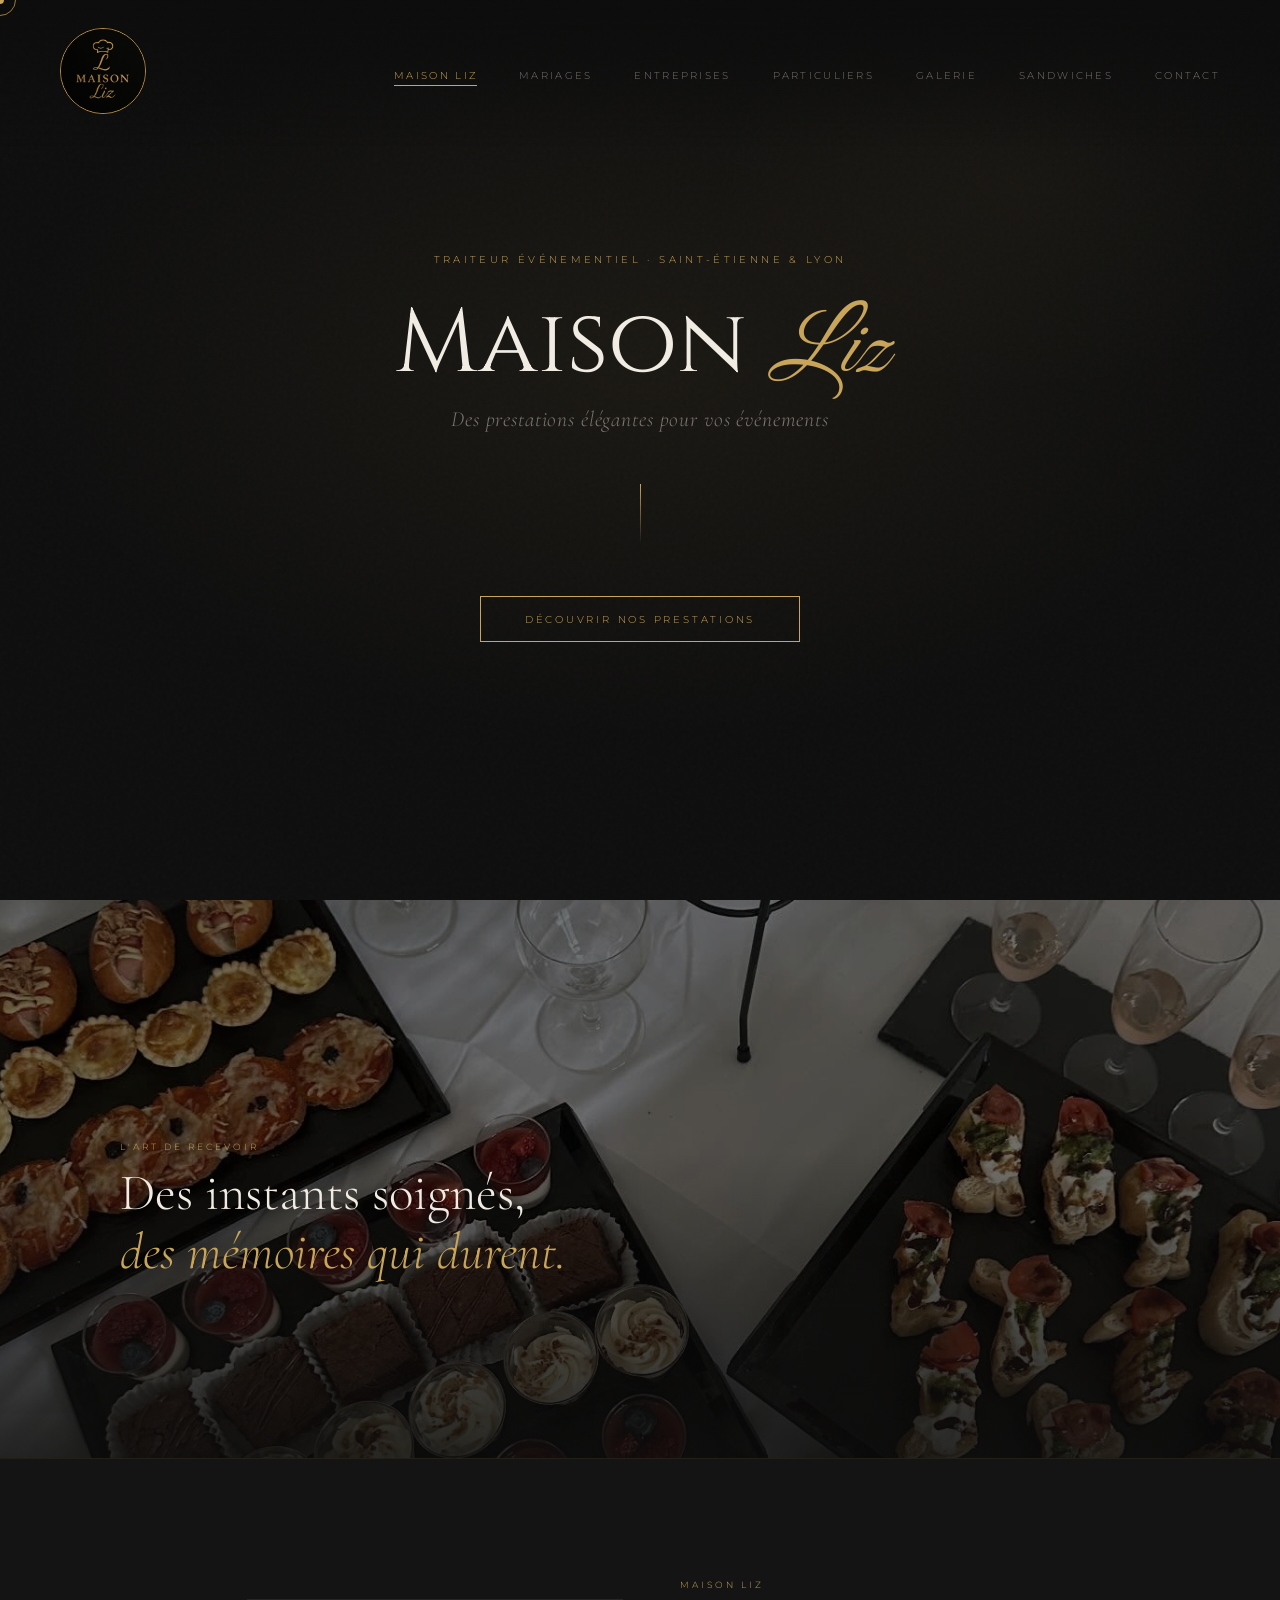
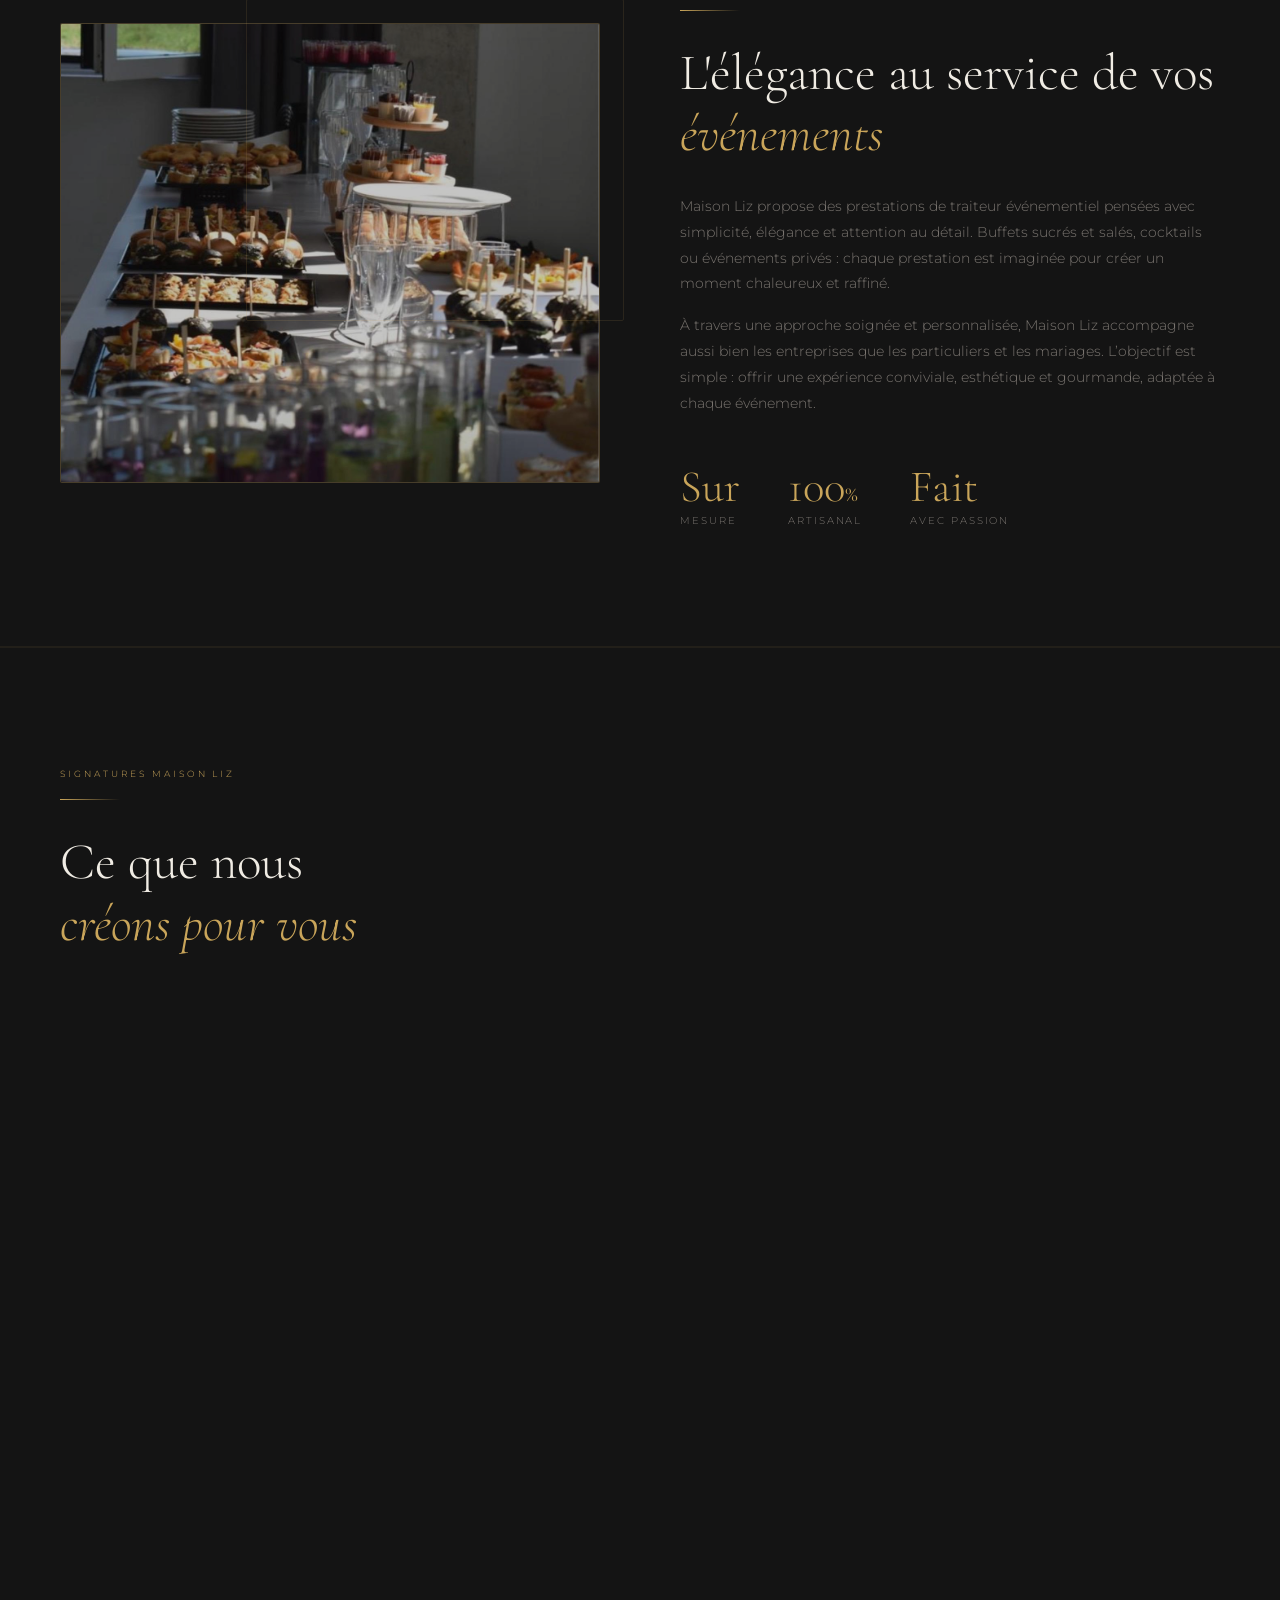
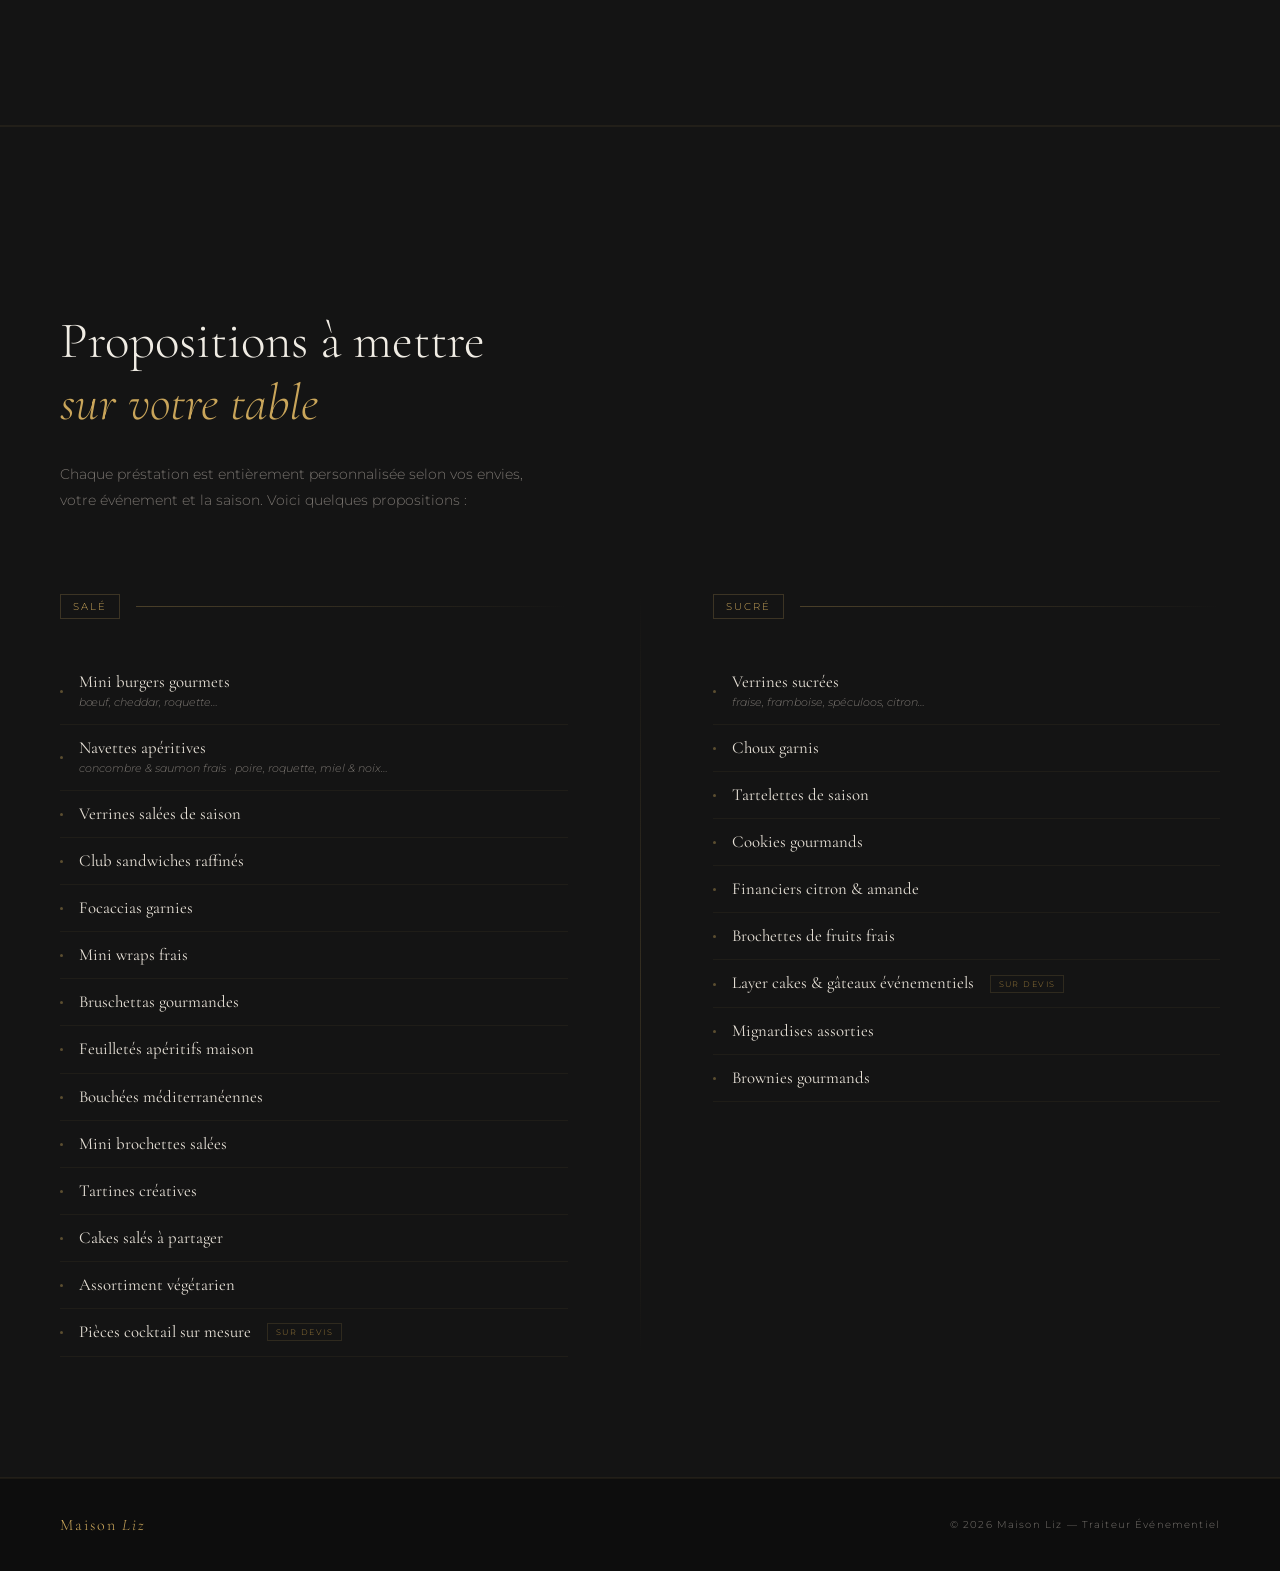
==== index.html @ 4d88ab16 "Add files via upload" ====
<!DOCTYPE html>
<html lang="fr">
<head>
  <meta charset="UTF-8" />
  <meta name="viewport" content="width=device-width, initial-scale=1.0" />
  <title>Maison Liz – Traiteur Événementiel</title>
  <link rel="preconnect" href="https://fonts.googleapis.com" />
  <link rel="preconnect" href="https://fonts.gstatic.com" crossorigin />
  <link href="https://fonts.googleapis.com/css2?family=Cormorant+Garamond:ital,wght@0,300;0,400;0,500;0,600;1,300;1,400&family=Montserrat:wght@200;300;400;500&display=swap" rel="stylesheet" />
  <link href="https://fonts.googleapis.com/css2?family=Cinzel:wght@400..900&family=Great+Vibes&display=swap" rel="stylesheet">
  <link rel="stylesheet" href="./styles.css">
  <link rel="icon" type="image/png" href="./assets/favicon.png">
  <meta name="description" content="Maison Liz, traiteur événementiel élégant spécialisé dans les buffets sucrés et salés pour mariages, entreprises et événements privés.">
  <meta property="og:image" content="./assets/img4.jpg">
</head>
<body>

  <div class="cursor" id="cursor"></div>
  <div class="cursor-ring" id="cursor-ring"></div>

  <!-- NAV -->
  <nav id="navbar">
    <a class="nav-logo" href="./index.html">
      <img src="./assets/logo.jpg" alt="Logo de Maison Liz">
    </a>
    <ul class="nav-links">
      <li><a class="active" href="./index.html">Maison Liz</a></li>
      <li><a href="./mariages.html">Mariages</a></li>
      <li><a href="./entreprises.html">Entreprises</a></li>
      <li><a href="./particuliers.html">Particuliers</a></li>
      <li><a href="./galerie.html">Galerie</a></li>
      <li><a href="./sandwich.html">Sandwiches</a></li>
      <li><a href="./contact.html">Contact</a></li>
    </ul>
    <button class="hamburger" id="hamburger" aria-label="Menu">
      <span></span><span></span><span></span>
    </button>
  </nav>

  <!-- MOBILE MENU -->
  <div class="mobile-menu" id="mobile-menu">
    <a class="active" onclick="closeMobile()" href="./index.html">Maison Liz</a>
    <a onclick="closeMobile()" href="./mariages.html">Mariages</a>
    <a onclick="closeMobile()" href="./entreprises.html">Entreprises</a>
    <a onclick="closeMobile()" href="./particuliers.html">Particuliers</a>
    <a onclick="closeMobile()" href="./galerie.html">Galerie</a>
    <a onclick="closeMobile()" href="./sandwich.html">Sandwiches</a>
    <a onclick="closeMobile()" href="./contact.html">Contact</a>

  </div>

  <!-- HERO -->
  <section id="hero">
    <div class="hero-bg"></div>
    <div class="hero-grain"></div>
    <div class="hero-line"></div>
    <div class="hero-line"></div>
    <div class="hero-content">
      <p class="hero-eyebrow">Traiteur Événementiel · Saint-Étienne & Lyon</p>
      <h1 class="hero-title">Maison <span>Liz</span></h1>
      <p class="hero-sub">Des prestations élégantes pour vos événements</p>
      <div class="hero-divider"></div>
      <a href="#signatures" class="btn-gold">Découvrir nos prestations</a>
    </div>
  </section>

  <!-- IMAGE STRIP -->
  <section id="image-strip">
    <div class="image-strip-photo"></div>
    <div class="image-strip-overlay"></div>
    <div class="image-strip-caption reveal">
      <span class="strip-eyebrow">L'art de recevoir</span>
      <p class="strip-title">Des instants soignés,<br><em>des mémoires qui durent.</em></p>
    </div>
  </section>

  <!-- ABOUT -->
  <section id="about">
    <div class="about-visual reveal">
      <div class="about-frame about-frame-1">
        <div class="about-logo-display"></div>
      </div>
      <div class="about-frame about-frame-2"></div>
    </div>
    <div class="about-text">
      <span class="section-label reveal">Maison Liz</span>
      <div class="gold-rule reveal reveal-delay-1"></div>
      <h2 class="section-title reveal reveal-delay-1">L'élégance au service de vos<br><em>événements</em></h2>
      <p class="section-body reveal reveal-delay-2">
        Maison Liz propose des prestations de traiteur événementiel pensées avec simplicité, élégance et attention au détail. Buffets sucrés et salés, cocktails ou événements privés : chaque prestation est imaginée pour créer un moment chaleureux et raffiné.
      </p>
      <p class="section-body reveal reveal-delay-2" style="margin-top:16px;">
        À travers une approche soignée et personnalisée, Maison Liz accompagne aussi bien les entreprises que les particuliers et les mariages. L’objectif est simple : offrir une expérience conviviale, esthétique et gourmande, adaptée à chaque événement.
      </p>
      <div class="about-stat">
        <div class="reveal reveal-delay-3">
          <span class="stat-num">Sur</span>
          <span class="stat-label">Mesure</span>
        </div>
        <div class="reveal reveal-delay-3">
          <span class="stat-num">100<span style="font-size:1.4rem">%</span></span>
          <span class="stat-label">Artisanal</span>
        </div>
        <div class="reveal reveal-delay-4">
          <span class="stat-num">Fait</span>
          <span class="stat-label">Avec passion</span>
        </div>
      </div>
    </div>
  </section>

  <!-- SIGNATURES MAISON LIZ -->
  <section id="signatures">
    <div class="signatures-header">
      <span class="section-label reveal">Signatures Maison Liz</span>
      <div class="gold-rule reveal reveal-delay-1"></div>
      <h2 class="section-title reveal reveal-delay-1">Ce que nous<br><em>créons pour vous</em></h2>
    </div>
    <div class="signatures-grid">

      <div class="sig-card reveal">
        <div class="sig-card-photo sig-photo-1"></div>
        <div class="sig-card-overlay"></div>
        <div class="sig-card-body">
          <span class="sig-card-num">01</span>
          <span class="sig-card-label">Cérémonie &amp; réception</span>
          <h3 class="sig-card-title">Mariages</h3>
          <p class="sig-card-desc">
            Votre jour le plus précieux mérite des saveurs à la hauteur de l'émotion. 
          Nous orchestrons chaque détail pour que votre table soit aussi belle que votre histoire.
          </p>
          <a href="./mariages.html" class="sig-card-link">Explorer</a>
        </div>
      </div>

      <div class="sig-card reveal reveal-delay-1">
        <div class="sig-card-photo sig-photo-2"></div>
        <div class="sig-card-overlay"></div>
        <div class="sig-card-body">
          <span class="sig-card-num">02</span>
          <span class="sig-card-label">Séminaires &amp; cocktails</span>
          <h3 class="sig-card-title">Entreprises</h3>
          <p class="sig-card-desc">
            Séminaires, lancements de produits, cocktails d'affaires, team buildings — 
          Maison Liz accompagne les entreprises qui veulent marquer les esprits. 
          Une restauration irréprochable au service de votre image de marque.</p>
          <a href="./entreprises.html" class="sig-card-link">Explorer</a>
        </div>
      </div>

      <div class="sig-card reveal reveal-delay-2">
        <div class="sig-card-photo sig-photo-3"></div>
        <div class="sig-card-overlay"></div>
        <div class="sig-card-body">
          <span class="sig-card-num">03</span>
          <span class="sig-card-label">Moments privés</span>
          <h3 class="sig-card-title">Particuliers</h3>
          <p class="sig-card-desc">
            Anniversaires, baptêmes, fêtes de famille, dîners privés — que l'événement 
          soit intime ou festif, nous créons pour vous un buffet personnalisé qui 
          reflète votre style et ravit vos convives.
          </p>
          <a href="./particuliers.html" class="sig-card-link">Explorer</a>
        </div>
      </div>

    </div>
  </section>

  <!-- CRÉATIONS MAISON LIZ -->
  <section id="creations">
    <div class="creations-header">
      <span class="section-label reveal">Créations Maison Liz</span>
      <div class="gold-rule reveal reveal-delay-1"></div>
      <h2 class="section-title reveal reveal-delay-1">
        Propositions à mettre<br><em>sur votre table</em>
      </h2>
      <p class="section-body reveal reveal-delay-2" style="max-width:480px; margin-top:16px;">
        Chaque préstation est entièrement personnalisée selon vos envies, votre événement et la saison. Voici quelques propositions :
      </p>
    </div>

    <div class="creations-cols">

      <!-- ── SALÉ ── -->
      <div class="creations-col reveal">
        <div class="creations-col-label">
          <span class="creations-col-icon">Salé</span>
          <div class="creations-col-label-rule"></div>
        </div>
        <ul class="creations-list">
          <li class="creations-item">
            <div class="creations-item-inner">
              <span class="creations-item-name">Mini burgers gourmets</span>
              <span class="creations-item-detail">bœuf, cheddar, roquette…</span>
            </div>
          </li>
          <li class="creations-item">
            <div class="creations-item-inner">
              <span class="creations-item-name">Navettes apéritives</span>
              <span class="creations-item-detail">concombre & saumon frais · poire, roquette, miel & noix…</span>
            </div>
          </li>
          <li class="creations-item">
            <div class="creations-item-inner">
              <span class="creations-item-name">Verrines salées de saison</span>
            </div>
          </li>
          <li class="creations-item">
            <div class="creations-item-inner">
              <span class="creations-item-name">Club sandwiches raffinés</span>
            </div>
          </li>
          <li class="creations-item">
            <div class="creations-item-inner">
              <span class="creations-item-name">Focaccias garnies</span>
            </div>
          </li>
          <li class="creations-item">
            <div class="creations-item-inner">
              <span class="creations-item-name">Mini wraps frais</span>
            </div>
          </li>
          <li class="creations-item">
            <div class="creations-item-inner">
              <span class="creations-item-name">Bruschettas gourmandes</span>
            </div>
          </li>
          <li class="creations-item">
            <div class="creations-item-inner">
              <span class="creations-item-name">Feuilletés apéritifs maison</span>
            </div>
          </li>
          <li class="creations-item">
            <div class="creations-item-inner">
              <span class="creations-item-name">Bouchées méditerranéennes</span>
            </div>
          </li>
          <li class="creations-item">
            <div class="creations-item-inner">
              <span class="creations-item-name">Mini brochettes salées</span>
            </div>
          </li>
          <li class="creations-item">
            <div class="creations-item-inner">
              <span class="creations-item-name">Tartines créatives</span>
            </div>
          </li>
          <li class="creations-item">
            <div class="creations-item-inner">
              <span class="creations-item-name">Cakes salés à partager</span>
            </div>
          </li>
          <li class="creations-item">
            <div class="creations-item-inner">
              <span class="creations-item-name">Assortiment végétarien</span>
            </div>
          </li>
          <li class="creations-item">
            <div class="creations-item-inner">
              <span class="creations-item-name">Pièces cocktail sur mesure</span>
            </div>
            <span class="creations-item-badge">Sur devis</span>
          </li>
        </ul>
      </div>

      <div class="creations-divider"></div>

      <!-- ── SUCRÉ ── -->
      <div class="creations-col reveal reveal-delay-1">
        <div class="creations-col-label">
          <span class="creations-col-icon">Sucré</span>
          <div class="creations-col-label-rule"></div>
        </div>
        <ul class="creations-list">
          <li class="creations-item">
            <div class="creations-item-inner">
              <span class="creations-item-name">Verrines sucrées</span>
              <span class="creations-item-detail">fraise, framboise, spéculoos, citron…</span>
            </div>
          </li>
          <li class="creations-item">
            <div class="creations-item-inner">
              <span class="creations-item-name">Choux garnis</span>
            </div>
          </li>
          <li class="creations-item">
            <div class="creations-item-inner">
              <span class="creations-item-name">Tartelettes de saison</span>
            </div>
          </li>
          <li class="creations-item">
            <div class="creations-item-inner">
              <span class="creations-item-name">Cookies gourmands</span>
            </div>
          </li>
          <li class="creations-item">
            <div class="creations-item-inner">
              <span class="creations-item-name">Financiers citron & amande</span>
            </div>
          </li>
          <li class="creations-item">
            <div class="creations-item-inner">
              <span class="creations-item-name">Brochettes de fruits frais</span>
            </div>
          </li>
          <li class="creations-item">
            <div class="creations-item-inner">
              <span class="creations-item-name">Layer cakes & gâteaux événementiels</span>
            </div>
            <span class="creations-item-badge">Sur devis</span>
          </li>
          <li class="creations-item">
            <div class="creations-item-inner">
              <span class="creations-item-name">Mignardises assorties</span>
            </div>
          </li>
          <li class="creations-item">
            <div class="creations-item-inner">
              <span class="creations-item-name">Brownies gourmands</span>
            </div>
          </li>
        </ul>
      </div>

    </div>
  </section>

  <!-- FOOTER -->
  <footer>
    <span class="footer-logo">Maison <em style="font-style:italic">Liz</em></span>
    <span class="footer-copy">© 2026 Maison Liz — Traiteur Événementiel</span>
  </footer>
  <script>
    const cursor = document.getElementById('cursor');
    const ring   = document.getElementById('cursor-ring');
    let mx = 0, my = 0, rx = 0, ry = 0;
    document.addEventListener('mousemove', e => { mx = e.clientX; my = e.clientY; });
    function animCursor() {
      cursor.style.left = mx + 'px'; cursor.style.top = my + 'px';
      rx += (mx - rx) * .12; ry += (my - ry) * .12;
      ring.style.left = rx + 'px'; ring.style.top = ry + 'px';
      requestAnimationFrame(animCursor);
    }
    animCursor();

    // Navbar scroll
    const navbar = document.getElementById('navbar');
    window.addEventListener('scroll', () => {
      navbar.classList.toggle('scrolled', window.scrollY > 60);
    });

    // Reveal on scroll
    const reveals = document.querySelectorAll('.reveal');
    const io = new IntersectionObserver((entries) => {
      entries.forEach(e => { if (e.isIntersecting) { e.target.classList.add('visible'); io.unobserve(e.target); } });
    }, { threshold: .12 });
    reveals.forEach(el => io.observe(el));

    // Mobile menu
    const hamburger = document.getElementById('hamburger');
    const mobileMenu = document.getElementById('mobile-menu');
    hamburger.addEventListener('click', () => mobileMenu.classList.toggle('open'));
    function closeMobile() { mobileMenu.classList.remove('open'); }
  </script>
</body>
</html>

<!-- Site Created By Roly Morvern (rmorvern@gmail.com) -->
---- styles.css ----
*, *::before, *::after { box-sizing: border-box; margin: 0; padding: 0; }

:root {
  --gold:       #c9a55a;
  --gold-light: #e8c97a;
  --gold-dim:   #9a7a3a;
  --dark:       #0d0d0d;
  --dark-2:     #141414;
  --dark-3:     #1a1a1a;
  --dark-4:     #222;
  --text:       #d4cfc8;
  --text-muted: #7a7570;
  --serif:      'Cormorant Garamond', Georgia, serif;
  --sans:       'Montserrat', sans-serif;
}

html { scroll-behavior: smooth; scroll-padding-top: calc(5.4rem + 28px) }

body {
  background: var(--dark);
  color: var(--text);
  font-family: var(--sans);
  font-weight: 300;
  overflow-x: hidden;
  cursor: none;
}

/* ─── CUSTOM CURSOR ─── */
.cursor {
  width: 8px; height: 8px;
  background: var(--gold);
  border-radius: 50%;
  position: fixed; top: 0; left: 0;
  pointer-events: none; z-index: 9999;
  transform: translate(-50%, -50%);
  transition: transform .15s ease, background .2s;
}
.cursor-ring {
  width: 32px; height: 32px;
  border: 1px solid var(--gold-dim);
  border-radius: 50%;
  position: fixed; top: 0; left: 0;
  pointer-events: none; z-index: 9998;
  transform: translate(-50%, -50%);
  transition: transform .4s ease, width .3s, height .3s, border-color .3s;
}
body:has(a:hover) .cursor-ring,
body:has(button:hover) .cursor-ring { width: 48px; height: 48px; border-color: var(--gold); }

/* ─── SCROLLBAR ─── */
::-webkit-scrollbar { width: 4px; }
::-webkit-scrollbar-track { background: var(--dark); }
::-webkit-scrollbar-thumb { background: var(--gold-dim); border-radius: 2px; }

/* ─── NAV ─── */
nav {
  position: fixed; top: 0; left: 0; right: 0;
  z-index: 100;
  padding: 28px 60px;
  display: flex; align-items: center; justify-content: space-between;
  background: linear-gradient(to bottom, rgba(13,13,13,.95) 0%, transparent 100%);
  transition: padding .4s, background .4s;
}
nav.scrolled {
  padding: 18px 60px;
  background: rgba(13,13,13,.97);
  border-bottom: 1px solid rgba(201,165,90,.12);
}
.nav-logo img {
  height: 5.4rem;
  border-radius: 50%;
  border: 1px solid #b88d46;
}
.nav-links { display: flex; gap: 42px; list-style: none; }
.nav-links a {
  font-size: .65rem;
  letter-spacing: .22em;
  text-transform: uppercase;
  color: var(--text-muted);
  text-decoration: none;
  transition: color .3s;
  position: relative;
}
.nav-links a::after {
  content: '';
  position: absolute; bottom: -4px; left: 0;
  width: 0; height: 1px;
  background: var(--gold);
  transition: width .3s ease;
}
.nav-links a:hover,
.mobile-menu a:hover,
.active { color: var(--gold) !important; }
.nav-links a:hover::after,
.active::after { width: 100% !important; }


/* ─── HERO ─── */
#hero {
  height: 100vh; min-height: 700px;
  display: flex; align-items: center; justify-content: center;
  position: relative; overflow: hidden;
  background: var(--dark);
}
.hero-bg {
  position: absolute; inset: 0;
  background:
    radial-gradient(ellipse 70% 60% at 50% 40%, rgba(201,165,90,.07) 0%, transparent 70%),
    radial-gradient(ellipse 40% 40% at 80% 20%, rgba(201,165,90,.04) 0%, transparent 60%);
}
.hero-grain {
  position: absolute; inset: 0;
  background-image: url("data:image/svg+xml,%3Csvg viewBox='0 0 256 256' xmlns='http://www.w3.org/2000/svg'%3E%3Cfilter id='n'%3E%3CfeTurbulence type='fractalNoise' baseFrequency='0.9' numOctaves='4' stitchTiles='stitch'/%3E%3C/filter%3E%3Crect width='100%25' height='100%25' filter='url(%23n)' opacity='0.04'/%3E%3C/svg%3E");
  opacity: .6;
  pointer-events: none;
}
.hero-line {
  position: absolute;
  background: linear-gradient(to right, transparent, var(--gold-dim), transparent);
  height: 1px; opacity: .25;
}
.hero-line:nth-child(1) { top: 22%; left: 5%; width: 25%; }
.hero-line:nth-child(2) { bottom: 28%; right: 5%; width: 20%; }
.hero-content {
  text-align: center; position: relative; z-index: 2;
  max-width: 800px; padding: 0 24px;
}
.hero-eyebrow {
  font-size: .6rem;
  letter-spacing: .35em;
  text-transform: uppercase;
  color: var(--gold);
  margin-bottom: 32px;
  opacity: 0;
  animation: fadeUp .9s .2s forwards;
}
.hero-title {
  font-family: "Cinzel", serif;
  font-size: clamp(3rem, 7vw, 6.5rem);
  font-weight: 300;
  line-height: 1.05;
  color: #f0ece4;
  margin-bottom: 8px;
  opacity: 0;
  animation: fadeUp 1s .4s forwards;
}
.hero-title span {
  color: var(--gold);
  font-style: italic;
  font-family: "Great Vibes", cursive;
}
.hero-sub {
  font-family: var(--serif);
  font-size: clamp(1rem, 2vw, 1.35rem);
  font-weight: 300;
  font-style: italic;
  color: var(--text-muted);
  margin-bottom: 52px;
  letter-spacing: .04em;
  opacity: 0;
  animation: fadeUp 1s .6s forwards;
}
.hero-divider {
  width: 1px; height: 60px;
  background: linear-gradient(to bottom, var(--gold), transparent);
  margin: 0 auto 52px;
  opacity: 0;
  animation: fadeIn 1s .8s forwards;
}

/* ─── BUTTONS ─── */
.btn-gold {
  display: inline-block;
  padding: 16px 44px;
  border: 1px solid var(--gold);
  color: var(--gold);
  font-family: var(--sans);
  font-size: .62rem;
  letter-spacing: .28em;
  text-transform: uppercase;
  text-decoration: none;
  background: transparent;
  cursor: none;
  position: relative;
  overflow: hidden;
  transition: color .4s;
  opacity: 0;
  animation: fadeUp 1s 1s forwards;
}
.btn-gold::before {
  content: '';
  position: absolute; inset: 0;
  background: var(--gold);
  transform: scaleX(0);
  transform-origin: left;
  transition: transform .4s ease;
  z-index: -1;
}
.btn-gold:hover { color: var(--dark); }
.btn-gold:hover::before { transform: scaleX(1); }

/* ─── SECTION BASE ─── */
section { padding: 120px 60px; }
.section-label {
  font-size: .58rem;
  letter-spacing: .32em;
  text-transform: uppercase;
  color: var(--gold);
  margin-bottom: 20px;
  display: block;
}
.section-title {
  font-family: var(--serif);
  font-size: clamp(2rem, 4vw, 3.2rem);
  font-weight: 300;
  color: #f0ece4;
  line-height: 1.2;
  margin-bottom: 28px;
}
.section-title em { color: var(--gold); font-style: italic; }
.section-body {
  font-size: .85rem;
  line-height: 1.9;
  color: var(--text-muted);
  max-width: 540px;
}
.gold-rule {
  width: 60px; height: 1px;
  background: linear-gradient(to right, var(--gold), transparent);
  margin-bottom: 32px;
}

/* ─── ABOUT ─── */
#about {
  display: grid; grid-template-columns: 1fr 1fr;
  gap: 80px; align-items: center;
  background: var(--dark-2);
  border-top: 1px solid rgba(201,165,90,.08);
  border-bottom: 1px solid rgba(201,165,90,.08);
}
.about-visual {
  position: relative;
  height: 460px;
}
.about-frame {
  position: absolute;
  border: 1px solid rgba(201,165,90,.25);
  border-radius: 2px;
}
.about-frame-1 {
  inset: 0;
  background: var(--dark-3);
  display: flex; align-items: center; justify-content: center;
  overflow: hidden;
}
.about-frame-2 {
  width: 70%; height: 70%;
  top: -24px; right: -24px;
  border-color: rgba(201,165,90,.12);
  pointer-events: none;
}
.about-logo-display {
  opacity: .75;
  filter: drop-shadow(0 0 40px rgba(201,165,90,.2));
  width: 100%; height: 100%;
  object-fit: cover;
  background: url("./assets/buffet.jpg") bottom 10% left / cover no-repeat;
}
.about-stat {
  margin-top: 48px;
  display: flex; gap: 48px;
}
.stat-num {
  font-family: var(--serif);
  font-size: 2.8rem;
  font-weight: 300;
  color: var(--gold);
  line-height: 1;
  display: block;
}
.stat-label {
  font-size: .6rem;
  letter-spacing: .2em;
  text-transform: uppercase;
  color: var(--text-muted);
  margin-top: 6px;
  display: block;
}

/* ─── IMAGE STRIP (homepage) ─── */
#image-strip {
  position: relative;
  height: 62vh; min-height: 420px;
  overflow: hidden;
  display: flex; align-items: flex-end;
}
.image-strip-photo {
  position: absolute; inset: 0;
  background: url('./assets/img4.jpg') center / cover no-repeat;
  transform: scale(1.05);
  filter: brightness(.55) saturate(.8);
  transition: transform 10s ease, filter .6s;
}
#image-strip:hover .image-strip-photo {
  transform: scale(1); filter: brightness(.65) saturate(.9);
}
.image-strip-overlay {
  position: absolute; inset: 0;
  background: linear-gradient(to top, rgba(13,13,13,.75) 0%, transparent 55%);
}
.image-strip-caption {
  position: relative; z-index: 2;
  padding: 56px 60px;
}
.image-strip-caption .strip-eyebrow {
  display: block;
  font-size: .58rem; letter-spacing: .32em; text-transform: uppercase;
  color: var(--gold); margin-bottom: 12px;
}
.image-strip-caption .strip-title {
  font-family: var(--serif);
  font-size: clamp(1.8rem, 4vw, 3.2rem);
  font-weight: 300; color: #f0ece4; line-height: 1.15;
}
.image-strip-caption .strip-title em { font-style: italic; color: var(--gold); }

/* ─── SIGNATURES ─── */
#signatures {
  background: var(--dark-2);
  border-top: 1px solid rgba(201,165,90,.08);
  border-bottom: 1px solid rgba(201,165,90,.08);
}
.signatures-header { margin-bottom: 72px; }
.signatures-grid {
  display: grid;
  grid-template-columns: repeat(3, 1fr);
  gap: 2px;
}
.sig-card {
  position: relative;
  aspect-ratio: 2 / 3;
  overflow: hidden;
  cursor: none;
}
.sig-card-photo {
  position: absolute; inset: 0;
  background-size: cover !important;
  background-position: center !important;
  filter: brightness(.5) saturate(.75);
  transform: scale(1.04);
  transition: transform .85s cubic-bezier(.25,.46,.45,.94), filter .6s;
}
.sig-card:hover .sig-card-photo {
  transform: scale(1); filter: brightness(.65) saturate(.9);
}
.sig-card-overlay {
  position: absolute; inset: 0;
  background: linear-gradient(to top, rgba(13,13,13,.82) 0%, rgba(13,13,13,.1) 55%, transparent 100%);
  transition: background .5s;
}
.sig-card:hover .sig-card-overlay {
  background: linear-gradient(to top, rgba(13,13,13,.88) 0%, rgba(13,13,13,.2) 55%, transparent 100%);
}
.sig-card-body {
  position: absolute; bottom: 0; left: 0; right: 0;
  padding: 36px 32px;
}
.sig-card-num {
  font-family: var(--serif);
  font-size: 4rem; font-weight: 300; line-height: 1;
  color: rgba(201,165,90,.12);
  display: block; margin-bottom: 2px;
  transition: color .4s;
}
.sig-card:hover .sig-card-num { color: rgba(201,165,90,.2); }
.sig-card-label {
  display: block; font-size: .55rem;
  letter-spacing: .3em; text-transform: uppercase;
  color: var(--gold); margin-bottom: 10px;
}
.sig-card-title {
  font-family: var(--serif);
  font-size: 1.65rem; font-weight: 400;
  color: #f0ece4; line-height: 1.15; margin-bottom: 14px;
}
.sig-card-desc {
  font-size: .75rem; font-weight: 300; line-height: 1.75;
  color: rgba(212,207,200,.5);
  max-height: 0; overflow: hidden;
  transition: max-height .55s ease, opacity .45s ease;
  opacity: 0;
}
.sig-card:hover .sig-card-desc { max-height: 90px; opacity: 1; }
.sig-card-link {
  display: inline-flex; align-items: center; gap: 8px;
  font-size: .58rem; letter-spacing: .2em; text-transform: uppercase;
  color: var(--gold); text-decoration: none;
  margin-top: 18px;
  opacity: 0; transform: translateY(6px);
  transition: opacity .4s .05s, transform .4s .05s, gap .3s;
}
.sig-card-link::after { content: '→'; }
.sig-card:hover .sig-card-link { opacity: 1; transform: translateY(0); }
.sig-card-link:hover { gap: 14px; }
.sig-photo-1 { background: url('./assets/mariages.jpg'); }
.sig-photo-2 { background: url('./assets/entreprises.jpg'); background-position: bottom !important; }
.sig-photo-3 { background: url('./assets/particuliers.jpg'); }

#creations {
  background: var(--dark-2);
  border-top: 1px solid rgba(201,165,90,.08);
  border-bottom: 1px solid rgba(201,165,90,.08);
}
.creations-header { margin-bottom: 80px; }

.creations-cols {
  display: grid;
  grid-template-columns: 1fr 1px 1fr;
  gap: 0 72px;
  align-items: start;
}
.creations-divider {
  background: linear-gradient(to bottom, transparent, rgba(201,165,90,.18), transparent);
  align-self: stretch;
}

.creations-col-label {
  display: flex; align-items: center; gap: 16px;
  margin-bottom: 40px;
}
.creations-col-label-text {
  font-family: 'Cormorant Garamond', serif;
  font-size: 1.5rem; font-weight: 300; color: #f0ece4;
  letter-spacing: .04em;
}
.creations-col-label-rule {
  flex: 1; height: 1px;
  background: linear-gradient(to right, rgba(201,165,90,.3), transparent);
}
.creations-col-icon {
  font-size: .65rem; letter-spacing: .2em; text-transform: uppercase;
  color: var(--gold); border: 1px solid rgba(201,165,90,.22);
  padding: 5px 12px; flex-shrink: 0;
}

.creations-list {
  list-style: none;
  display: flex; flex-direction: column;
}
.creations-item {
  display: flex; align-items: baseline; gap: 0;
  padding: 13px 0;
  border-bottom: 1px solid rgba(201,165,90,.06);
  transition: border-color .3s;
  position: relative;
}
.creations-item:hover { border-bottom-color: rgba(201,165,90,.15); }
.creations-item::before {
  content: '';
  flex-shrink: 0;
  width: 3px; height: 3px; border-radius: 50%;
  background: var(--gold); opacity: .4;
  margin-right: 16px; margin-top: 1px;
  transition: opacity .3s;
  align-self: center;
}
.creations-item:hover::before { opacity: 1; }
.creations-item-inner { display: flex; flex-direction: column; gap: 2px; }
.creations-item-name {
  font-family: 'Cormorant Garamond', serif;
  font-size: 1.05rem; font-weight: 400; color: #e8e2d8;
  transition: color .3s; line-height: 1.2;
}
.creations-item:hover .creations-item-name { color: var(--gold); }
.creations-item-detail {
  font-size: .7rem; font-weight: 300; line-height: 1.5;
  color: var(--text-muted); font-style: italic;
}
.creations-item-badge {
  margin-left: auto; flex-shrink: 0;
  font-size: .5rem; letter-spacing: .18em; text-transform: uppercase;
  color: var(--gold-dim); border: 1px solid rgba(201,165,90,.15);
  padding: 3px 8px; align-self: center; margin-left: 16px;
}

/* ─── PAGE HEADERS (sub-pages) ─── */
#page-header-mariages { padding: 160px 60px 80px; }
#page-header-entreprises {
  padding: 160px 60px 80px;
  border-bottom: 1px solid rgba(201,165,90,.07);
}
#page-header-part {
  padding: 160px 60px 80px;
  border-bottom: 1px solid rgba(201,165,90,.07);
}
.ph-body {
  margin-top: 20px;
  font-size: .85rem; font-weight: 300; line-height: 1.95;
  color: var(--text-muted); max-width: 520px;
}

/* ─── IMAGE STRIPS (entreprises & particuliers) ─── */
#image-strip-ent,
#image-strip-part {
  position: relative;
  height: 58vh; min-height: 380px;
  overflow: hidden; display: flex; align-items: flex-end;
}
.ent-strip-photo {
  position: absolute; inset: 0;
  background: url('./assets/img36.jpg') center / cover no-repeat;
  filter: brightness(.45) saturate(.75);
  transform: scale(1.05);
  transition: transform 10s ease, filter .6s;
}
#image-strip-ent:hover .ent-strip-photo {
  transform: scale(1); filter: brightness(.58) saturate(.85);
}
.ent-strip-overlay,
.part-strip-overlay {
  position: absolute; inset: 0;
  background: linear-gradient(to top, rgba(13,13,13,.8) 0%, transparent 55%);
}
.ent-strip-caption,
.part-strip-caption {
  position: relative; z-index: 2; padding: 52px 60px;
}
.ent-strip-eyebrow,
.part-strip-eyebrow {
  display: block; font-size: .58rem; letter-spacing: .32em;
  text-transform: uppercase; color: var(--gold); margin-bottom: 10px;
}
.ent-strip-title,
.part-strip-title {
  font-family: var(--serif);
  font-size: clamp(1.6rem, 3.5vw, 2.8rem); font-weight: 300;
  color: #f0ece4; line-height: 1.15;
}
.ent-strip-title em,
.part-strip-title em { font-style: italic; color: var(--gold); }

.part-strip-photo {
  position: absolute; inset: 0;
  background: url('./assets/img37.jpg') center / cover no-repeat;
  filter: brightness(.45) saturate(.8);
  transform: scale(1.05);
  transition: transform 10s ease, filter .6s;
}
#image-strip-part:hover .part-strip-photo {
  transform: scale(1); filter: brightness(.6) saturate(.9);
}

/* ─── PRESTATIONS CORPORATE (entreprises) ─── */
#prestations-ent {
  background: var(--dark-2);
  border-top: 1px solid rgba(201,165,90,.08);
  border-bottom: 1px solid rgba(201,165,90,.08);
}
.pe-header { margin-bottom: 80px; }
.pe-grid {
  display: grid;
  grid-template-columns: repeat(2, 1fr);
  gap: 2px;
}
.pe-card {
  background: var(--dark-3);
  padding: 52px 48px;
  position: relative; overflow: hidden;
  transition: background .4s;
}
.pe-card::after {
  content: '';
  position: absolute; bottom: 0; left: 0; right: 0; height: 1px;
  background: linear-gradient(to right, transparent, var(--gold), transparent);
  transform: scaleX(0); transform-origin: center;
  transition: transform .6s ease;
}
.pe-card:hover { background: var(--dark-4); }
.pe-card:hover::after { transform: scaleX(1); }
.pe-card-icon {
  font-size: .6rem; letter-spacing: .28em; text-transform: uppercase;
  color: var(--gold-dim); display: block; margin-bottom: 20px;
}
.pe-card-title {
  font-family: var(--serif);
  font-size: 1.55rem; font-weight: 400;
  color: #f0ece4; margin-bottom: 14px;
}
.pe-card-desc {
  font-size: .8rem; font-weight: 300; line-height: 1.9;
  color: var(--text-muted);
}
.pe-card-tag {
  display: inline-block; margin-top: 24px;
  font-size: .55rem; letter-spacing: .22em; text-transform: uppercase;
  color: var(--gold-dim); border: 1px solid rgba(201,165,90,.18);
  padding: 6px 16px;
}

/* ─── ENGAGEMENTS (entreprises) ─── */
#engagements-ent {
  display: grid; grid-template-columns: 1fr 1fr;
  min-height: 62vh; align-items: stretch;
}
.eng-image {
  position: relative; overflow: hidden;
}
.eng-image-photo {
  position: absolute; inset: 0;
  background: url('./assets/mains.jpg') left bottom / cover no-repeat;
  filter: brightness(.4) saturate(.7);
  transform: scale(1.05);
  transition: transform 9s ease;
}
#engagements-ent:hover .eng-image-photo { transform: scale(1); }
.eng-image-fade {
  position: absolute; inset: 0;
  background: linear-gradient(to right, transparent 55%, var(--dark) 100%);
}
.eng-text {
  padding: 100px 80px 100px 60px;
  display: flex; flex-direction: column; justify-content: center;
}
.eng-list {
  list-style: none; margin-top: 36px;
  display: flex; flex-direction: column;
}
.eng-item {
  display: flex; align-items: baseline; gap: 16px;
  padding: 24px 0;
  border-bottom: 1px solid rgba(201,165,90,.07);
}
.eng-item:last-child { border-bottom: none; }
.eng-bullet {
  flex-shrink: 0; width: 4px; height: 4px;
  border-radius: 50%; background: var(--gold); margin-top: 9px;
}
.eng-item strong {
  display: block; font-weight: 400;
  font-family: var(--serif);
  font-size: 1.1rem; color: #f0ece4; margin-bottom: 5px;
}
.eng-item span {
  font-size: .8rem; font-weight: 300; line-height: 1.8;
  color: var(--text-muted);
}

/* ─── CHIFFRES (entreprises) ─── */
#chiffres-ent {
  display: grid; grid-template-columns: repeat(4, 1fr);
  gap: 1px; background: rgba(201,165,90,.08);
  padding: 0;
}
.chiffre-block {
  background: var(--dark);
  padding: 64px 48px;
  display: flex; flex-direction: column;
  align-items: flex-start; gap: 8px;
  border-top: 1px solid rgba(201,165,90,.08);
  border-bottom: 1px solid rgba(201,165,90,.08);
  transition: background .4s;
}
.chiffre-block:hover { background: var(--dark-2); }
.chiffre-num {
  font-family: var(--serif);
  font-size: clamp(2.2rem, 4vw, 3.5rem); font-weight: 300;
  color: var(--gold); line-height: 1;
}
.chiffre-label {
  font-size: .62rem; letter-spacing: .2em; text-transform: uppercase;
  color: var(--text-muted); margin-top: 2px;
}

/* ─── IMAGE PLEINE LARGEUR (mariages) ─── */
#mariage-fullimg {
  position: relative; height: 55vh; min-height: 380px; overflow: hidden;
  display: flex; align-items: flex-end;
}
.mariage-fullimg-photo {
  position: absolute; inset: 0;
  background: url('./assets/mariages_2.jpg') center / cover no-repeat;
  filter: brightness(.5) saturate(.8);
  transform: scale(1.05);
  transition: transform 10s ease;
}
#mariage-fullimg:hover .mariage-fullimg-photo { transform: scale(1); }
.mariage-fullimg-overlay {
  position: absolute; inset: 0;
  background: linear-gradient(to top, rgba(13,13,13,.8) 0%, transparent 55%);
}
.mariage-fullimg-caption {
  position: relative; z-index: 2; padding: 52px 60px;
}
.mariage-fullimg-caption .cap-eyebrow {
  display: block; font-size: .58rem; letter-spacing: .32em;
  text-transform: uppercase; color: var(--gold); margin-bottom: 10px;
}
.mariage-fullimg-caption .cap-title {
  font-family: var(--serif);
  font-size: clamp(1.6rem, 3.5vw, 2.8rem); font-weight: 300;
  color: #f0ece4; line-height: 1.15;
}
.mariage-fullimg-caption .cap-title em { font-style: italic; color: var(--gold); }

/* ─── ACCOMPAGNEMENT (mariages) ─── */
#accompagnement {
  background: var(--dark-2);
  border-top: 1px solid rgba(201,165,90,.08);
  display: grid; grid-template-columns: 1fr 1fr;
  min-height: 70vh; align-items: stretch;
}
.acc-image {
  position: relative; overflow: hidden;
}
.acc-image-photo {
  position: absolute; inset: 0;
  background: url('./assets/accompagnement.jpg') center / cover no-repeat;
  filter: brightness(.45) saturate(.75);
  transform: scale(1.05);
  transition: transform 8s ease;
}
#accompagnement:hover .acc-image-photo { transform: scale(1); }
.acc-image-fade {
  position: absolute; inset: 0;
  background: linear-gradient(to right, transparent 60%, var(--dark-2) 100%);
}
.acc-text {
  padding: 100px 80px 100px 60px;
  display: flex; flex-direction: column; justify-content: center;
}
.acc-list {
  list-style: none; margin-top: 36px;
  display: flex; flex-direction: column; gap: 22px;
}
.acc-list li {
  display: flex; align-items: baseline; gap: 16px;
  font-size: .82rem; font-weight: 300; line-height: 1.75;
  color: var(--text-muted);
  padding-bottom: 22px;
  border-bottom: 1px solid rgba(201,165,90,.07);
}
.acc-list li:last-child { border-bottom: none; padding-bottom: 0; }
.acc-list-bullet {
  flex-shrink: 0;
  width: 4px; height: 4px; border-radius: 50%;
  background: var(--gold); margin-top: 8px;
}
.acc-list strong {
  display: block; font-weight: 400;
  font-family: var(--serif);
  font-size: 1.1rem; color: #f0ece4; margin-bottom: 4px;
}

/* ─── CITATIONS ─── */
#citation-mariage {
  padding: 110px 60px;
  text-align: center;
  position: relative; overflow: hidden;
}
#citation-mariage::before {
  content: '❧';
  position: absolute; top: -10%; left: 50%;
  transform: translateX(-50%);
  font-size: 28vw; color: rgba(201,165,90,.025);
  pointer-events: none; user-select: none; line-height: 1;
}
.citation-inner { max-width: 720px; margin: 0 auto; position: relative; }
.citation-mark {
  font-family: var(--serif);
  font-size: 6rem; line-height: .4;
  color: rgba(201,165,90,.18); display: block; margin-bottom: 20px;
}
.citation-text {
  font-family: var(--serif);
  font-size: clamp(1.4rem, 3vw, 2.1rem);
  font-weight: 300; font-style: italic;
  color: #f0ece4; line-height: 1.55;
}
.citation-text em { color: var(--gold); font-style: normal; }
.citation-author {
  display: block; margin-top: 28px;
  font-size: .6rem; letter-spacing: .28em; text-transform: uppercase;
  color: var(--text-muted);
}
.citation-rule {
  width: 32px; height: 1px;
  background: linear-gradient(to right, transparent, var(--gold), transparent);
  margin: 20px auto 0;
}

#citation-part {
  text-align: center; position: relative; overflow: hidden;
}
#citation-part::before {
  content: '❧';
  position: absolute; top: -8%; left: 50%;
  transform: translateX(-50%);
  font-size: 26vw; color: rgba(201,165,90,.025);
  pointer-events: none; user-select: none; line-height: 1;
}
.cit-inner { max-width: 680px; margin: 0 auto; position: relative; }
.cit-mark {
  font-family: var(--serif);
  font-size: 5.5rem; line-height: .35;
  color: rgba(201,165,90,.15); display: block; margin-bottom: 18px;
}
.cit-text {
  font-family: var(--serif);
  font-size: clamp(1.35rem, 2.8vw, 2rem);
  font-weight: 300; font-style: italic;
  color: #f0ece4; line-height: 1.6;
}
.cit-text em { color: var(--gold); font-style: normal; }
.cit-rule {
  width: 32px; height: 1px;
  background: linear-gradient(to right, transparent, var(--gold), transparent);
  margin: 24px auto 0;
}

/* ─── CLIENTS CIBLES (particuliers) ─── */
#clients-cibles {
  background: var(--dark-2);
  border-top: 1px solid rgba(201,165,90,.08);
  border-bottom: 1px solid rgba(201,165,90,.08);
}
.cc-header { margin-bottom: 72px; }
.cc-intro {
  font-size: .85rem; font-weight: 300; line-height: 1.9;
  color: var(--text-muted); max-width: 540px;
  margin-top: 8px;
}
.cc-grid {
  display: grid;
  grid-template-columns: repeat(3, 1fr);
  gap: 2px;
}
.cc-card {
  background: var(--dark-3);
  padding: 48px 44px;
  position: relative; overflow: hidden;
  transition: background .4s;
}
.cc-card::after {
  content: '';
  position: absolute; bottom: 0; left: 0; right: 0; height: 1px;
  background: linear-gradient(to right, transparent, var(--gold), transparent);
  transform: scaleX(0); transform-origin: center;
  transition: transform .6s ease;
}
.cc-card:hover { background: var(--dark-4); }
.cc-card:hover::after { transform: scaleX(1); }
.cc-card-icon {
  font-size: .55rem; letter-spacing: .32em;
  color: var(--gold-dim); display: block; margin-bottom: 18px;
}
.cc-card-title {
  font-family: var(--serif);
  font-size: 1.45rem; font-weight: 400;
  color: #f0ece4; display: block; margin-bottom: 12px;
  transition: color .3s;
}
.cc-card:hover .cc-card-title { color: var(--gold); }
.cc-card-desc {
  font-size: .8rem; font-weight: 300; line-height: 1.9;
  color: var(--text-muted);
}

/* ─── IMAGE PLEINE LARGEUR (particuliers) ─── */
#part-fullimg {
  position: relative; height: 52vh; min-height: 360px;
  overflow: hidden; display: flex; align-items: flex-end;
}
.part-fullimg-photo {
  position: absolute; inset: 0;
  background: url('./assets/img7.jpg') center / cover no-repeat;
  filter: brightness(.45) saturate(.75);
  transform: scale(1.05);
  transition: transform 10s ease;
}
#part-fullimg:hover .part-fullimg-photo { transform: scale(1); }
.part-fullimg-overlay {
  position: absolute; inset: 0;
  background: linear-gradient(to top, rgba(13,13,13,.78) 0%, transparent 52%);
}
.part-fullimg-caption {
  position: relative; z-index: 2; padding: 52px 60px;
}
.part-fullimg-eyebrow {
  display: block; font-size: .58rem; letter-spacing: .32em;
  text-transform: uppercase; color: var(--gold); margin-bottom: 10px;
}
.part-fullimg-title {
  font-family: var(--serif);
  font-size: clamp(1.6rem, 3.5vw, 2.8rem); font-weight: 300;
  color: #f0ece4; line-height: 1.15;
}
.part-fullimg-title em { font-style: italic; color: var(--gold); }

/* ─── COMMENT ÇA MARCHE (particuliers) ─── */
#comment-ca-marche {
  background: var(--dark-2);
  border-top: 1px solid rgba(201,165,90,.08);
  border-bottom: 1px solid rgba(201,165,90,.08);
  display: grid; grid-template-columns: 1fr 1fr;
  min-height: 60vh; align-items: stretch;
}
.ccm-text {
  padding: 100px 80px 100px 60px;
  display: flex; flex-direction: column; justify-content: center;
}
.ccm-steps {
  margin-top: 40px;
  display: flex; flex-direction: column;
}
.ccm-step {
  display: flex; gap: 24px; align-items: baseline;
  padding: 24px 0;
  border-bottom: 1px solid rgba(201,165,90,.07);
}
.ccm-step:last-child { border-bottom: none; }
.ccm-step-num {
  font-family: var(--serif);
  font-size: 1.8rem; font-weight: 300; line-height: 1;
  color: rgba(201,165,90,.3); flex-shrink: 0; width: 28px;
}
.ccm-step-title {
  font-family: var(--serif);
  font-size: 1.1rem; font-weight: 400;
  color: #f0ece4; margin-bottom: 5px;
  display: block;
}
.ccm-step-text {
  font-size: .8rem; font-weight: 300; line-height: 1.8;
  color: var(--text-muted);
}
.ccm-image {
  position: relative; overflow: hidden;
  background: var(--dark-3);
}
.ccm-image-photo {
  position: absolute; inset: 0;
  background: url('./assets/img3.jpg') center / cover no-repeat;
  filter: brightness(.4) saturate(.7);
  transform: scale(1.05);
  transition: transform 9s ease;
}
#comment-ca-marche:hover .ccm-image-photo { transform: scale(1); }
.ccm-image-fade {
  position: absolute; inset: 0;
  background: linear-gradient(to left, transparent 55%, var(--dark-2) 100%);
}

/* ─── CTA CONTACT (mariages, entreprises, particuliers) ─── */
#cta-mariage,
#cta-ent,
#cta-part {
  text-align: center;
  background: var(--dark-2);
  border-top: 1px solid rgba(201,165,90,.08);
}

.cta-m-inner { max-width: 560px; margin: 0 auto; }
.cta-m-label {
  display: block; font-size: .58rem; letter-spacing: .32em;
  text-transform: uppercase; color: var(--gold); margin-bottom: 20px;
}
.cta-m-title {
  font-family: var(--serif);
  font-size: clamp(2rem, 4vw, 3rem); font-weight: 300;
  color: #f0ece4; line-height: 1.2; margin-bottom: 20px;
}
.cta-m-title em { font-style: italic; color: var(--gold); }
.cta-m-body {
  font-size: .82rem; font-weight: 300; line-height: 1.9;
  color: var(--text-muted); margin-bottom: 52px;
}
.cta-m-actions {
  display: flex; justify-content: center; align-items: center;
  gap: 32px; flex-wrap: wrap;
}
.cta-m-divider {
  width: 1px; height: 24px; background: rgba(201,165,90,.2);
}
.cta-m-contact-item { text-align: center; }
.cta-m-contact-label {
  display: block; font-size: .52rem; letter-spacing: .28em;
  text-transform: uppercase; color: var(--gold-dim); margin-bottom: 8px;
}
.cta-m-contact-value {
  font-family: var(--serif);
  font-size: 1rem; color: var(--text);
  text-decoration: none; transition: color .3s;
}
.cta-m-contact-value:hover { color: var(--gold); }

.cta-e-inner { max-width: 580px; margin: 0 auto; }
.cta-e-title {
  font-family: var(--serif);
  font-size: clamp(2rem, 4vw, 3rem); font-weight: 300;
  color: #f0ece4; line-height: 1.2; margin-bottom: 20px;
}
.cta-e-title em { font-style: italic; color: var(--gold); }
.cta-e-body {
  font-size: .82rem; font-weight: 300; line-height: 1.9;
  color: var(--text-muted); margin-bottom: 52px;
}
.cta-e-actions {
  display: flex; justify-content: center; align-items: center;
  gap: 32px; flex-wrap: wrap;
}
.cta-e-sep { width: 1px; height: 24px; background: rgba(201,165,90,.2); }
.cta-e-contact { text-align: center; }
.cta-e-contact-label {
  display: block; font-size: .52rem; letter-spacing: .28em;
  text-transform: uppercase; color: var(--gold-dim); margin-bottom: 8px;
}
.cta-e-contact-value {
  font-family: var(--serif);
  font-size: 1rem; color: var(--text);
  text-decoration: none; transition: color .3s;
}
.cta-e-contact-value:hover { color: var(--gold); }

.cta-p-inner { max-width: 560px; margin: 0 auto; }
.cta-p-title {
  font-family: var(--serif);
  font-size: clamp(2rem, 4vw, 3rem); font-weight: 300;
  color: #f0ece4; line-height: 1.2; margin-bottom: 20px;
}
.cta-p-title em { font-style: italic; color: var(--gold); }
.cta-p-body {
  font-size: .82rem; font-weight: 300; line-height: 1.9;
  color: var(--text-muted); margin-bottom: 52px;
}
.cta-p-actions {
  display: flex; justify-content: center; align-items: center;
  gap: 32px; flex-wrap: wrap;
}
.cta-p-sep { width: 1px; height: 24px; background: rgba(201,165,90,.2); }
.cta-p-contact { text-align: center; }
.cta-p-contact-label {
  display: block; font-size: .52rem; letter-spacing: .28em;
  text-transform: uppercase; color: var(--gold-dim); margin-bottom: 8px;
}
.cta-p-contact-value {
  font-family: var(--serif);
  font-size: 1rem; color: var(--text);
  text-decoration: none; transition: color .3s;
}
.cta-p-contact-value:hover { color: var(--gold); }

/* ─── GALERIE ─── */
#galerie { background: var(--dark-2); }
.galerie-header { margin-bottom: 60px; }
.galerie-grid {
  display: grid;
  grid-template-columns: repeat(4, 1fr);
  grid-template-rows: 240px 240px;
  gap: 3px;
}
#galerie-item-1 { background: url("./assets/img4.jpg"); }
#galerie-item-2 { background: url("./assets/img2.jpg"); background-position: bottom !important; }
#galerie-item-3 { background: url("./assets/img3.jpg"); }
#galerie-item-4 { background: url("./assets/img5.jpg"); }
#galerie-item-5 { background: url("./assets/img6.jpg"); background-position: top 35% center !important; }
#galerie-item-6 { background: url("./assets/img7.jpg"); }
.galerie-item {
  position: relative; overflow: hidden;
  background: var(--dark-3);
  background-position: center !important;
  background-size: cover !important;
  cursor: none;
}
.galerie-item:nth-child(1) { grid-column: span 2; grid-row: span 2; }
.galerie-item:nth-child(4) { grid-column: span 2; }
.galerie-overlay {
  position: absolute; inset: 0;
  background: linear-gradient(to top, rgba(13,13,13,.6) 0%, transparent 50%);
  opacity: 0; transition: opacity .4s;
  display: flex; align-items: flex-end; padding: 24px;
}
.galerie-item:hover .galerie-overlay { opacity: 1; }
.galerie-overlay span {
  font-size: .6rem;
  letter-spacing: .22em;
  text-transform: uppercase;
  color: var(--gold);
}
.social-link-gallery {
  color: var(--gold);
  text-decoration: none;
  transition: color 375ms;
}
.social-link-gallery:hover { color: var(--text-muted); }

/* ─── CONTACT ─── */

+
/* ─── LAYOUT PRINCIPAL ─── */
#contact-page {
  display: grid;
  grid-template-columns: 1fr 1fr;
  min-height: 100vh;
  padding: 0;
}

/* ─── COLONNE IMAGE ─── */
.contact-image-col {
  position: sticky; top: 0;
  height: 100vh; overflow: hidden;
}
.contact-image-photo {
  position: absolute; inset: 0;
  background: url('./assets/contact.jpg') center left / cover no-repeat;
  filter: brightness(.45) saturate(.75);
  transform: scale(1.04);
  transition: transform 12s ease;
}
.contact-image-col:hover .contact-image-photo { transform: scale(1); }
.contact-image-overlay {
  position: absolute; inset: 0;
  background:
    linear-gradient(to right, transparent 60%, var(--dark) 100%),
    linear-gradient(to top, rgba(13,13,13,.6) 0%, transparent 50%);
}
/* Quote flottante dans l'image */
.contact-image-quote {
  position: absolute; bottom: 60px; left: 52px; right: 80px; z-index: 2;
}
.contact-image-quote-text {
  font-family: 'Cormorant Garamond', serif;
  font-size: clamp(1.1rem, 2vw, 1.5rem); font-weight: 300;
  font-style: italic; line-height: 1.5;
  color: rgba(240,236,228,.6);
}
.contact-image-quote-text em { color: var(--gold); font-style: normal; }
.contact-image-quote-rule {
  width: 28px; height: 1px;
  background: linear-gradient(to right, var(--gold), transparent);
  margin-top: 16px;
}

/* ─── COLONNE CONTENU ─── */
.contact-content-col {
  padding: 140px 72px 80px 64px;
  display: flex; flex-direction: column;
  justify-content: flex-start;
  background: var(--dark);
}

/* ─── HEADER ─── */
.contact-header { margin-bottom: 72px; }
.contact-title {
  font-family: 'Cormorant Garamond', serif;
  font-size: clamp(2.2rem, 4vw, 3.4rem); font-weight: 300;
  line-height: 1.15; color: #f0ece4;
  margin-bottom: 20px;
}
.contact-title em { font-style: italic; color: var(--gold); }
.contact-intro {
  font-size: .83rem; font-weight: 300; line-height: 1.9;
  color: var(--text-muted); max-width: 400px;
}

/* ─── COORDONNÉES ─── */
.contact-coords {
  display: flex; flex-direction: column; gap: 0;
  margin-bottom: 60px;
}
.coord-item {
  display: flex; align-items: flex-start; gap: 28px;
  padding: 28px 0;
  border-bottom: 1px solid rgba(201,165,90,.08);
  transition: border-color .3s;
  text-decoration: none;
}
.coord-item:first-child { border-top: 1px solid rgba(201,165,90,.08); }
.coord-item:hover { border-bottom-color: rgba(201,165,90,.2); }
.coord-icon {
  flex-shrink: 0; width: 36px; height: 36px;
  border: 1px solid rgba(201,165,90,.2); border-radius: 50%;
  display: flex; align-items: center; justify-content: center;
  font-size: .6rem; color: var(--gold);
  transition: background .3s, border-color .3s;
  margin-top: 2px;
}
.coord-item:hover .coord-icon {
  background: rgba(201,165,90,.08); border-color: var(--gold);
}
.coord-body { display: flex; flex-direction: column; gap: 4px; }
.coord-label {
  font-size: .55rem; letter-spacing: .28em; text-transform: uppercase;
  color: var(--gold-dim);
}
.coord-value {
  font-family: 'Cormorant Garamond', serif;
  font-size: 1.15rem; font-weight: 300; color: #f0ece4;
  transition: color .3s;
}
.coord-item:hover .coord-value { color: var(--gold); }

/* ─── RÉSEAUX SOCIAUX ─── */
.contact-socials-label {
  font-size: .58rem; letter-spacing: .28em; text-transform: uppercase;
  color: var(--gold-dim); display: block; margin-bottom: 20px;
}
.contact-socials {
  display: flex; gap: 12px; flex-wrap: wrap;
  margin-bottom: 60px;
}
.social-btn {
  display: inline-flex; align-items: center; gap: 10px;
  padding: 12px 22px;
  border: 1px solid rgba(201,165,90,.18);
  font-size: .65rem; font-weight: 300; letter-spacing: .18em;
  text-transform: uppercase; color: var(--text-muted);
  text-decoration: none;
  transition: border-color .3s, color .3s, background .3s;
}
.social-btn:hover {
  border-color: var(--gold); color: var(--gold);
  background: rgba(201,165,90,.04);
}
.social-btn-icon {
  width: 16px; height: 16px;
  display: flex; align-items: center; justify-content: center;
  flex-shrink: 0;
}
/* Instagram icon */
.icon-instagram { stroke: currentColor; fill: none; stroke-width: 1.5; }
/* TikTok icon */
.icon-tiktok { fill: currentColor; }
/* Snapchat icon */
.icon-snapchat { fill: currentColor; }

/* ─── ZONE & INFOS ─── */
.contact-zone {
  padding-top: 40px;
  border-top: 1px solid rgba(201,165,90,.08);
}
.contact-zone-label {
  font-size: .55rem; letter-spacing: .28em; text-transform: uppercase;
  color: var(--gold-dim); display: block; margin-bottom: 14px;
}
.contact-zone-text {
  font-family: 'Cormorant Garamond', serif;
  font-size: 1.05rem; font-weight: 300; color: rgba(240,236,228,.6);
  line-height: 1.6;
}
/* ─── FOOTER ─── */
footer {
  padding: 36px 60px;
  border-top: 1px solid rgba(201,165,90,.08);
  display: flex; align-items: center; justify-content: space-between;
  background: var(--dark);
}
.footer-logo {
  font-family: var(--serif);
  font-size: 1rem;
  color: var(--gold);
  letter-spacing: .12em;
}
.footer-copy {
  font-size: .6rem;
  letter-spacing: .12em;
  color: var(--text-muted);
}

/* ─── REVEAL ANIMATIONS ─── */
.reveal {
  opacity: 0;
  transform: translateY(32px);
  transition: opacity .9s ease, transform .9s ease;
}
.reveal.visible { opacity: 1; transform: translateY(0); }
.reveal-delay-1 { transition-delay: .1s; }
.reveal-delay-2 { transition-delay: .22s; }
.reveal-delay-3 { transition-delay: .36s; }
.reveal-delay-4 { transition-delay: .5s; }

@keyframes fadeUp {
  from { opacity: 0; transform: translateY(24px); }
  to   { opacity: 1; transform: translateY(0); }
}
@keyframes fadeIn {
  from { opacity: 0; }
  to   { opacity: 1; }
}

/* ─── MOBILE MENU ─── */
.hamburger {
  display: none; flex-direction: column; gap: 5px;
  background: none; border: none; cursor: none; padding: 4px;
}
.hamburger span {
  display: block; width: 24px; height: 1px;
  background: var(--gold); transition: all .3s;
}
.mobile-menu {
  display: flex;
  position: fixed; inset: 0;
  background: rgba(13,13,13,.98);
  z-index: 99;
  flex-direction: column;
  align-items: center; justify-content: center; gap: 40px;
  opacity: 0;
  visibility: hidden;
  pointer-events: none;
  transition: opacity 0.4s ease, visibility 0.4s ease;
}
.mobile-menu.open {
  opacity: 1;
  visibility: visible;
  pointer-events: auto;
}
.mobile-menu a {
  font-family: var(--serif); font-size: 2rem;
  color: var(--text); text-decoration: none;
  transition: color .3s, opacity 0.4s ease, transform 0.4s ease;
  opacity: 0;
  transform: translateY(16px);
}
.mobile-menu a:hover { color: var(--gold); }
.mobile-menu.open a { opacity: 1; transform: translateY(0); }
.mobile-menu.open a:nth-child(1) { transition-delay: 0.10s; }
.mobile-menu.open a:nth-child(2) { transition-delay: 0.18s; }
.mobile-menu.open a:nth-child(3) { transition-delay: 0.26s; }
.mobile-menu.open a:nth-child(4) { transition-delay: 0.34s; }
.mobile-menu.open a:nth-child(5) { transition-delay: 0.42s; }
.mobile-menu.open a:nth-child(6) { transition-delay: 0.50s; }

/* ─── RESPONSIVE ─── */
@media (max-width: 1024px) {
  section { padding: 90px 40px; }
  nav, nav.scrolled { padding: 22px 40px; }
  footer { padding: 28px 40px; }

  /* Index */
  #about { grid-template-columns: 1fr; gap: 60px; }
  .about-frame-2 { display: none; }
  .about-visual { height: 320px; }
  .signatures-grid { grid-template-columns: 1fr; }
  .sig-card { aspect-ratio: 3 / 2; }
  .sig-card-photo { background-position: center !important; }
  .image-strip-caption { padding: 40px; }

  /* Galerie */
  .galerie-grid { grid-template-columns: 1fr 1fr; grid-template-rows: auto; }
  .galerie-item:nth-child(1) { grid-column: span 2; grid-row: span 1; height: 280px; }
  .galerie-item:nth-child(4) { grid-column: span 2; }

  /* Entreprises */
  #page-header-entreprises { padding: 130px 40px 70px; }
  .pe-grid { grid-template-columns: 1fr; }
  #engagements-ent { grid-template-columns: 1fr; }
  .eng-image { height: 320px; }
  .eng-image-fade { background: linear-gradient(to bottom, transparent 60%, var(--dark) 100%); }
  .eng-text { padding: 60px 40px; }
  #chiffres-ent { grid-template-columns: repeat(2, 1fr); }
  .ent-strip-caption { padding: 36px 40px; }

  /* Mariages */
  #accompagnement { grid-template-columns: 1fr; }
  .acc-image { height: 320px; }
  .acc-image-fade { background: linear-gradient(to bottom, transparent 60%, var(--dark-2) 100%); }
  .acc-text { padding: 60px 40px; }

  .cc-grid { grid-template-columns: repeat(2, 1fr); }

  /* Particuliers */
  #comment-ca-marche { grid-template-columns: 1fr; }
  .ccm-image { height: 300px; order: -1; }
  .ccm-image-fade { background: linear-gradient(to bottom, transparent 60%, var(--dark-2) 100%); }
  .ccm-text { padding: 60px 40px; }
  .part-strip-caption { padding: 36px 40px; }
  .part-fullimg-caption { padding: 36px 40px; }

  /* Contact */
    #contact-page { grid-template-columns: 1fr; }
    .contact-image-col {
      position: relative; height: 52vh; min-height: 340px;
    }
    .contact-image-overlay {
      background: linear-gradient(to bottom, transparent 40%, var(--dark) 100%);
    }
    .contact-image-quote { bottom: 32px; left: 32px; right: 32px; }
    .contact-content-col { padding: 60px 40px 72px; }

}

@media (max-width: 900px) {
  .creations-cols { grid-template-columns: 1fr; gap: 60px 0; }
  .creations-divider { display: none; }
}

@media (max-width: 768px) {
  section { padding: 72px 24px; }
  nav, nav.scrolled { padding: 20px 24px; }
  footer { padding: 24px; flex-direction: column; gap: 12px; text-align: center; }
  .nav-links { display: none; }
  .hamburger { display: flex; }
  .hero-title { font-size: clamp(2.4rem, 10vw, 3.6rem); }
  .contact-details { gap: 36px; }
  .sig-card-desc { max-height: 90px; opacity: 1; }
  .sig-card-link { opacity: 1; transform: none; }
  .image-strip-caption { padding: 28px 24px; }
  #creations { padding: 80px 24px; }
  /* Galerie */
  .galerie-grid { grid-template-columns: 1fr 1fr; grid-template-rows: auto; }
  .galerie-item { height: 180px !important; }
  .galerie-item:nth-child(1) { grid-column: span 2; }
  .galerie-item:nth-child(4) { grid-column: span 2; }
  .about-stat { gap: 28px; }

  /* Entreprises */
  #page-header-entreprises { padding: 120px 24px 60px; }
  .eng-text { padding: 60px 24px; }
  #chiffres-ent { grid-template-columns: 1fr 1fr; }
  .chiffre-block { padding: 44px 28px; }
  .ent-strip-caption { padding: 28px 24px; }
  .cta-e-actions { flex-direction: column; gap: 20px; }
  .cta-e-sep { display: none; }

  /* Mariages */
  #page-header-mariages { padding: 120px 24px 60px; }
  #cta-mariage, #citation-mariage { padding: 80px 24px; }
  .mariage-fullimg-caption { padding: 32px 24px; }
  .cta-m-actions { flex-direction: column; gap: 20px; }
  .cta-m-divider { display: none; }
  .acc-text { padding: 60px 24px; }

  /* Particuliers */
  #page-header-part { padding: 120px 24px 60px; }
  .cc-grid { grid-template-columns: 1fr; }
  .ccm-text { padding: 60px 24px; }
  .part-strip-caption { padding: 28px 24px; }
  .part-fullimg-caption { padding: 28px 24px; }
  .cta-p-actions { flex-direction: column; gap: 20px; }
  .cta-p-sep { display: none; }
  #citation-part { padding: 72px 24px; }

  /* Contact */
    .contact-content-col { padding: 48px 24px 64px; }
    .contact-image-quote { display: none; }
    .contact-socials { gap: 8px; }
    .social-btn { padding: 10px 16px; }
}

@media (hover: none) and (pointer: coarse) {
  .cursor, .cursor-ring { display: none !important; }
}
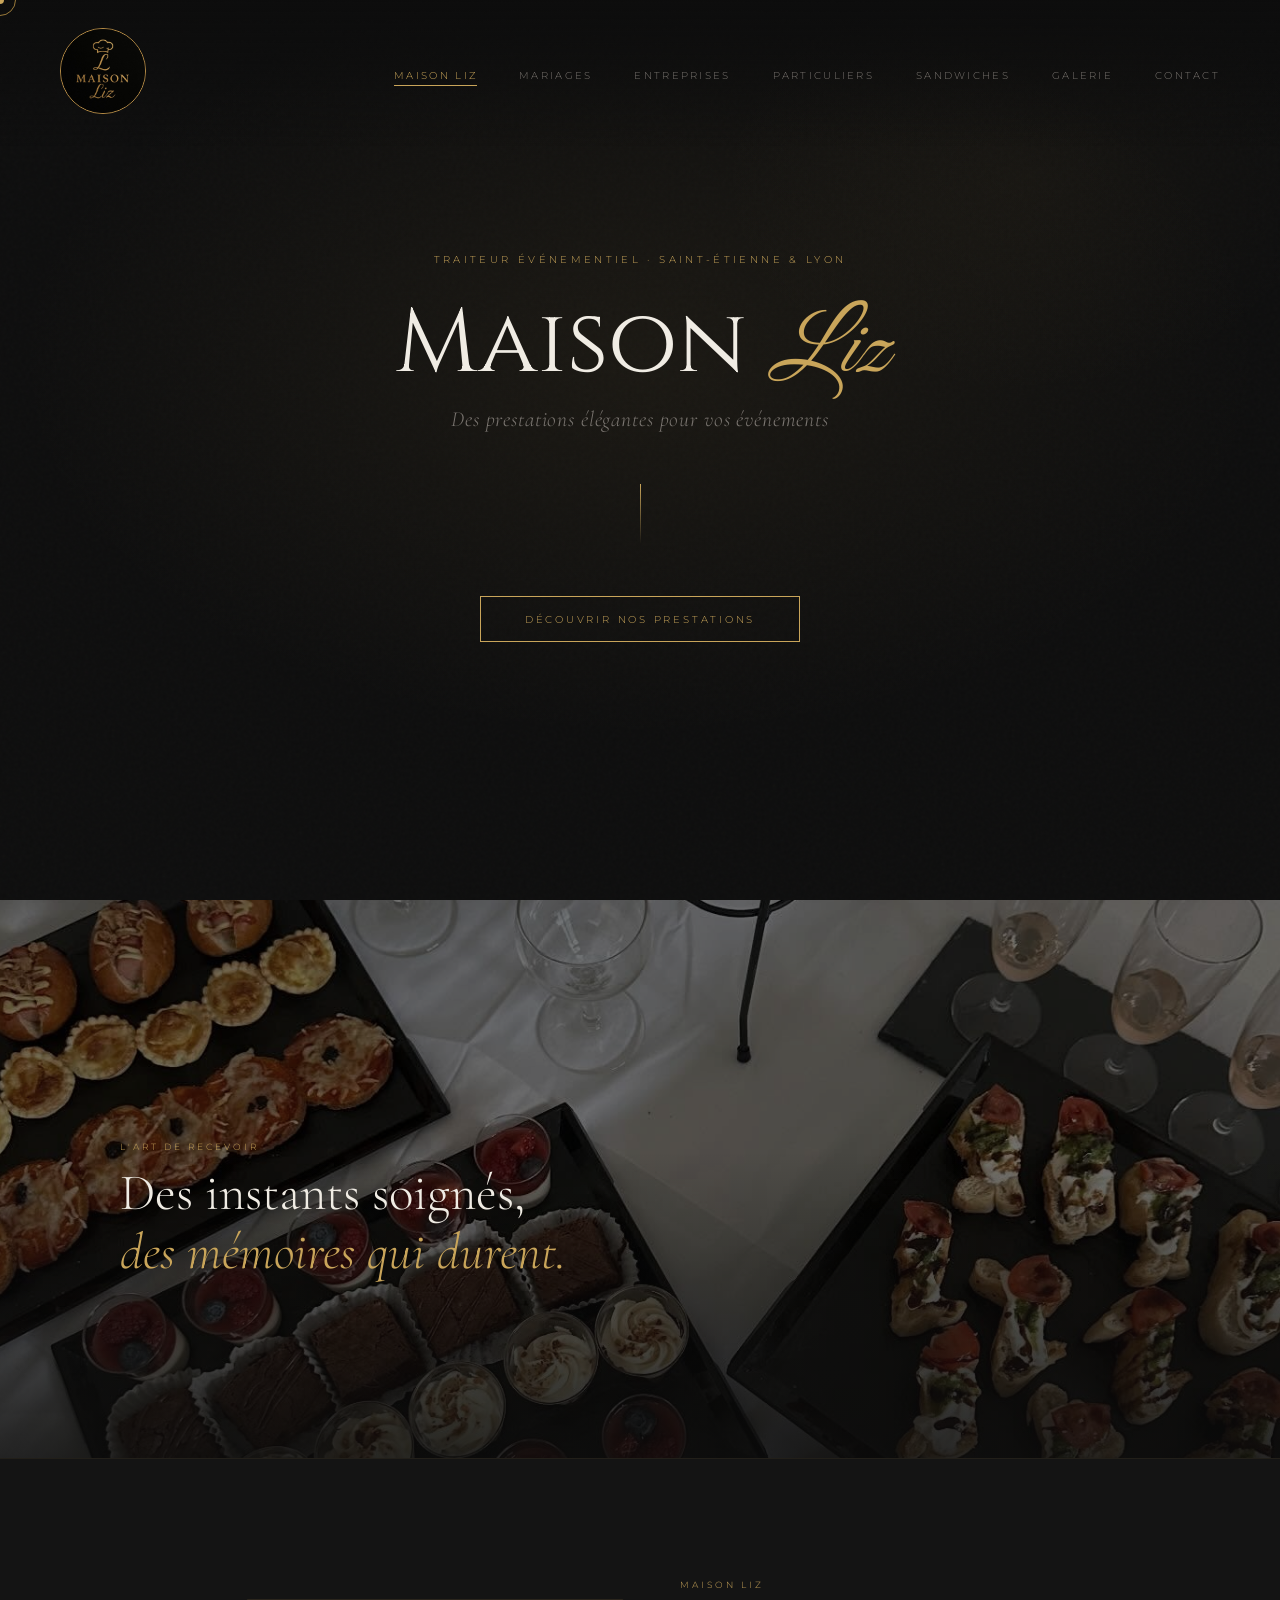
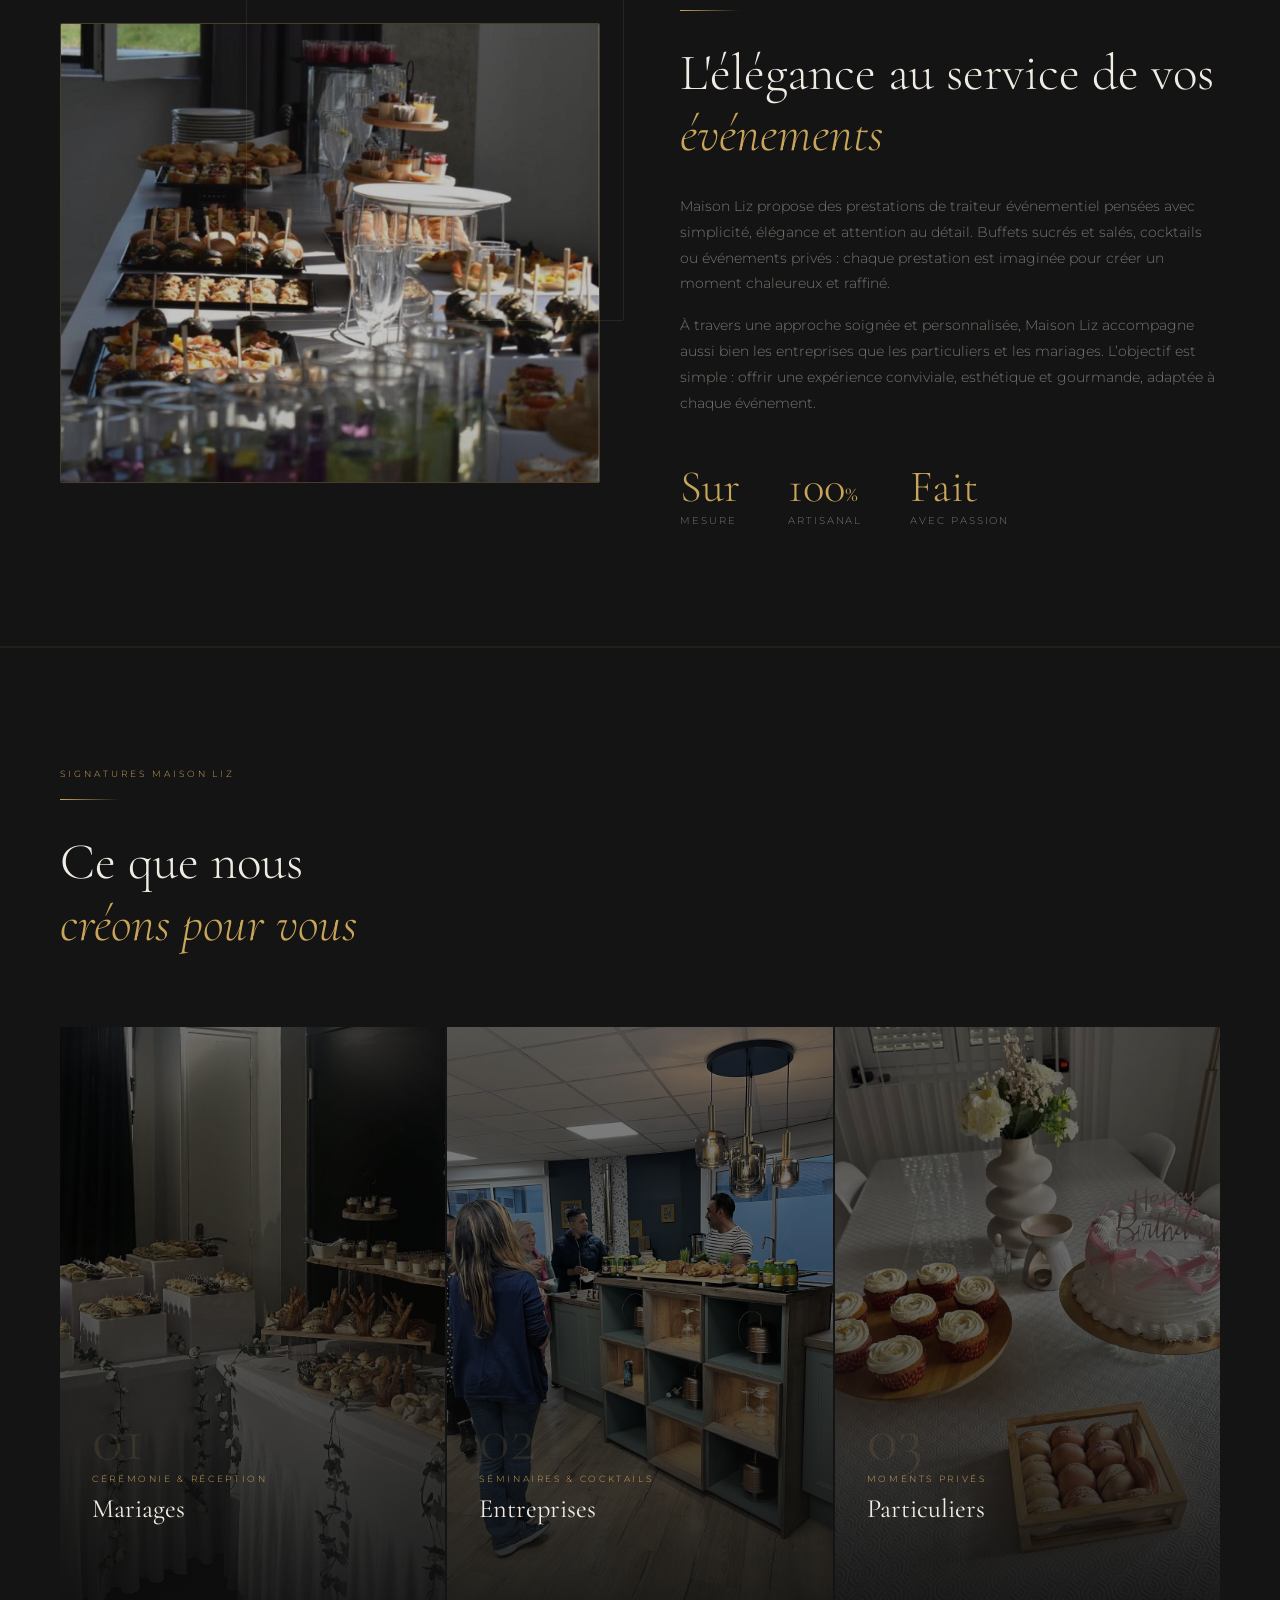
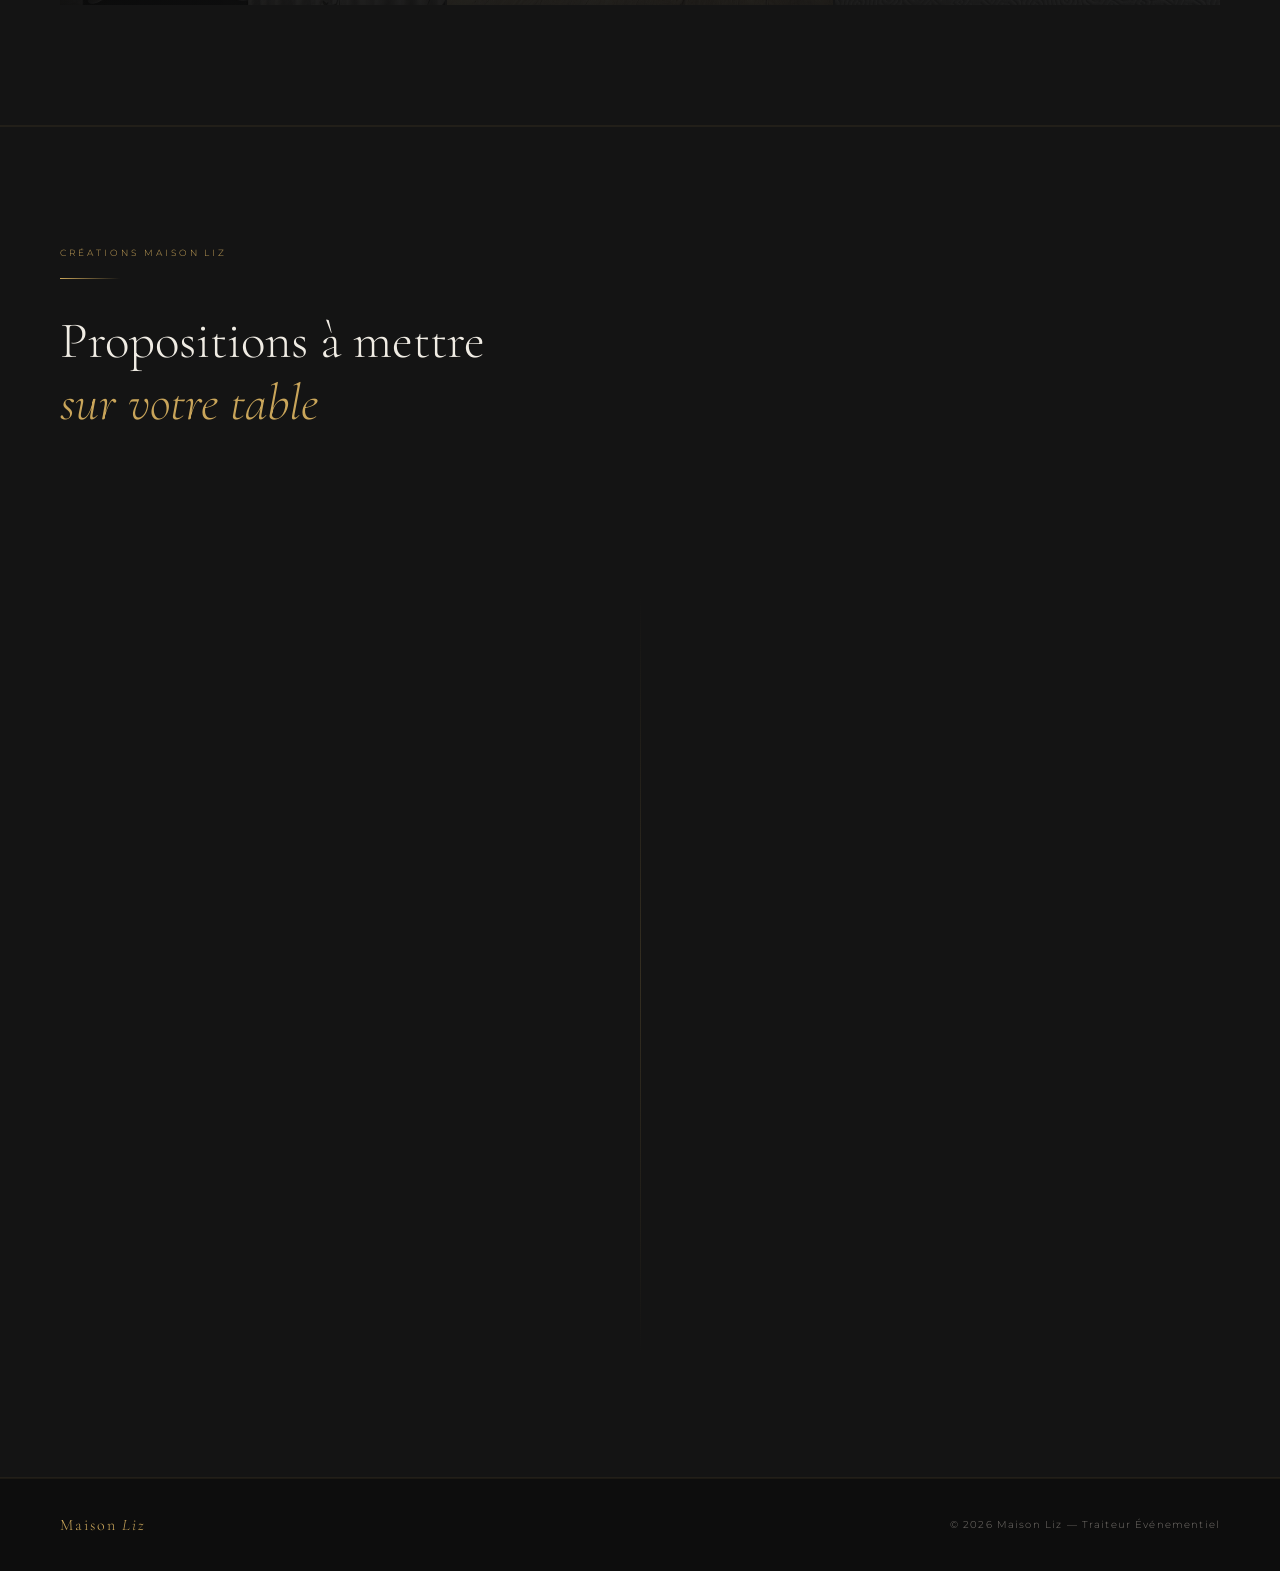
==== commit 16e095a9: "Add files via upload" ====
--- a/index.html
+++ b/index.html
@@ -28,8 +28,8 @@
       <li><a href="./mariages.html">Mariages</a></li>
       <li><a href="./entreprises.html">Entreprises</a></li>
       <li><a href="./particuliers.html">Particuliers</a></li>
+      <li><a href="./sandwich.html">Sandwiches</a></li>
       <li><a href="./galerie.html">Galerie</a></li>
-      <li><a href="./sandwich.html">Sandwiches</a></li>
       <li><a href="./contact.html">Contact</a></li>
     </ul>
     <button class="hamburger" id="hamburger" aria-label="Menu">
@@ -43,8 +43,8 @@
     <a onclick="closeMobile()" href="./mariages.html">Mariages</a>
     <a onclick="closeMobile()" href="./entreprises.html">Entreprises</a>
     <a onclick="closeMobile()" href="./particuliers.html">Particuliers</a>
+    <a onclick="closeMobile()" href="./sandwich.html">Sandwiches</a>
     <a onclick="closeMobile()" href="./galerie.html">Galerie</a>
-    <a onclick="closeMobile()" href="./sandwich.html">Sandwiches</a>
     <a onclick="closeMobile()" href="./contact.html">Contact</a>
 
   </div>
--- a/styles.css
+++ b/styles.css
@@ -1328,6 +1328,7 @@
 .mobile-menu.open a:nth-child(4) { transition-delay: 0.34s; }
 .mobile-menu.open a:nth-child(5) { transition-delay: 0.42s; }
 .mobile-menu.open a:nth-child(6) { transition-delay: 0.50s; }
+.mobile-menu.open a:nth-child(7) { transition-delay: 0.59s; }
 
 /* ─── RESPONSIVE ─── */
 @media (max-width: 1024px) {
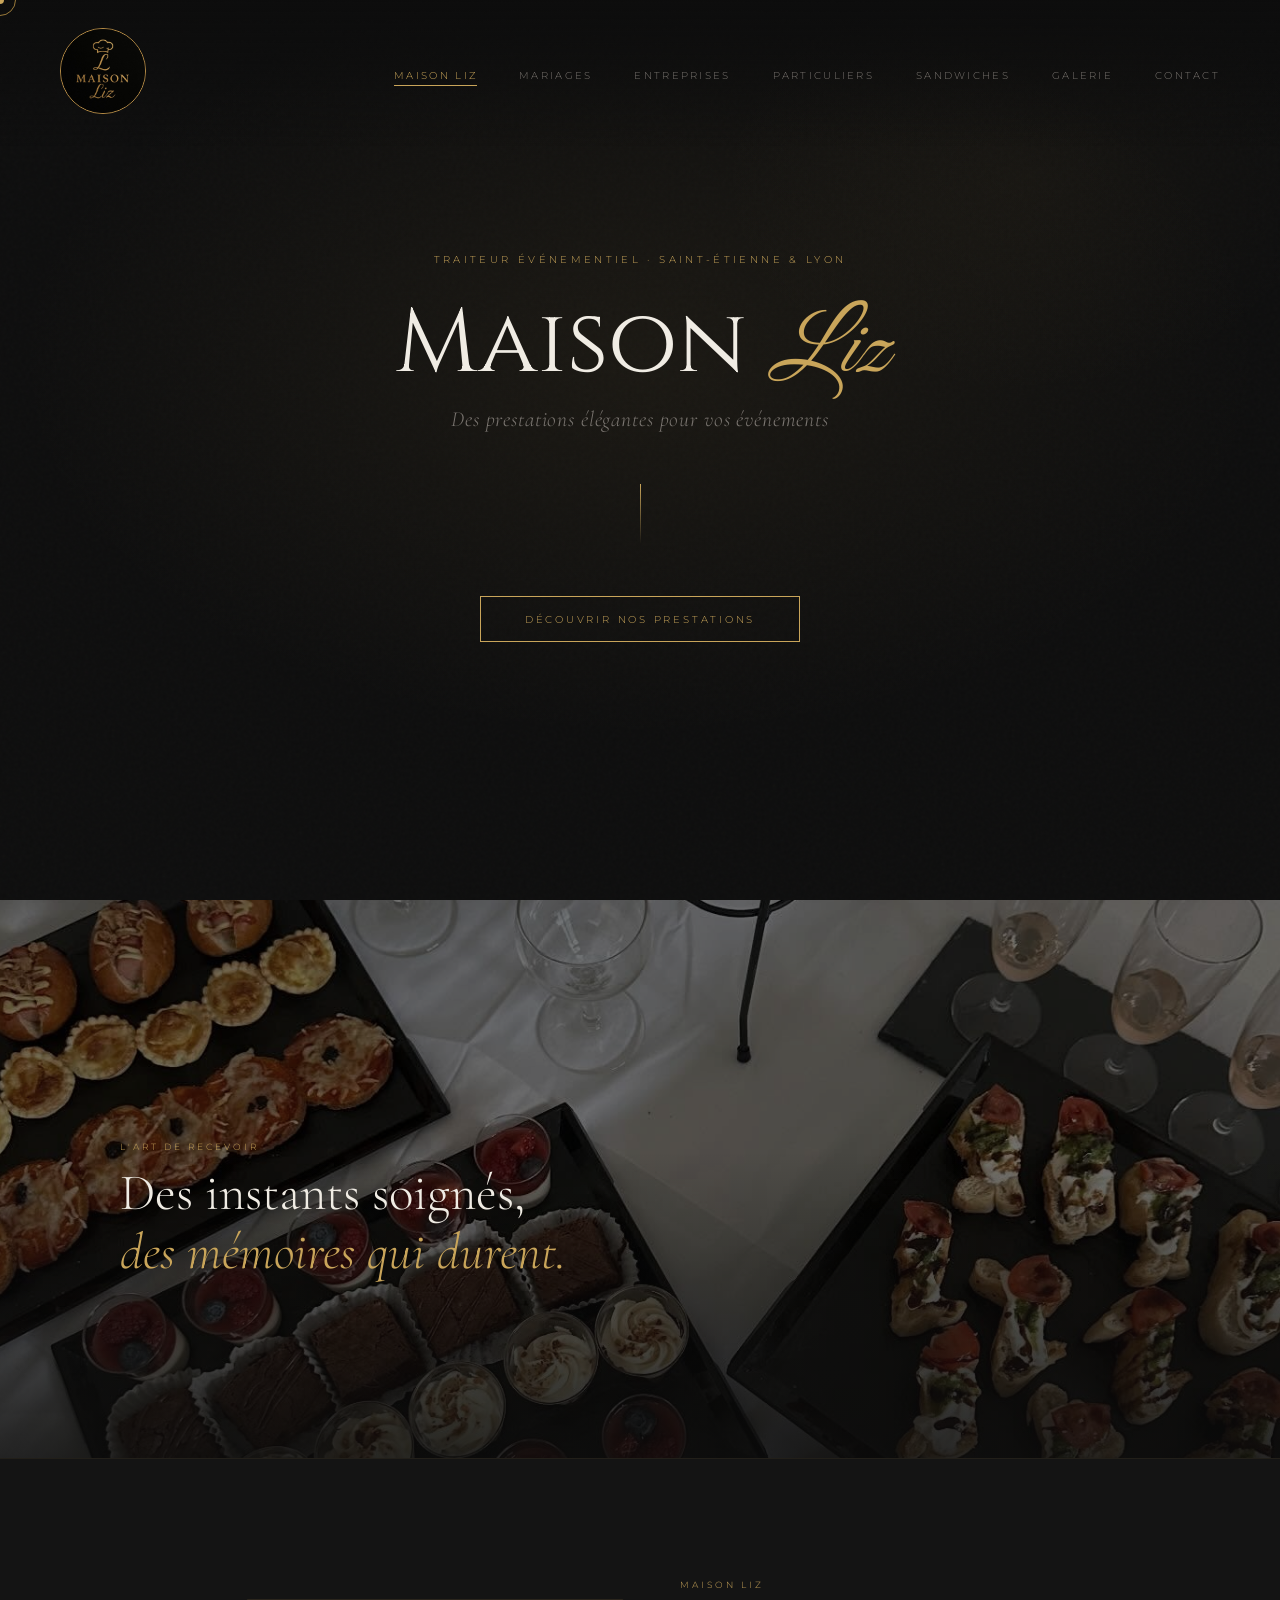
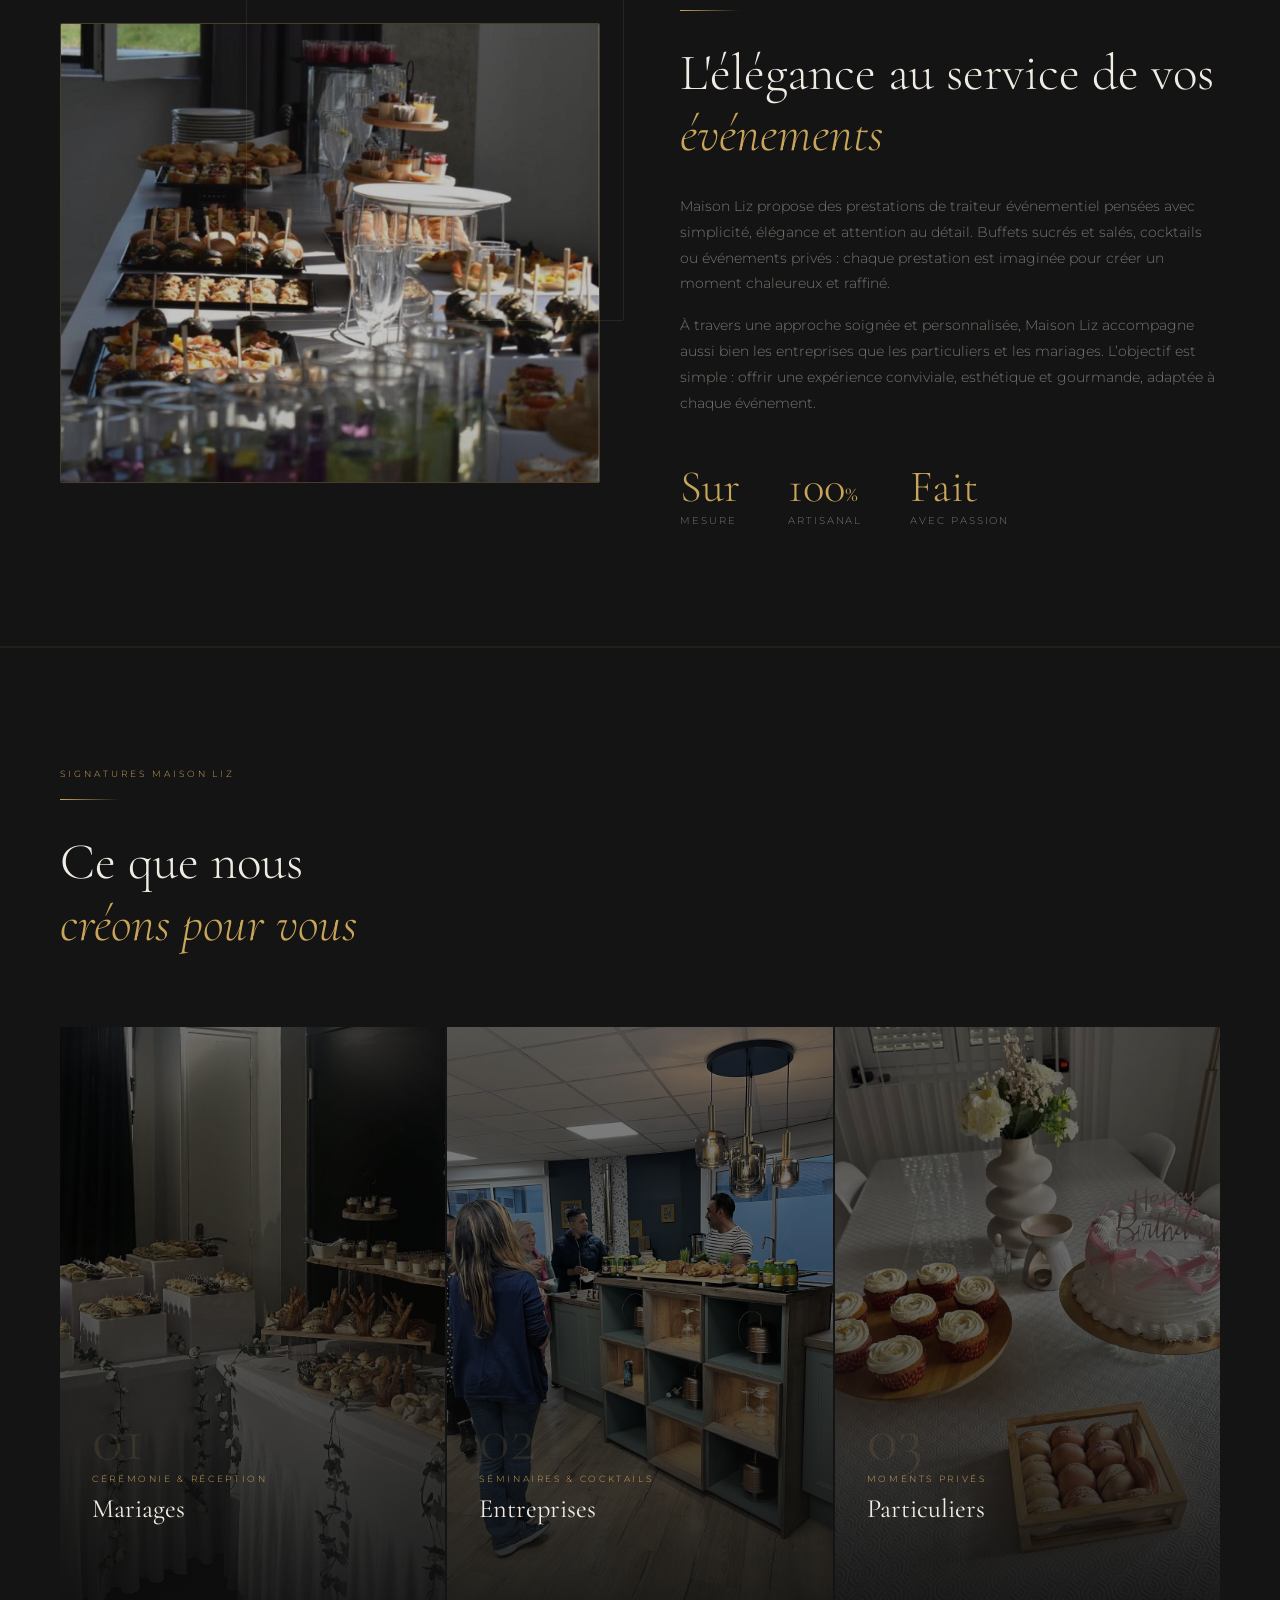
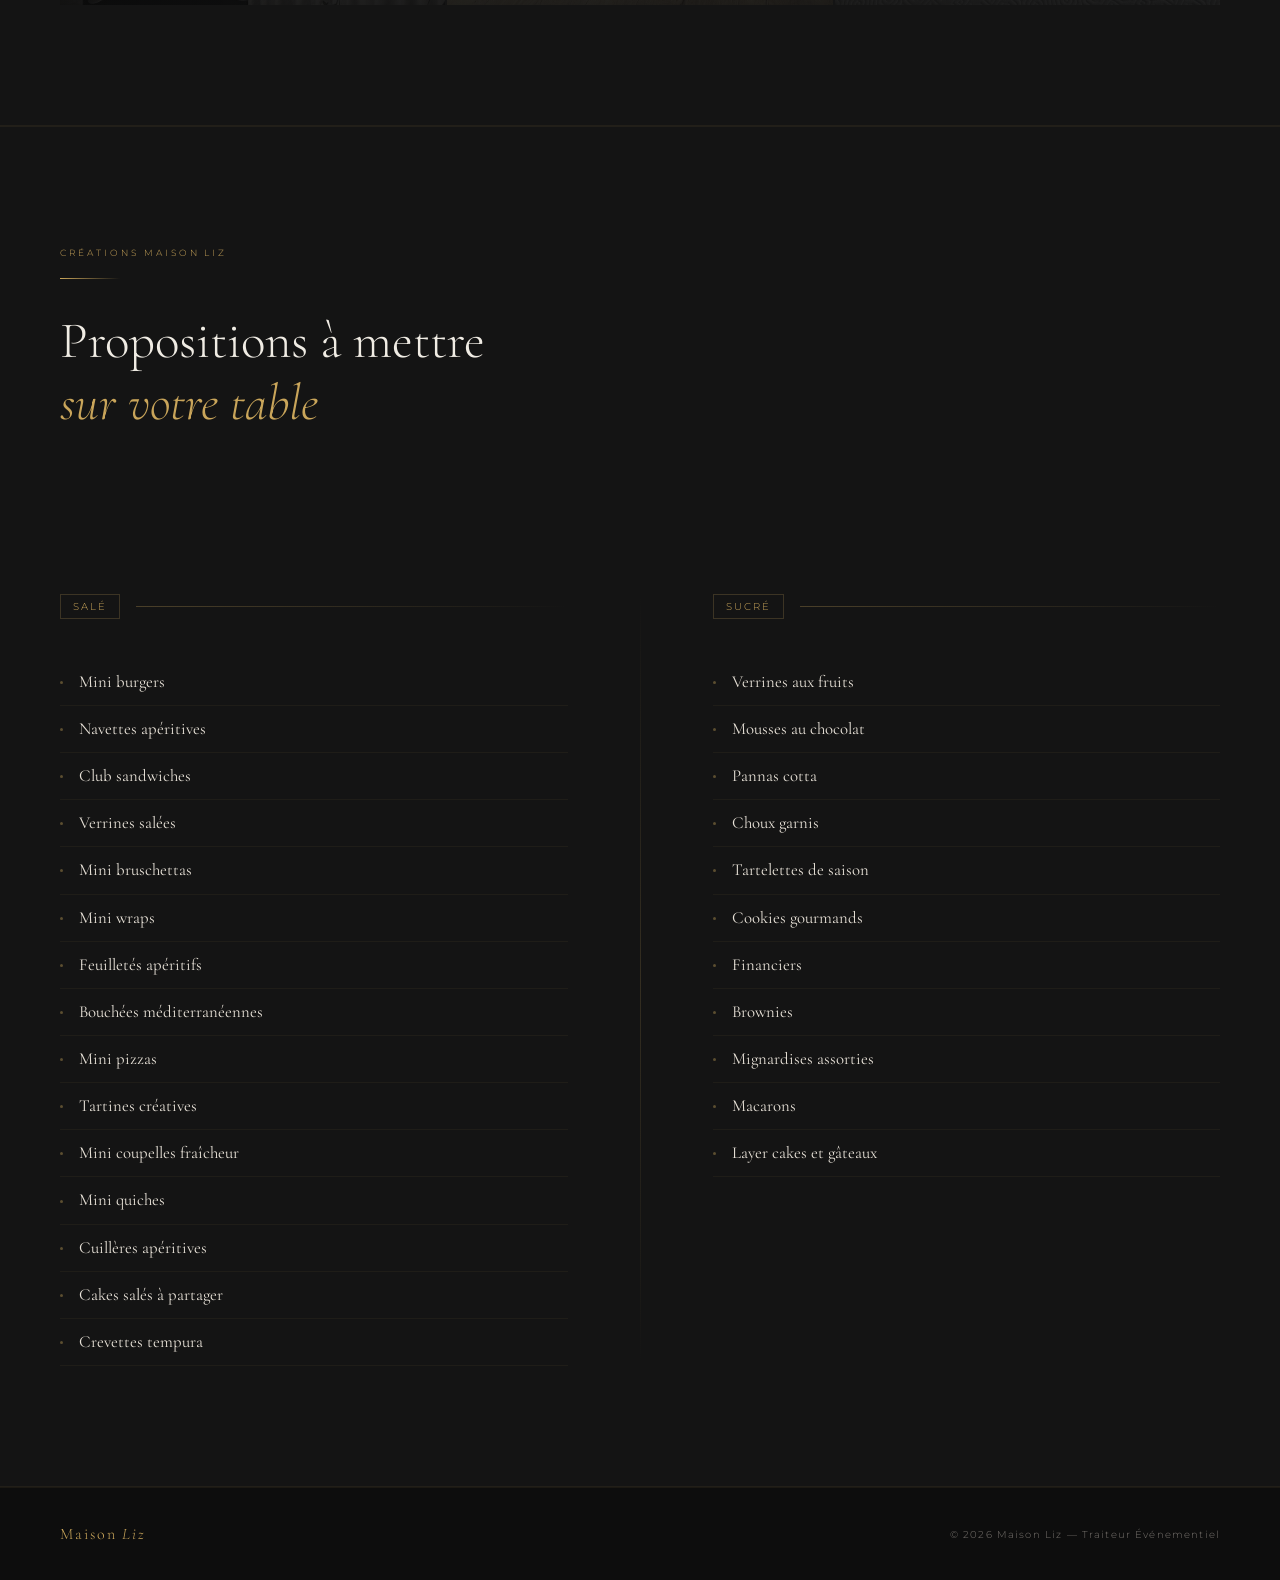
==== commit fcb44527: "Add files via upload" ====
--- a/index.html
+++ b/index.html
@@ -182,8 +182,7 @@
 
     <div class="creations-cols">
 
-      <!-- ── SALÉ ── -->
-      <div class="creations-col reveal">
+            <div class="creations-col reveal">
         <div class="creations-col-label">
           <span class="creations-col-icon">Salé</span>
           <div class="creations-col-label-rule"></div>
@@ -191,44 +190,37 @@
         <ul class="creations-list">
           <li class="creations-item">
             <div class="creations-item-inner">
-              <span class="creations-item-name">Mini burgers gourmets</span>
-              <span class="creations-item-detail">bœuf, cheddar, roquette…</span>
+              <span class="creations-item-name">Mini burgers</span>
             </div>
           </li>
           <li class="creations-item">
             <div class="creations-item-inner">
               <span class="creations-item-name">Navettes apéritives</span>
-              <span class="creations-item-detail">concombre & saumon frais · poire, roquette, miel & noix…</span>
-            </div>
-          </li>
-          <li class="creations-item">
-            <div class="creations-item-inner">
-              <span class="creations-item-name">Verrines salées de saison</span>
-            </div>
-          </li>
-          <li class="creations-item">
-            <div class="creations-item-inner">
-              <span class="creations-item-name">Club sandwiches raffinés</span>
-            </div>
-          </li>
-          <li class="creations-item">
-            <div class="creations-item-inner">
-              <span class="creations-item-name">Focaccias garnies</span>
-            </div>
-          </li>
-          <li class="creations-item">
-            <div class="creations-item-inner">
-              <span class="creations-item-name">Mini wraps frais</span>
-            </div>
-          </li>
-          <li class="creations-item">
-            <div class="creations-item-inner">
-              <span class="creations-item-name">Bruschettas gourmandes</span>
-            </div>
-          </li>
-          <li class="creations-item">
-            <div class="creations-item-inner">
-              <span class="creations-item-name">Feuilletés apéritifs maison</span>
+            </div>
+          </li>
+          <li class="creations-item">
+            <div class="creations-item-inner">
+              <span class="creations-item-name">Club sandwiches</span>
+            </div>
+          </li>
+          <li class="creations-item">
+            <div class="creations-item-inner">
+              <span class="creations-item-name">Verrines salées</span>
+            </div>
+          </li>
+          <li class="creations-item">
+            <div class="creations-item-inner">
+              <span class="creations-item-name">Mini bruschettas</span>
+            </div>
+          </li>
+          <li class="creations-item">
+            <div class="creations-item-inner">
+              <span class="creations-item-name">Mini wraps</span>
+            </div>
+          </li>
+          <li class="creations-item">
+            <div class="creations-item-inner">
+              <span class="creations-item-name">Feuilletés apéritifs</span>
             </div>
           </li>
           <li class="creations-item">
@@ -238,7 +230,7 @@
           </li>
           <li class="creations-item">
             <div class="creations-item-inner">
-              <span class="creations-item-name">Mini brochettes salées</span>
+              <span class="creations-item-name">Mini pizzas</span>
             </div>
           </li>
           <li class="creations-item">
@@ -248,19 +240,28 @@
           </li>
           <li class="creations-item">
             <div class="creations-item-inner">
+              <span class="creations-item-name">Mini coupelles fraîcheur</span>
+            </div>
+          </li>
+          <li class="creations-item">
+            <div class="creations-item-inner">
+              <span class="creations-item-name">Mini quiches</span>
+            </div>
+          </li>
+          <li class="creations-item">
+            <div class="creations-item-inner">
+              <span class="creations-item-name">Cuillères apéritives</span>
+            </div>
+          </li>
+          <li class="creations-item">
+            <div class="creations-item-inner">
               <span class="creations-item-name">Cakes salés à partager</span>
             </div>
           </li>
           <li class="creations-item">
             <div class="creations-item-inner">
-              <span class="creations-item-name">Assortiment végétarien</span>
-            </div>
-          </li>
-          <li class="creations-item">
-            <div class="creations-item-inner">
-              <span class="creations-item-name">Pièces cocktail sur mesure</span>
-            </div>
-            <span class="creations-item-badge">Sur devis</span>
+              <span class="creations-item-name">Crevettes tempura</span>
+            </div>
           </li>
         </ul>
       </div>
@@ -276,8 +277,17 @@
         <ul class="creations-list">
           <li class="creations-item">
             <div class="creations-item-inner">
-              <span class="creations-item-name">Verrines sucrées</span>
-              <span class="creations-item-detail">fraise, framboise, spéculoos, citron…</span>
+              <span class="creations-item-name">Verrines aux fruits</span>
+            </div>
+          </li>
+          <li class="creations-item">
+            <div class="creations-item-inner">
+              <span class="creations-item-name">Mousses au chocolat</span>
+            </div>
+          </li>
+          <li class="creations-item">
+            <div class="creations-item-inner">
+              <span class="creations-item-name">Pannas cotta</span>
             </div>
           </li>
           <li class="creations-item">
@@ -297,19 +307,13 @@
           </li>
           <li class="creations-item">
             <div class="creations-item-inner">
-              <span class="creations-item-name">Financiers citron & amande</span>
-            </div>
-          </li>
-          <li class="creations-item">
-            <div class="creations-item-inner">
-              <span class="creations-item-name">Brochettes de fruits frais</span>
-            </div>
-          </li>
-          <li class="creations-item">
-            <div class="creations-item-inner">
-              <span class="creations-item-name">Layer cakes & gâteaux événementiels</span>
-            </div>
-            <span class="creations-item-badge">Sur devis</span>
+              <span class="creations-item-name">Financiers</span>
+            </div>
+          </li>
+          <li class="creations-item">
+            <div class="creations-item-inner">
+              <span class="creations-item-name">Brownies</span>
+            </div>
           </li>
           <li class="creations-item">
             <div class="creations-item-inner">
@@ -318,7 +322,12 @@
           </li>
           <li class="creations-item">
             <div class="creations-item-inner">
-              <span class="creations-item-name">Brownies gourmands</span>
+              <span class="creations-item-name">Macarons</span>
+            </div>
+          </li>
+          <li class="creations-item">
+            <div class="creations-item-inner">
+              <span class="creations-item-name">Layer cakes et gâteaux</span>
             </div>
           </li>
         </ul>
--- a/styles.css
+++ b/styles.css
@@ -541,7 +541,7 @@
 
 .part-strip-photo {
   position: absolute; inset: 0;
-  background: url('./assets/img37.jpg') center / cover no-repeat;
+  background: url('./assets/img37.png') center top 65% / cover no-repeat;
   filter: brightness(.45) saturate(.8);
   transform: scale(1.05);
   transition: transform 10s ease, filter .6s;
@@ -678,7 +678,7 @@
 }
 .mariage-fullimg-photo {
   position: absolute; inset: 0;
-  background: url('./assets/mariages_2.jpg') center / cover no-repeat;
+  background: url('./assets/img38!.jpg') center / cover no-repeat;
   filter: brightness(.5) saturate(.8);
   transform: scale(1.05);
   transition: transform 10s ease;
@@ -1302,7 +1302,11 @@
   background: rgba(13,13,13,.98);
   z-index: 99;
   flex-direction: column;
-  align-items: center; justify-content: center; gap: 40px;
+  align-items: center;
+  justify-content: center;      /* keeps it centered when there's room */
+  gap: 40px;
+  padding: 80px 24px 40px;      /* top padding clears the navbar */
+  overflow-y: auto;             /* scrollable if links don't fit */
   opacity: 0;
   visibility: hidden;
   pointer-events: none;
@@ -1447,6 +1451,17 @@
     .social-btn { padding: 10px 16px; }
 }
 
+@media (max-height: 600px) {
+  .mobile-menu {
+    justify-content: flex-start;  /* anchor to top so scrolling works naturally */
+    gap: 24px;
+    padding-top: 90px;
+  }
+  .mobile-menu a {
+    font-size: 1.4rem;            /* slightly smaller to fit more links */
+  }
+}
+
 @media (hover: none) and (pointer: coarse) {
   .cursor, .cursor-ring { display: none !important; }
 }
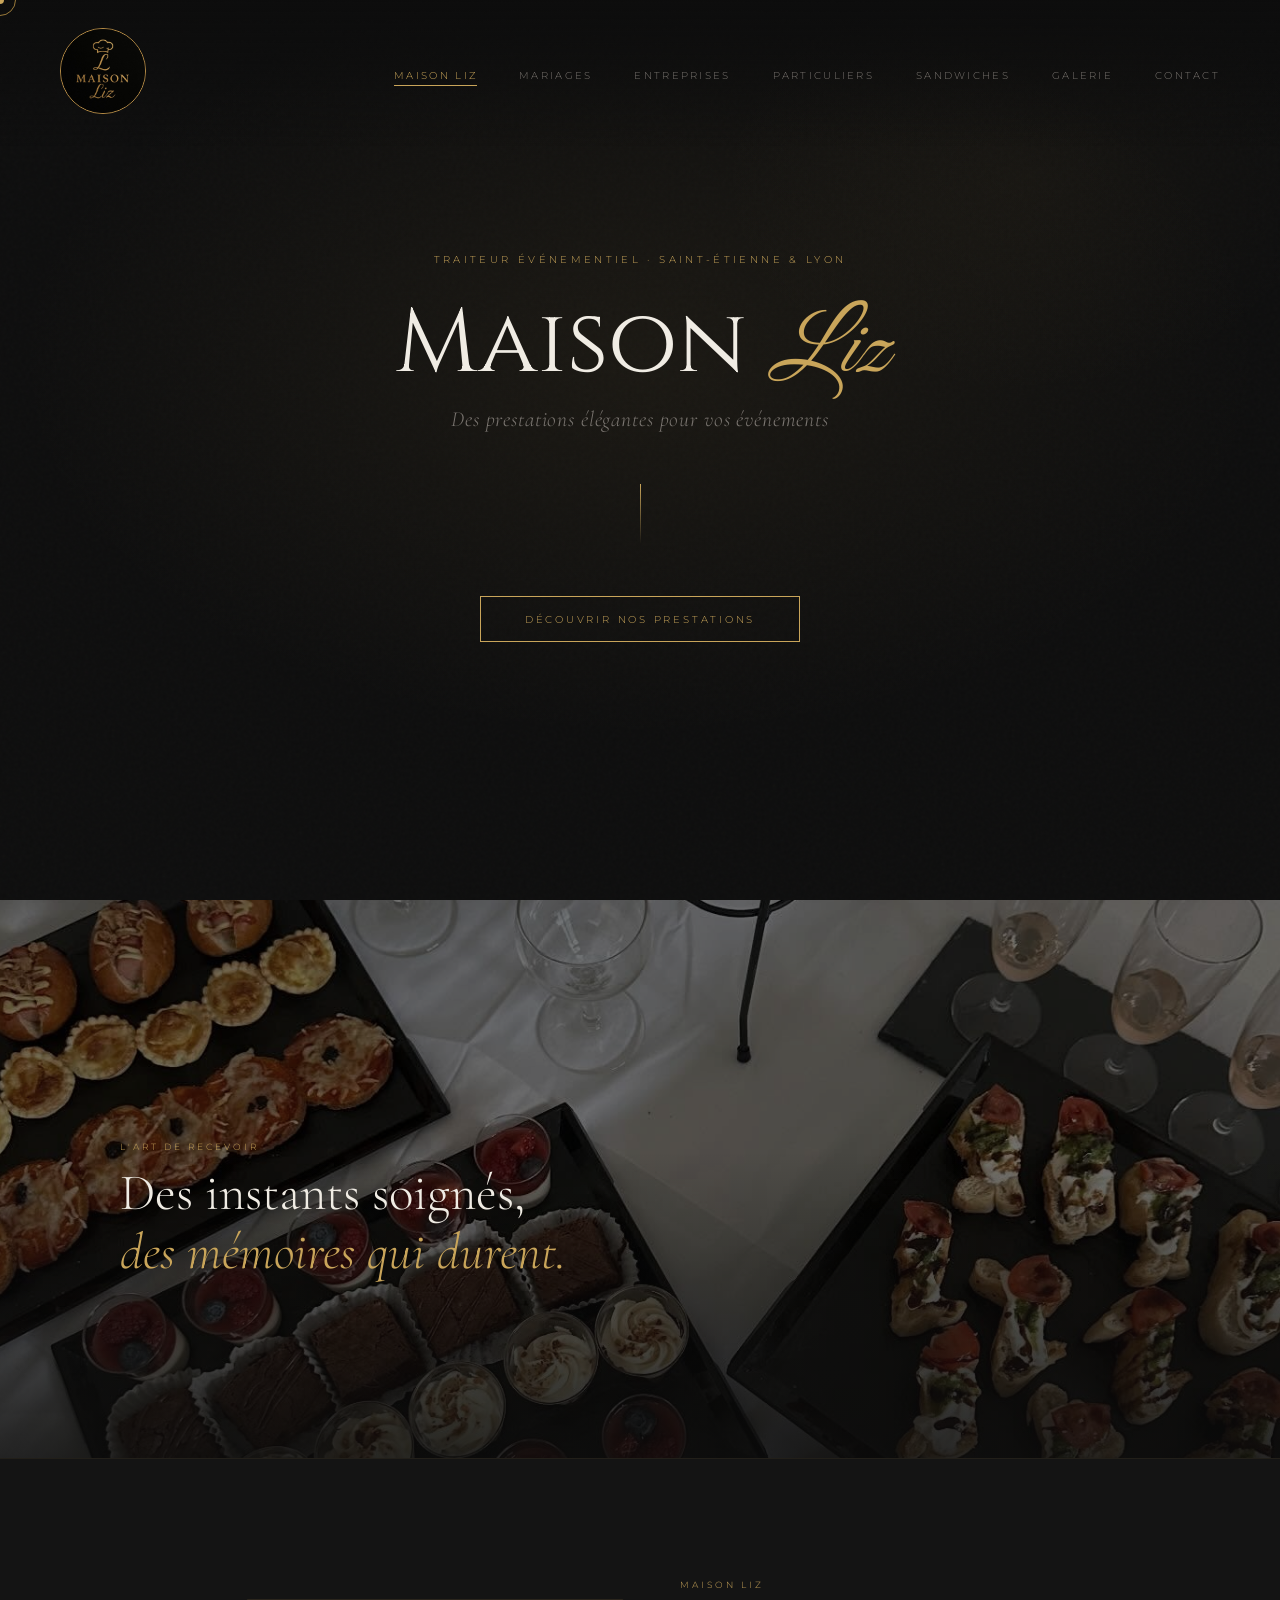
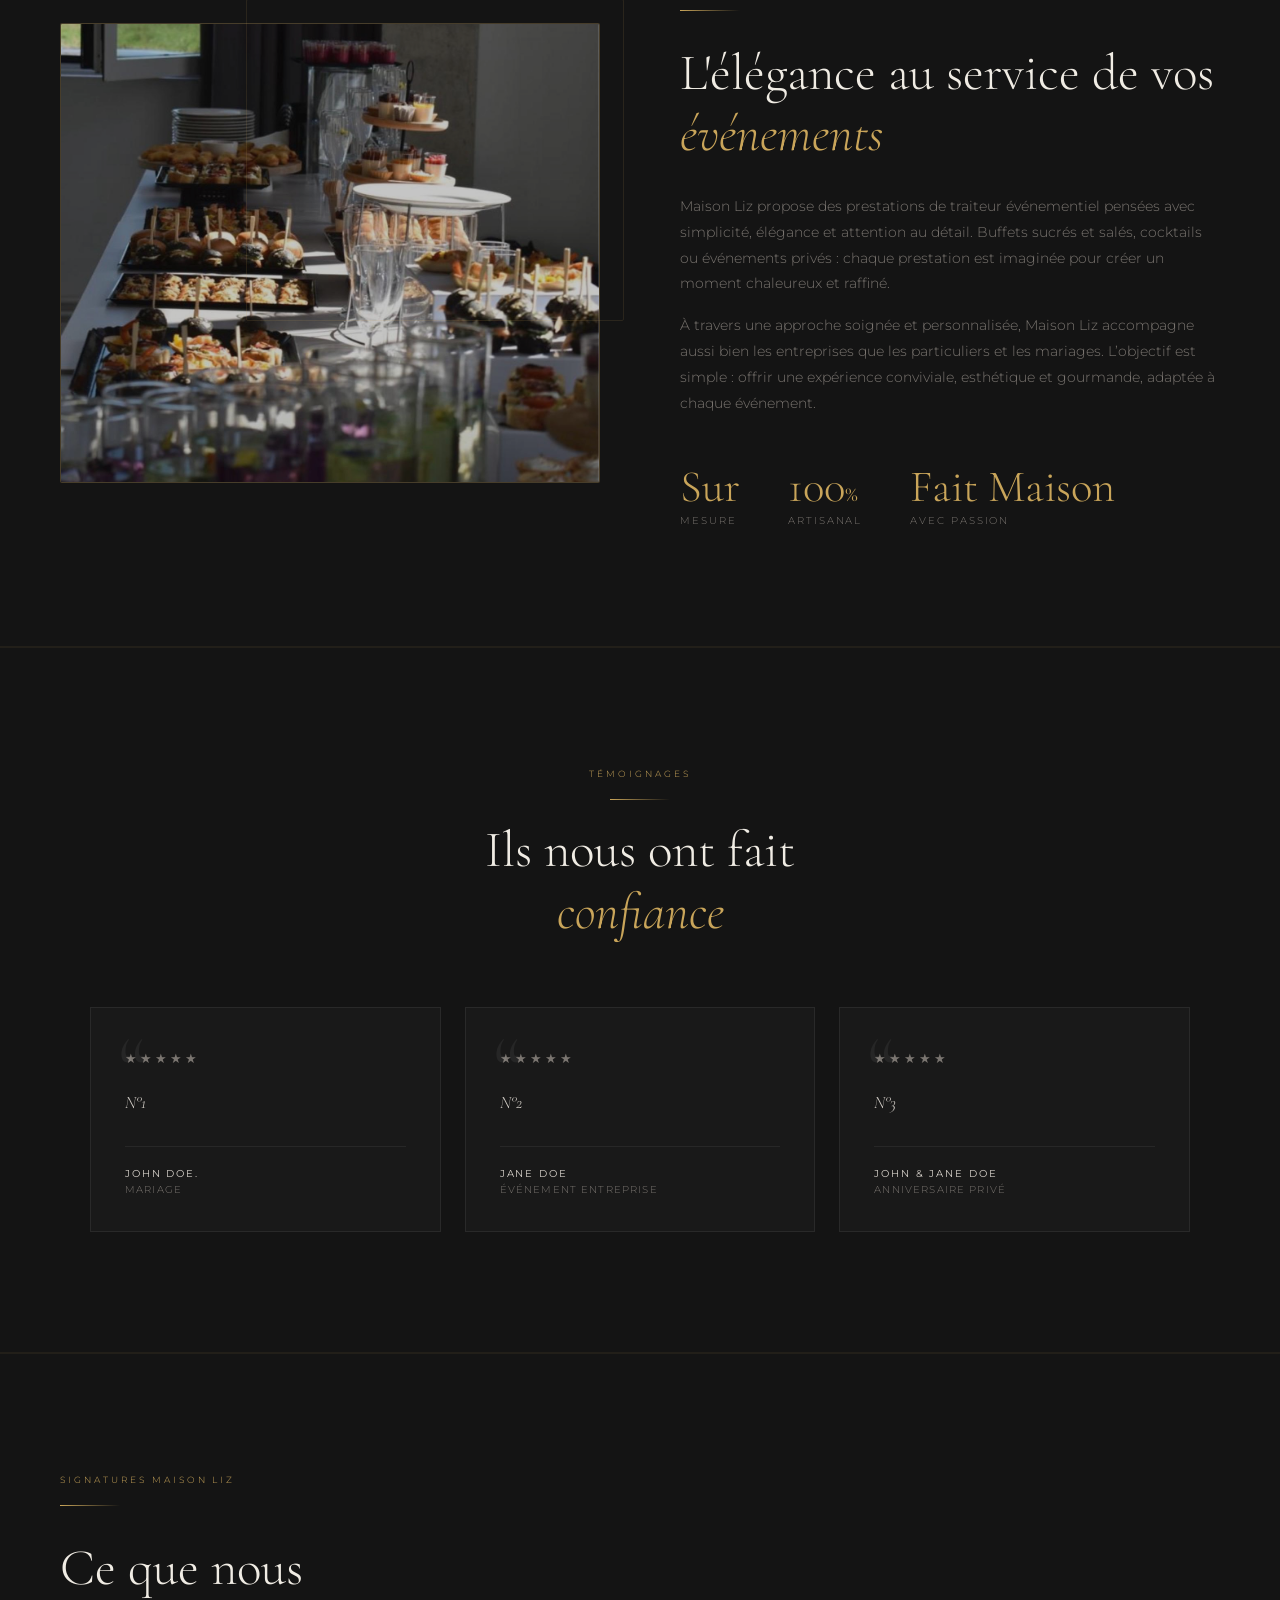
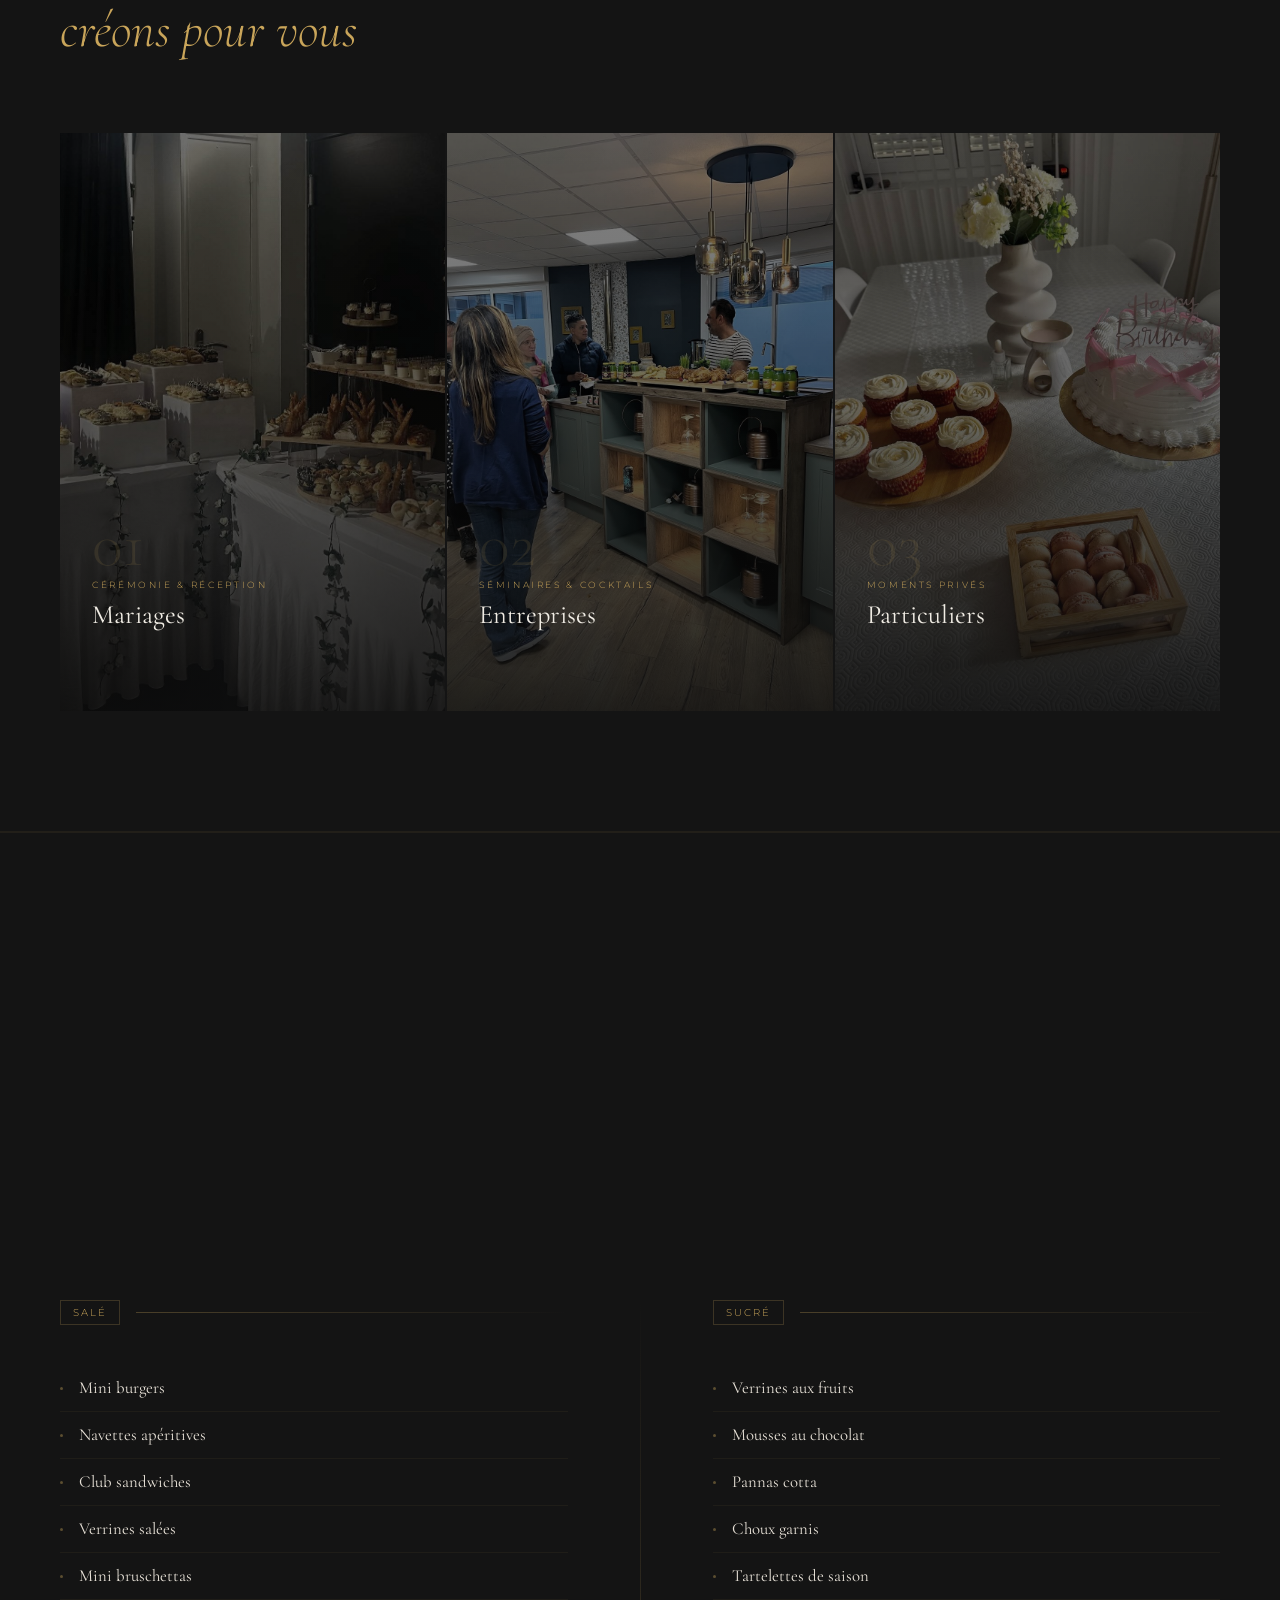
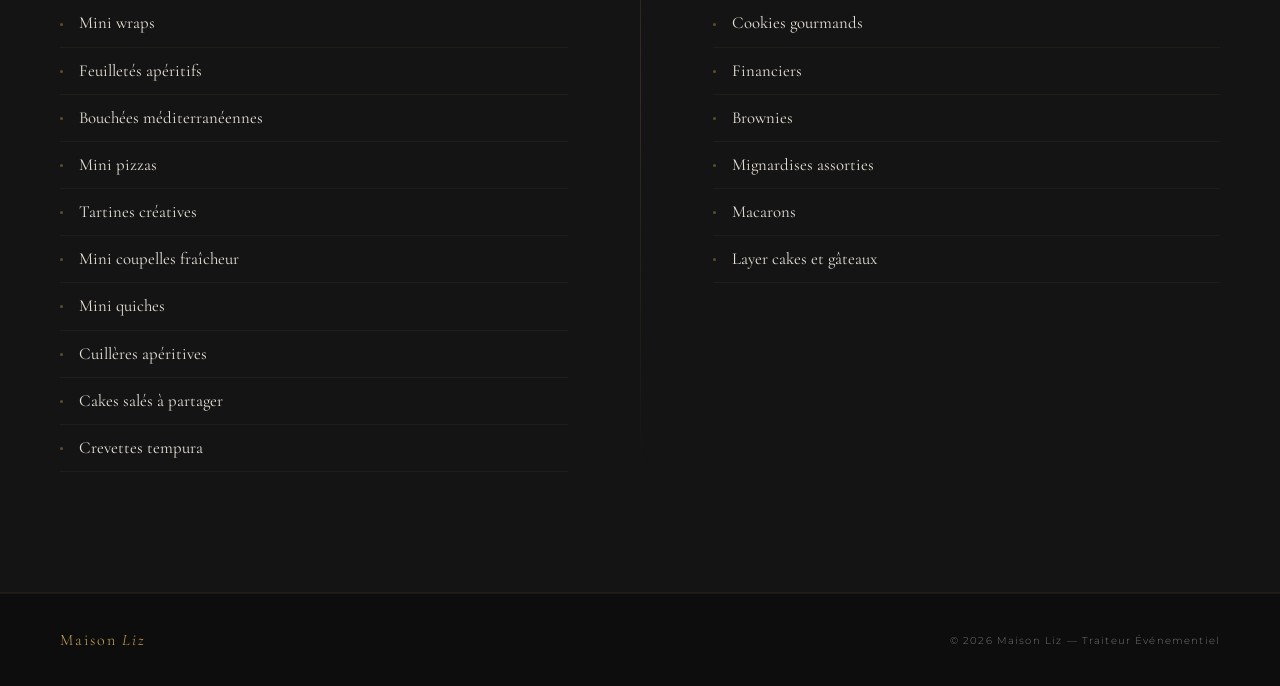
==== commit 31949194: "Add files via upload" ====
--- a/index.html
+++ b/index.html
@@ -10,6 +10,105 @@
   <link href="https://fonts.googleapis.com/css2?family=Cinzel:wght@400..900&family=Great+Vibes&display=swap" rel="stylesheet">
   <link rel="stylesheet" href="./styles.css">
   <link rel="icon" type="image/png" href="./assets/favicon.png">
+  <style>
+    /* ── REVIEWS SECTION ── */
+    #reviews {
+      background: var(--dark-2);
+      border-top: 1px solid rgba(201,165,90,.08);
+      border-bottom: 1px solid rgba(201,165,90,.08);
+      position: relative;
+      overflow: hidden;
+    }
+    #reviews::before {
+      content: '';
+      position: absolute;
+      inset: 0;
+      background: none;
+      pointer-events: none;
+    }
+    .reviews-header {
+      text-align: center;
+      margin-bottom: 64px;
+    }
+    .reviews-header .gold-rule {
+      margin: 12px auto 20px;
+    }
+    .reviews-grid {
+      display: grid;
+      grid-template-columns: repeat(3, 1fr);
+      gap: 24px;
+      max-width: 1100px;
+      margin: 0 auto;
+    }
+    .review-card {
+      background: rgba(255,255,255,.02);
+      border: 1px solid rgba(255,255,255,.07);
+      padding: 40px 34px 36px;
+      position: relative;
+      transition: border-color .35s ease, transform .35s ease;
+    }
+    .review-card:hover {
+      border-color: rgba(255,255,255,.16);
+      transform: translateY(-4px);
+    }
+    .review-card::before {
+      content: '\201C';
+      font-family: 'Cormorant Garamond', serif;
+      font-size: 6rem;
+      line-height: 1;
+      color: rgba(255,255,255,.06);
+      position: absolute;
+      top: 14px;
+      left: 26px;
+      pointer-events: none;
+    }
+    .review-stars {
+      margin-bottom: 20px;
+    }
+    .review-stars span {
+      color: var(--text-muted);
+      font-size: .8rem;
+      letter-spacing: 3px;
+    }
+    .review-text {
+      font-family: var(--serif);
+      font-size: 1.08rem;
+      font-weight: 300;
+      font-style: italic;
+      line-height: 1.8;
+      color: var(--text);
+      margin-bottom: 28px;
+    }
+    .review-author {
+      display: flex;
+      flex-direction: column;
+      gap: 4px;
+      padding-top: 20px;
+      border-top: 1px solid rgba(255,255,255,.06);
+    }
+    .review-author-name {
+      font-family: var(--sans);
+      font-size: .65rem;
+      font-weight: 400;
+      letter-spacing: .18em;
+      text-transform: uppercase;
+      color: var(--text);
+    }
+    .review-author-event {
+      font-family: var(--sans);
+      font-size: .6rem;
+      font-weight: 300;
+      letter-spacing: .12em;
+      color: var(--text-muted);
+      text-transform: uppercase;
+    }
+    @media (max-width: 1024px) {
+      .reviews-grid { grid-template-columns: 1fr; gap: 20px; max-width: 560px; }
+    }
+    @media (max-width: 768px) {
+      .reviews-grid { max-width: 100%; }
+    }
+  </style>
   <meta name="description" content="Maison Liz, traiteur événementiel élégant spécialisé dans les buffets sucrés et salés pour mariages, entreprises et événements privés.">
   <meta property="og:image" content="./assets/img4.jpg">
 </head>
@@ -102,10 +201,55 @@
           <span class="stat-label">Artisanal</span>
         </div>
         <div class="reveal reveal-delay-4">
-          <span class="stat-num">Fait</span>
+          <span class="stat-num">Fait Maison</span>
           <span class="stat-label">Avec passion</span>
         </div>
       </div>
+    </div>
+  </section>
+
+  <!-- REVIEWS -->
+  <section id="reviews">
+    <div class="reviews-header">
+      <span class="section-label reveal">Témoignages</span>
+      <div class="gold-rule reveal reveal-delay-1"></div>
+      <h2 class="section-title reveal reveal-delay-1">Ils nous ont fait<br><em>confiance</em></h2>
+    </div>
+    <div class="reviews-grid">
+
+      <div class="review-card reveal">
+        <div class="review-stars"><span>★★★★★</span></div>
+        <p class="review-text">
+          N°1
+        </p>
+        <div class="review-author">
+          <span class="review-author-name">John Doe.</span>
+          <span class="review-author-event">Mariage</span>
+        </div>
+      </div>
+
+      <div class="review-card reveal reveal-delay-1">
+        <div class="review-stars"><span>★★★★★</span></div>
+        <p class="review-text">
+          N°2
+        </p>
+        <div class="review-author">
+          <span class="review-author-name">Jane Doe</span>
+          <span class="review-author-event">Événement Entreprise</span>
+        </div>
+      </div>
+
+      <div class="review-card reveal reveal-delay-2">
+        <div class="review-stars"><span>★★★★★</span></div>
+        <p class="review-text">
+          N°3
+        </p>
+        <div class="review-author">
+          <span class="review-author-name">John & Jane Doe</span>
+          <span class="review-author-event">Anniversaire Privé</span>
+        </div>
+      </div>
+
     </div>
   </section>
 
@@ -182,7 +326,7 @@
 
     <div class="creations-cols">
 
-            <div class="creations-col reveal">
+      <div class="creations-col reveal">
         <div class="creations-col-label">
           <span class="creations-col-icon">Salé</span>
           <div class="creations-col-label-rule"></div>
--- a/styles.css
+++ b/styles.css
@@ -454,7 +454,6 @@
   transition: border-color .3s;
   position: relative;
 }
-.creations-item:hover { border-bottom-color: rgba(201,165,90,.15); }
 .creations-item::before {
   content: '';
   flex-shrink: 0;
@@ -464,14 +463,12 @@
   transition: opacity .3s;
   align-self: center;
 }
-.creations-item:hover::before { opacity: 1; }
 .creations-item-inner { display: flex; flex-direction: column; gap: 2px; }
 .creations-item-name {
   font-family: 'Cormorant Garamond', serif;
   font-size: 1.05rem; font-weight: 400; color: #e8e2d8;
   transition: color .3s; line-height: 1.2;
 }
-.creations-item:hover .creations-item-name { color: var(--gold); }
 .creations-item-detail {
   font-size: .7rem; font-weight: 300; line-height: 1.5;
   color: var(--text-muted); font-style: italic;
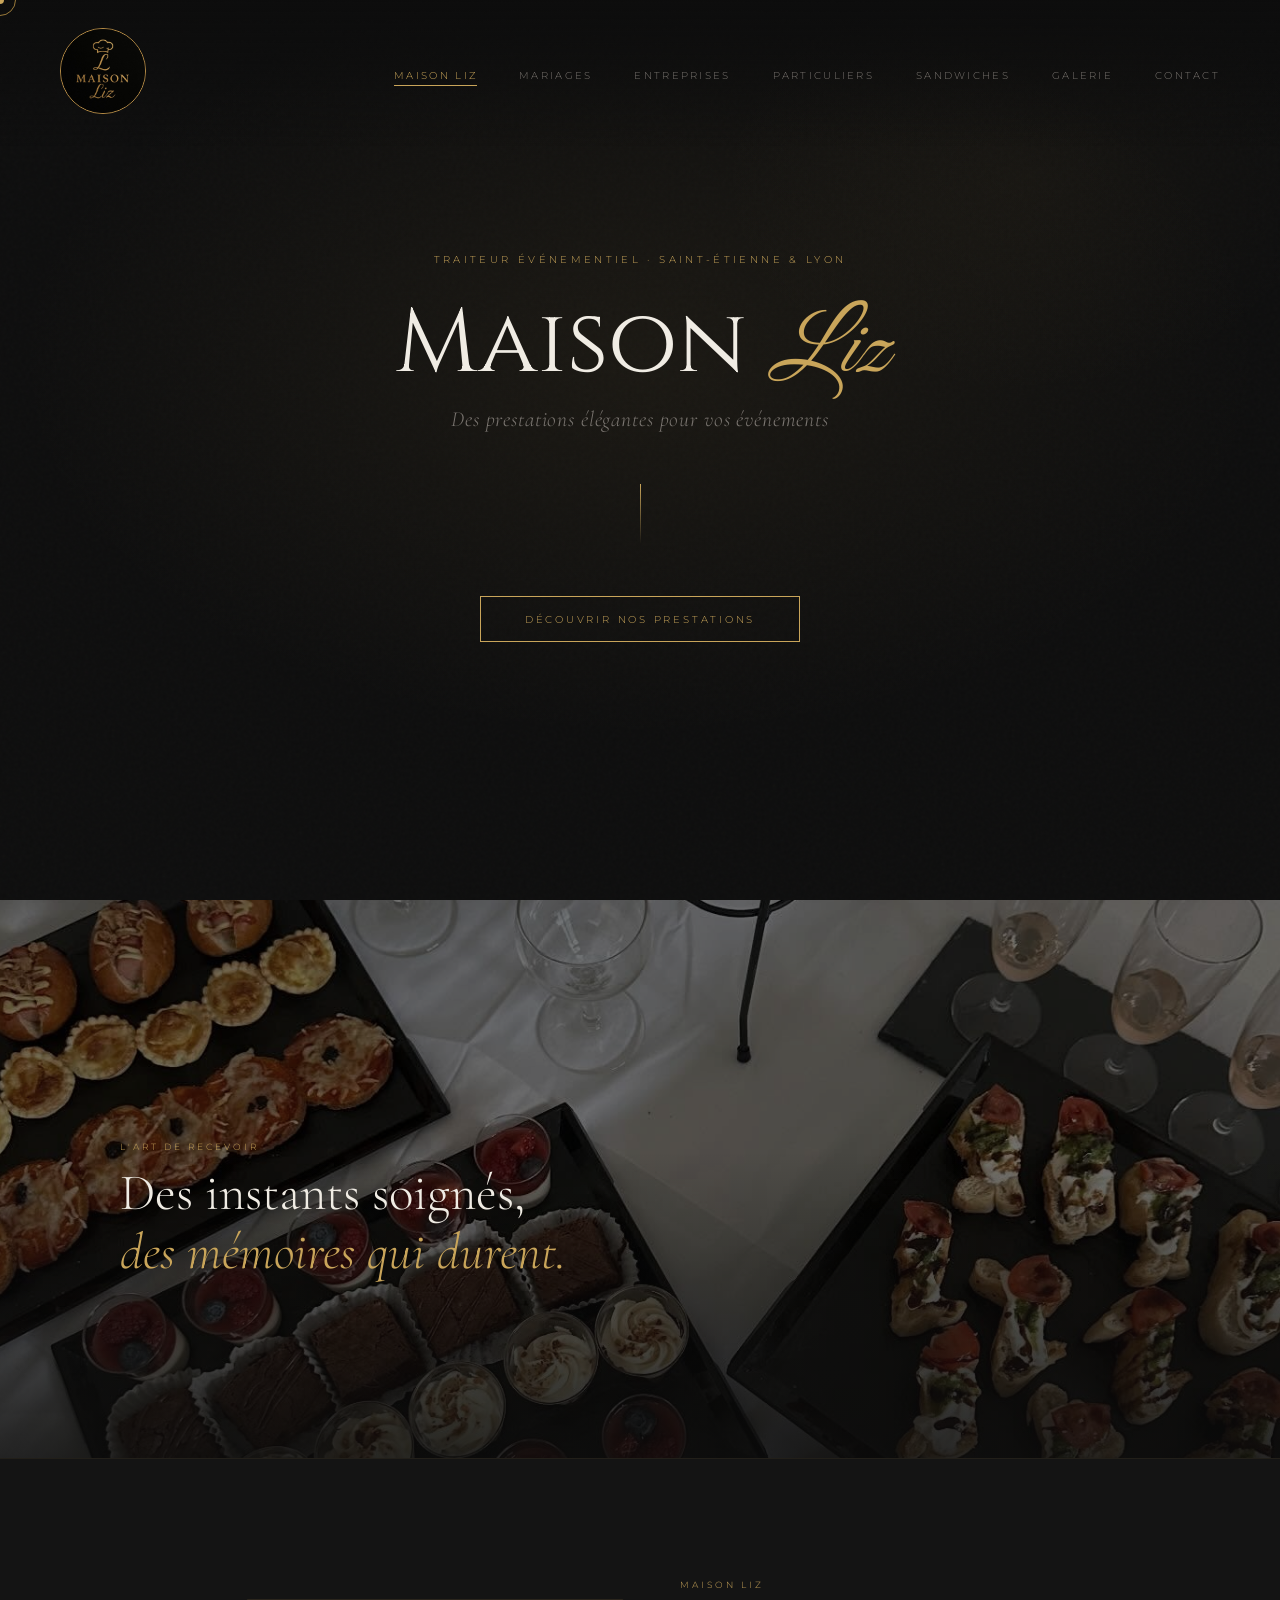
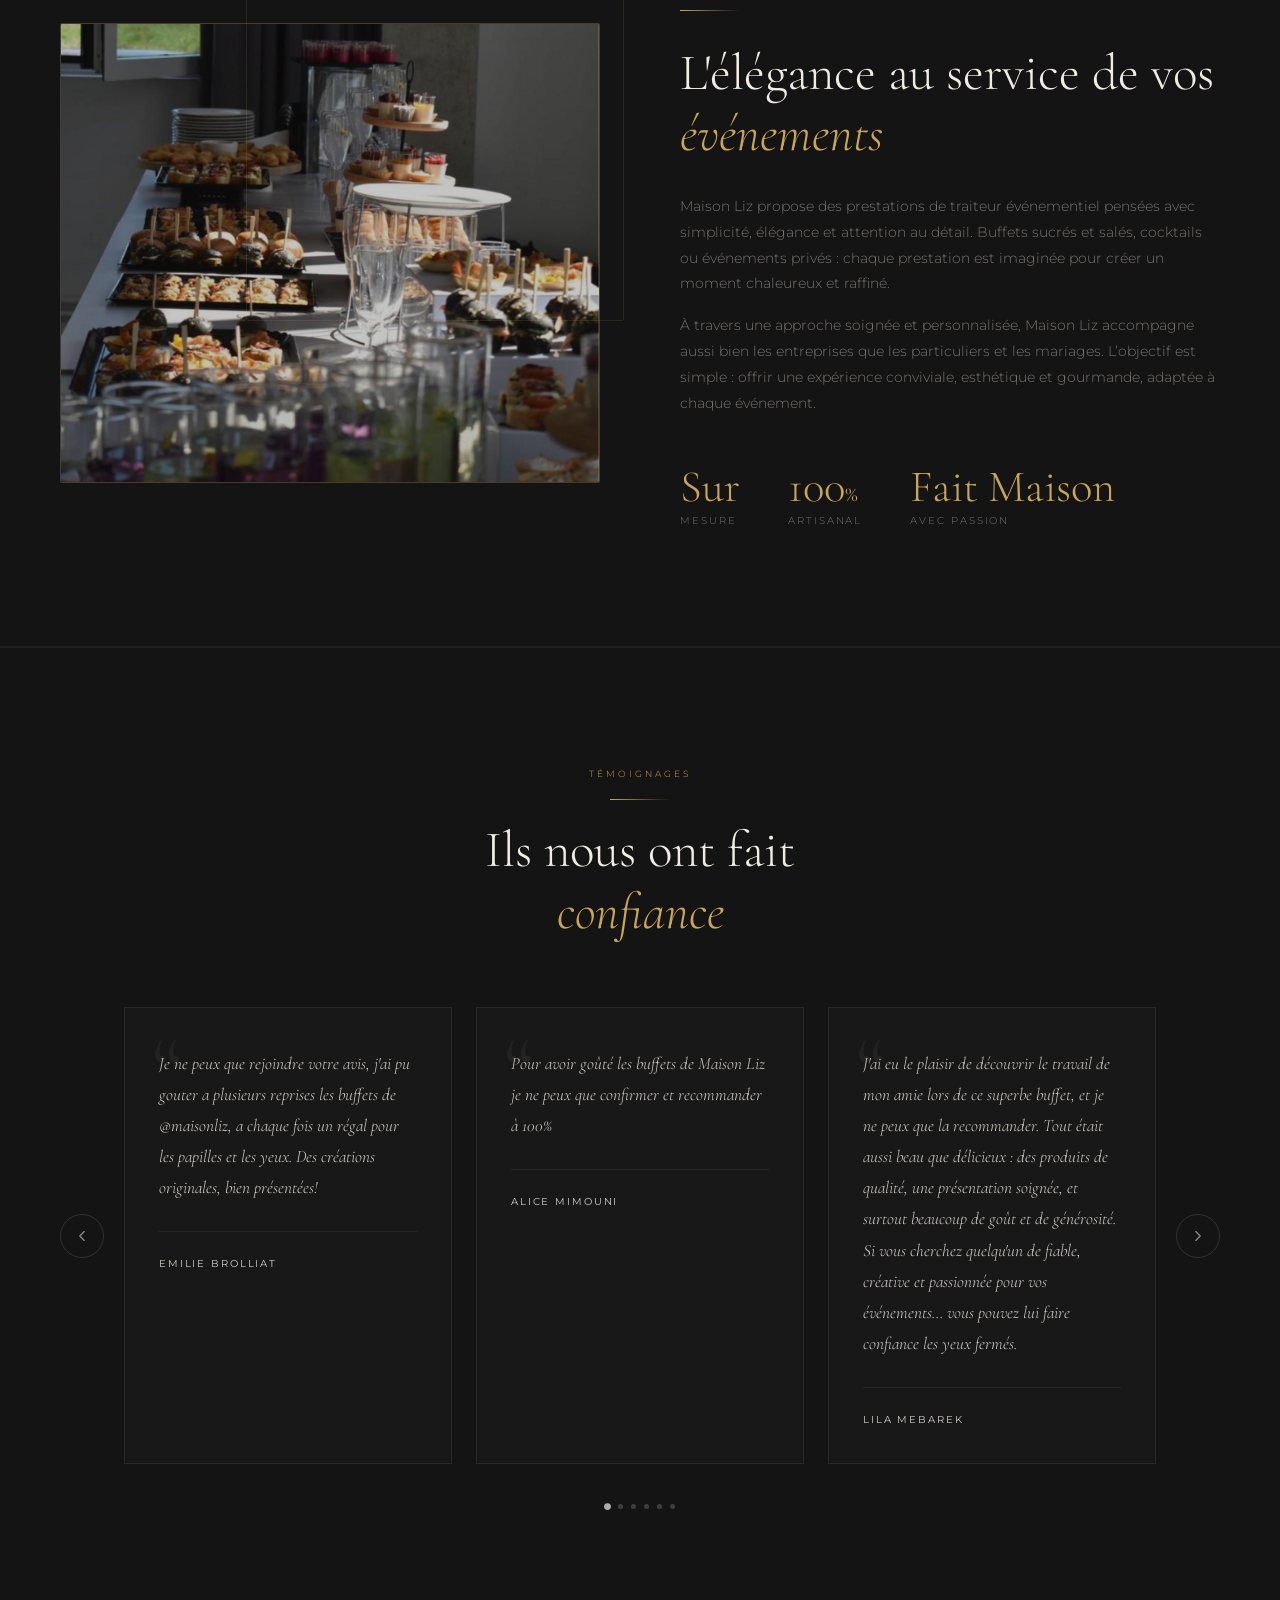
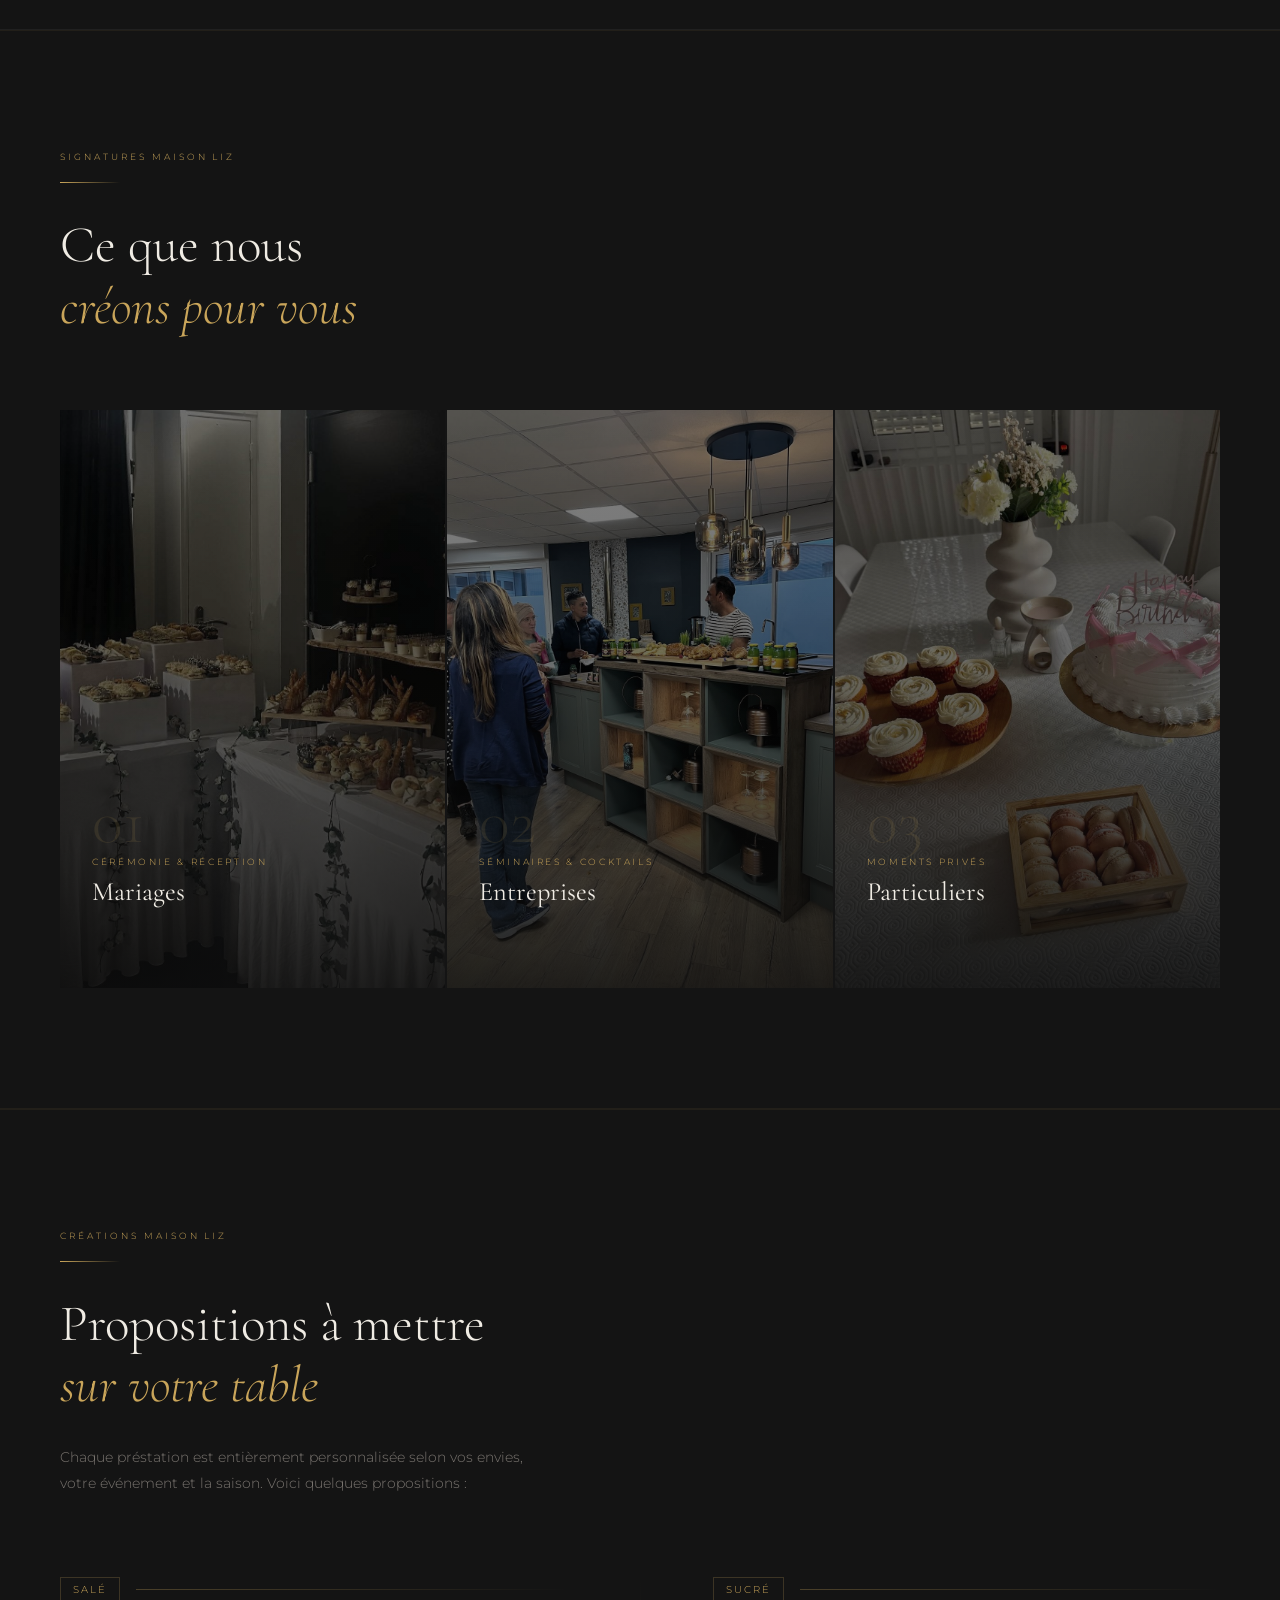
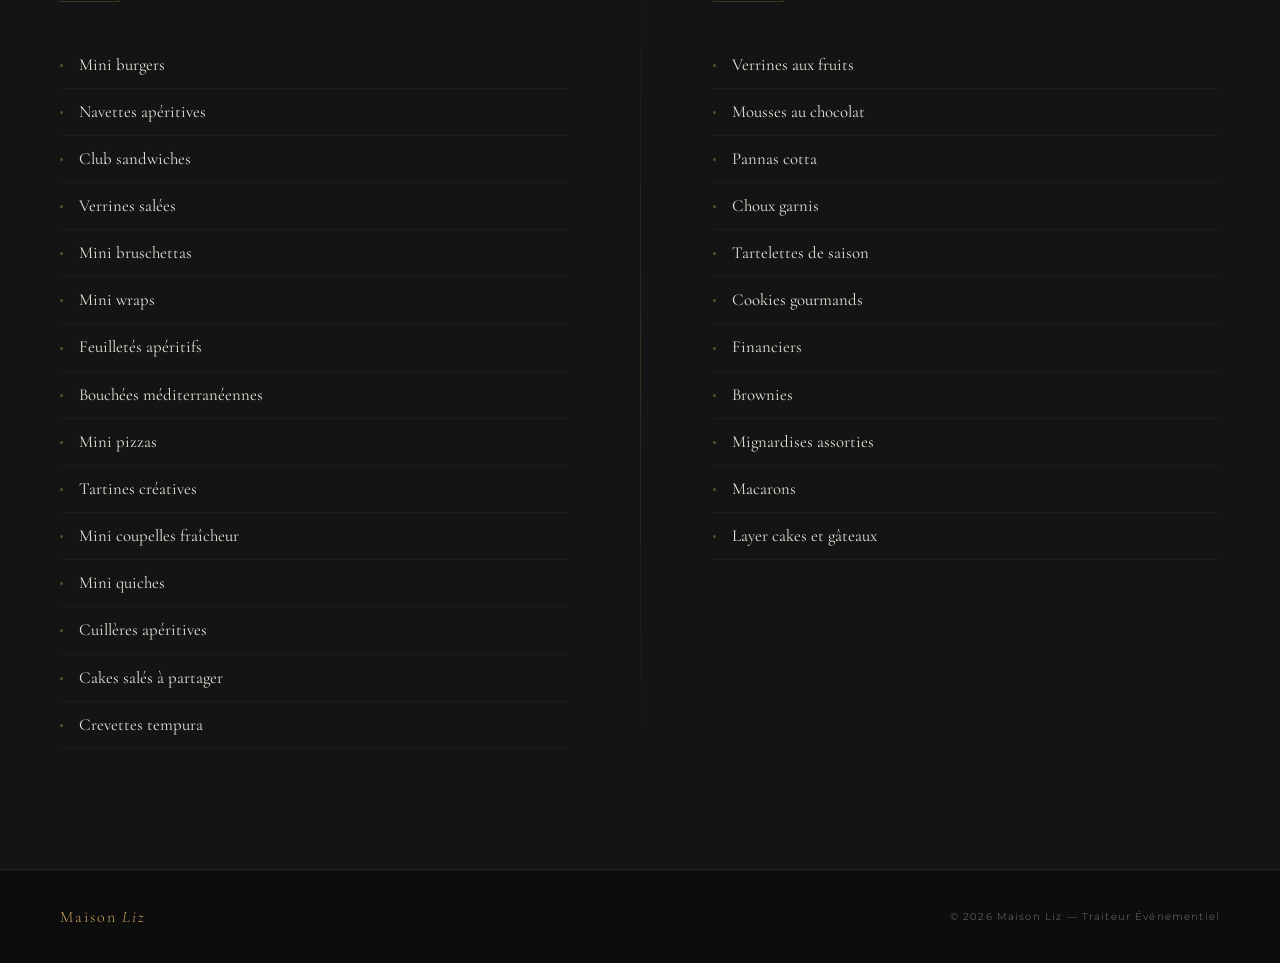
==== commit 5cbed43b: "Add files via upload" ====
--- a/index.html
+++ b/index.html
@@ -14,17 +14,10 @@
     /* ── REVIEWS SECTION ── */
     #reviews {
       background: var(--dark-2);
-      border-top: 1px solid rgba(201,165,90,.08);
-      border-bottom: 1px solid rgba(201,165,90,.08);
+      border-top: 1px solid rgba(255,255,255,.05);
+      border-bottom: 1px solid rgba(255,255,255,.05);
       position: relative;
       overflow: hidden;
-    }
-    #reviews::before {
-      content: '';
-      position: absolute;
-      inset: 0;
-      background: none;
-      pointer-events: none;
     }
     .reviews-header {
       text-align: center;
@@ -33,19 +26,29 @@
     .reviews-header .gold-rule {
       margin: 12px auto 20px;
     }
-    .reviews-grid {
-      display: grid;
-      grid-template-columns: repeat(3, 1fr);
-      gap: 24px;
+
+    /* ── carousel viewport ── */
+    .reviews-viewport {
       max-width: 1100px;
       margin: 0 auto;
-    }
+      overflow: hidden;
+    }
+    .reviews-track {
+      display: flex;
+      gap: 24px;
+      transition: transform .72s cubic-bezier(.76,0,.24,1);
+      will-change: transform;
+    }
+
+    /* each card: fixed width = (viewport - 2 gaps) / 3 */
     .review-card {
+      flex: 0 0 calc((100% - 48px) / 3);
       background: rgba(255,255,255,.02);
       border: 1px solid rgba(255,255,255,.07);
       padding: 40px 34px 36px;
       position: relative;
       transition: border-color .35s ease, transform .35s ease;
+      box-sizing: border-box;
     }
     .review-card:hover {
       border-color: rgba(255,255,255,.16);
@@ -56,19 +59,11 @@
       font-family: 'Cormorant Garamond', serif;
       font-size: 6rem;
       line-height: 1;
-      color: rgba(255,255,255,.06);
+      color: rgba(255,255,255,.05);
       position: absolute;
       top: 14px;
       left: 26px;
       pointer-events: none;
-    }
-    .review-stars {
-      margin-bottom: 20px;
-    }
-    .review-stars span {
-      color: var(--text-muted);
-      font-size: .8rem;
-      letter-spacing: 3px;
     }
     .review-text {
       font-family: var(--serif);
@@ -80,9 +75,6 @@
       margin-bottom: 28px;
     }
     .review-author {
-      display: flex;
-      flex-direction: column;
-      gap: 4px;
       padding-top: 20px;
       border-top: 1px solid rgba(255,255,255,.06);
     }
@@ -94,19 +86,64 @@
       text-transform: uppercase;
       color: var(--text);
     }
-    .review-author-event {
-      font-family: var(--sans);
-      font-size: .6rem;
-      font-weight: 300;
-      letter-spacing: .12em;
-      color: var(--text-muted);
-      text-transform: uppercase;
-    }
-    @media (max-width: 1024px) {
-      .reviews-grid { grid-template-columns: 1fr; gap: 20px; max-width: 560px; }
-    }
-    @media (max-width: 768px) {
-      .reviews-grid { max-width: 100%; }
+
+    /* ── carousel wrapper (arrows + viewport) ── */
+    .reviews-carousel-wrap {
+      display: flex;
+      align-items: center;
+      gap: 20px;
+      max-width: 1160px;
+      margin: 0 auto;
+    }
+    .reviews-arrow {
+      flex-shrink: 0;
+      width: 44px;
+      height: 44px;
+      border: 1px solid rgba(255,255,255,.12);
+      background: transparent;
+      color: rgba(255,255,255,.55);
+      border-radius: 50%;
+      cursor: pointer;
+      display: flex;
+      align-items: center;
+      justify-content: center;
+      transition: border-color .25s, color .25s, background .25s;
+    }
+    .reviews-arrow:hover {
+      border-color: rgba(255,255,255,.45);
+      color: #fff;
+      background: rgba(255,255,255,.05);
+    }
+    .reviews-arrow svg {
+      width: 18px;
+      height: 18px;
+    }
+
+    /* ── dot indicators ── */
+    .reviews-dots {
+      display: flex;
+      justify-content: center;
+      gap: 8px;
+      margin-top: 40px;
+    }
+    .reviews-dot {
+      width: 5px;
+      height: 5px;
+      border-radius: 50%;
+      background: rgba(255,255,255,.18);
+      transition: background .3s, transform .3s;
+      cursor: pointer;
+    }
+    .reviews-dot.active {
+      background: rgba(255,255,255,.65);
+      transform: scale(1.35);
+    }
+
+    @media (max-width: 900px) {
+      .review-card { flex: 0 0 calc((100% - 24px) / 2); }
+    }
+    @media (max-width: 580px) {
+      .review-card { flex: 0 0 100%; }
     }
   </style>
   <meta name="description" content="Maison Liz, traiteur événementiel élégant spécialisé dans les buffets sucrés et salés pour mariages, entreprises et événements privés.">
@@ -215,42 +252,18 @@
       <div class="gold-rule reveal reveal-delay-1"></div>
       <h2 class="section-title reveal reveal-delay-1">Ils nous ont fait<br><em>confiance</em></h2>
     </div>
-    <div class="reviews-grid">
-
-      <div class="review-card reveal">
-        <div class="review-stars"><span>★★★★★</span></div>
-        <p class="review-text">
-          N°1
-        </p>
-        <div class="review-author">
-          <span class="review-author-name">John Doe.</span>
-          <span class="review-author-event">Mariage</span>
-        </div>
-      </div>
-
-      <div class="review-card reveal reveal-delay-1">
-        <div class="review-stars"><span>★★★★★</span></div>
-        <p class="review-text">
-          N°2
-        </p>
-        <div class="review-author">
-          <span class="review-author-name">Jane Doe</span>
-          <span class="review-author-event">Événement Entreprise</span>
-        </div>
-      </div>
-
-      <div class="review-card reveal reveal-delay-2">
-        <div class="review-stars"><span>★★★★★</span></div>
-        <p class="review-text">
-          N°3
-        </p>
-        <div class="review-author">
-          <span class="review-author-name">John & Jane Doe</span>
-          <span class="review-author-event">Anniversaire Privé</span>
-        </div>
-      </div>
-
-    </div>
+    <div class="reviews-carousel-wrap">
+      <button class="reviews-arrow reviews-arrow--prev" id="reviewsPrev" aria-label="Précédent">
+        <svg viewBox="0 0 24 24" fill="none" stroke="currentColor" stroke-width="1.5" stroke-linecap="round" stroke-linejoin="round"><polyline points="15 18 9 12 15 6"/></svg>
+      </button>
+      <div class="reviews-viewport">
+        <div class="reviews-track" id="reviewsTrack"></div>
+      </div>
+      <button class="reviews-arrow reviews-arrow--next" id="reviewsNext" aria-label="Suivant">
+        <svg viewBox="0 0 24 24" fill="none" stroke="currentColor" stroke-width="1.5" stroke-linecap="round" stroke-linejoin="round"><polyline points="9 18 15 12 9 6"/></svg>
+      </button>
+    </div>
+    <div class="reviews-dots" id="reviewsDots"></div>
   </section>
 
   <!-- SIGNATURES MAISON LIZ -->
@@ -516,6 +529,110 @@
     const mobileMenu = document.getElementById('mobile-menu');
     hamburger.addEventListener('click', () => mobileMenu.classList.toggle('open'));
     function closeMobile() { mobileMenu.classList.remove('open'); }
+    // ── REVIEWS CAROUSEL ──────────────────────────────────────────
+    const reviews = [
+      { quote: "Je ne peux que rejoindre votre avis, j'ai pu gouter a plusieurs reprises les buffets de @maisonliz, a chaque fois un régal pour les papilles et les yeux. Des créations originales, bien présentées!", name: "Emilie Brolliat" },
+      { quote: "Pour avoir goûté les buffets de Maison Liz je ne peux que confirmer et recommander à 100%", name: "Alice Mimouni" },
+      { quote: "J'ai eu le plaisir de découvrir le travail de mon amie lors de ce superbe buffet, et je ne peux que la recommander. Tout était aussi beau que délicieux : des produits de qualité, une présentation soignée, et surtout beaucoup de goût et de générosité. Si vous cherchez quelqu'un de fiable, créative et passionnée pour vos événements... vous pouvez lui faire confiance les yeux fermés.", name: "Lila Mebarek" },
+      { quote: "Nous avons découvert le travail de Maison Liz @maisonliz_events, qui avait préparé de superbes douceurs pour la dégustation. C'était aussi beau que bon ! Un vrai régal pour les yeux et les papilles", name: "La CSF Loire" },
+      { quote: "Merci Maison Liz un service au top ! Les formules du midi étaient délicieuses", name: "Virginie Neto Garcia" },
+      { quote: "Tellllllement bon !!! Ma maman était super contente ! Elle m'a dit de te dire qu'ils étaient délicieux", name: "Anaïs (via WhatsApp)" },
+    ];
+
+    const VISIBLE   = 3; // cards visible at once
+    const GAP       = 24;
+    const track     = document.getElementById('reviewsTrack');
+    const dotsWrap  = document.getElementById('reviewsDots');
+    const total     = reviews.length;
+
+    // Build cloned infinite loop: [...last VISIBLE] + [...all] + [...first VISIBLE]
+    const order = [
+      ...reviews.slice(-VISIBLE),
+      ...reviews,
+      ...reviews.slice(0, VISIBLE)
+    ];
+
+    order.forEach(r => {
+      const card = document.createElement('div');
+      card.className = 'review-card';
+      card.innerHTML = `
+        <p class="review-text">${r.quote}</p>
+        <div class="review-author">
+          <span class="review-author-name">${r.name}</span>
+        </div>`;
+      track.appendChild(card);
+    });
+
+    // Dots (one per real review)
+    reviews.forEach((_, i) => {
+      const d = document.createElement('div');
+      d.className = 'reviews-dot' + (i === 0 ? ' active' : '');
+      d.addEventListener('click', () => goTo(i));
+      dotsWrap.appendChild(d);
+    });
+
+    let current = 0; // index in the real reviews array
+    let isTransitioning = false;
+    let timer;
+
+    function cardWidth() {
+      return track.children[0] ? track.children[0].offsetWidth + GAP : 0;
+    }
+
+    function setPosition(index, animate) {
+      const offset = (index + VISIBLE) * cardWidth();
+      track.style.transition = animate ? 'transform .72s cubic-bezier(.76,0,.24,1)' : 'none';
+      track.style.transform  = `translateX(-${offset}px)`;
+    }
+
+    function updateDots() {
+      dotsWrap.querySelectorAll('.reviews-dot').forEach((d, i) => {
+        d.classList.toggle('active', i === current);
+      });
+    }
+
+    function goTo(index, animate = true) {
+      current = ((index % total) + total) % total;
+      setPosition(current, animate);
+      updateDots();
+    }
+
+    function next() {
+      if (isTransitioning) return;
+      isTransitioning = true;
+      goTo(current + 1, true);
+    }
+
+    // After transition ends, silently jump back if we're in the clone zone
+    track.addEventListener('transitionend', () => {
+      isTransitioning = false;
+      // no looping needed since we're not animating past the clone boundary here
+    });
+
+    // Init: jump to position 0 without animation
+    setPosition(0, false);
+    updateDots();
+
+    // Auto-advance every 4.5s
+    function startTimer() { timer = setInterval(next, 4500); }
+    function stopTimer()  { clearInterval(timer); }
+    startTimer();
+
+    // Arrows
+    document.getElementById('reviewsPrev').addEventListener('click', () => {
+      stopTimer(); goTo(current - 1, true); startTimer();
+    });
+    document.getElementById('reviewsNext').addEventListener('click', () => {
+      stopTimer(); goTo(current + 1, true); startTimer();
+    });
+
+    // Pause on hover
+    track.addEventListener('mouseenter', stopTimer);
+    track.addEventListener('mouseleave', startTimer);
+
+    // Recalculate on resize
+    window.addEventListener('resize', () => setPosition(current, false));
+    // ──────────────────────────────────────────────────────────────
   </script>
 </body>
 </html>
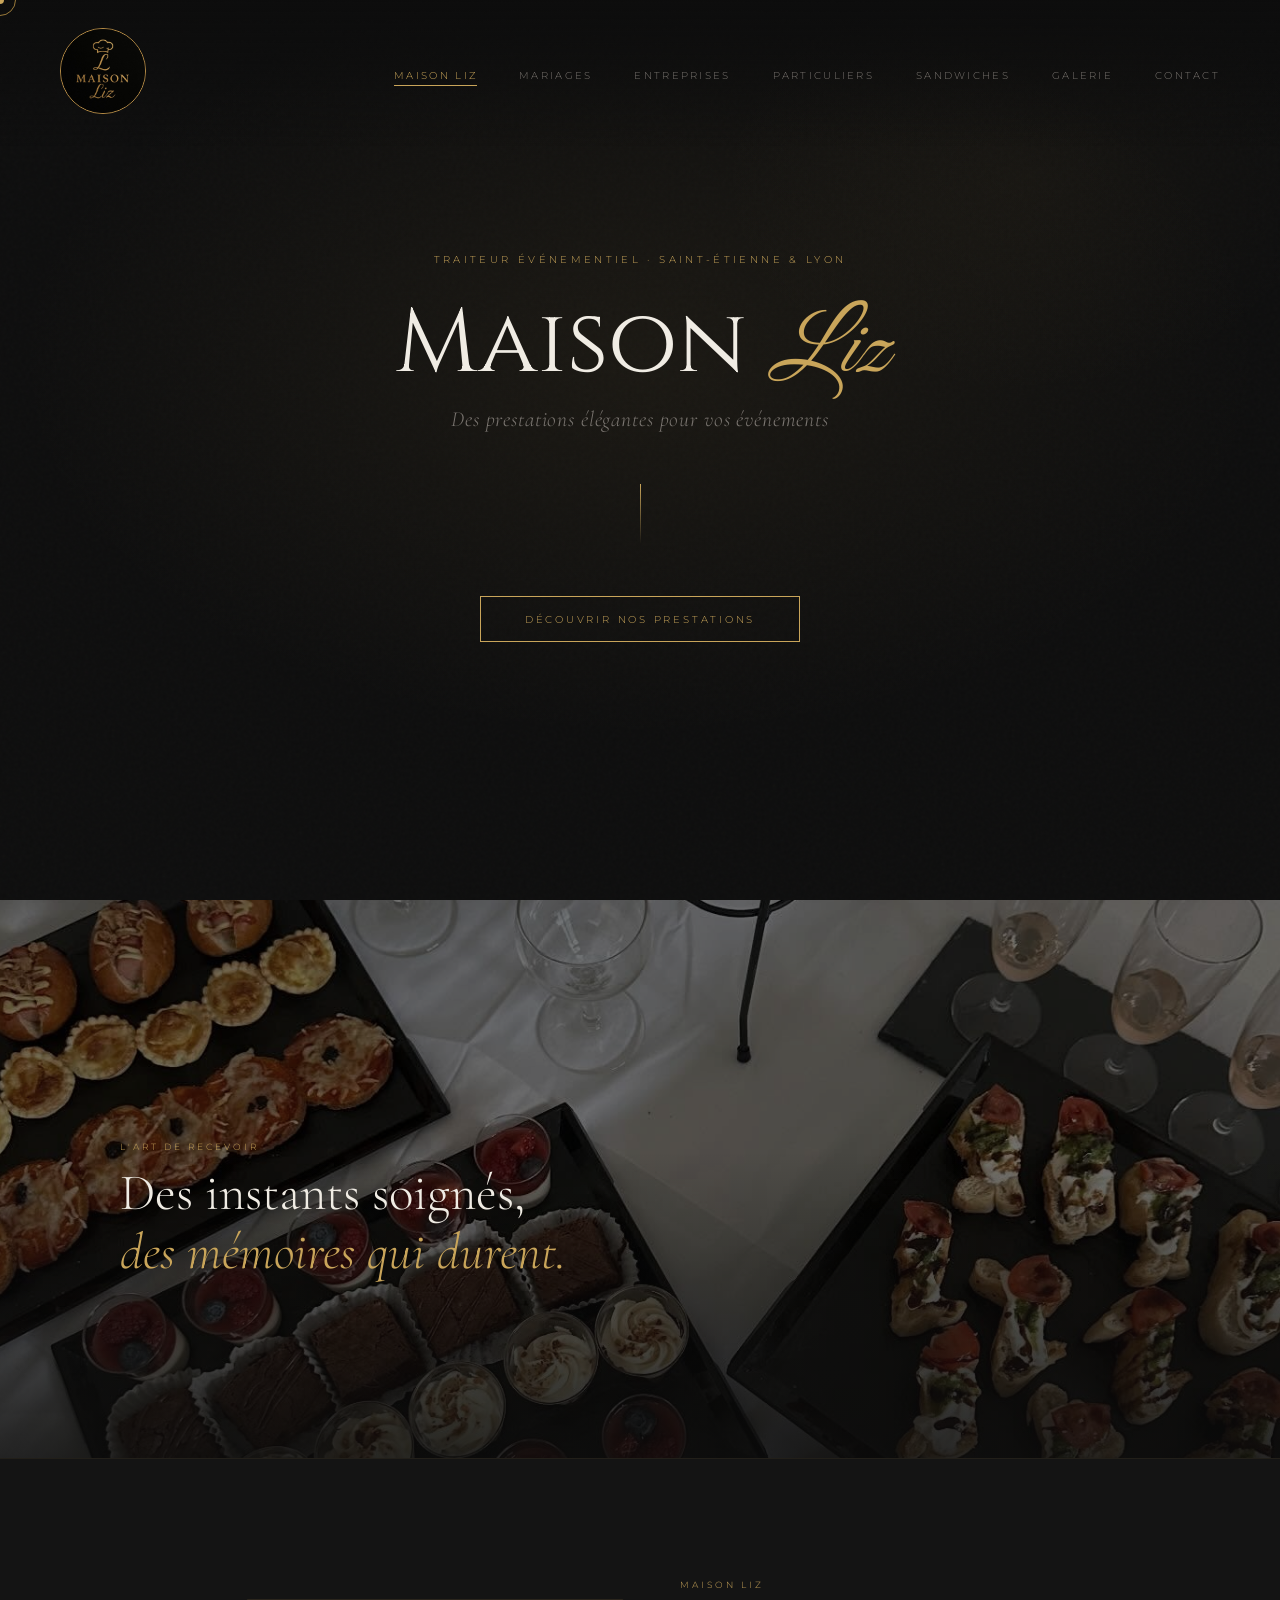
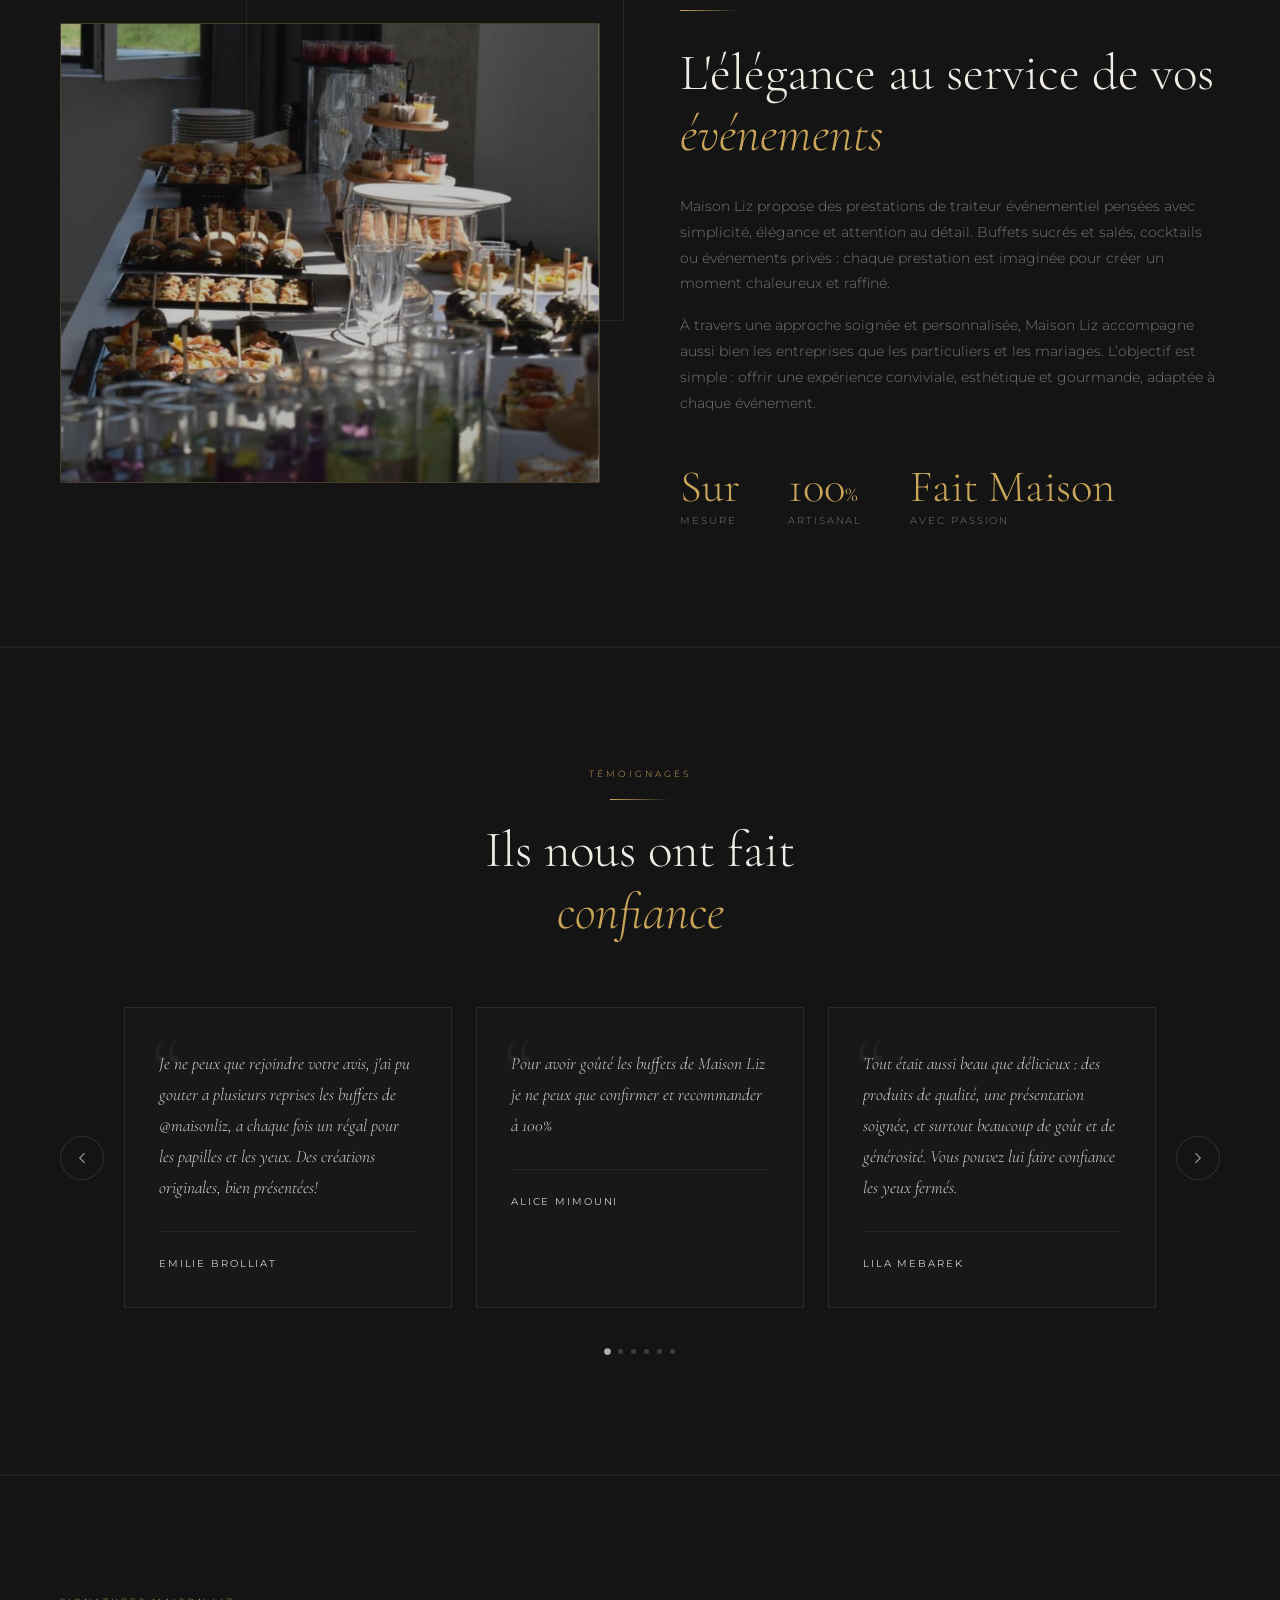
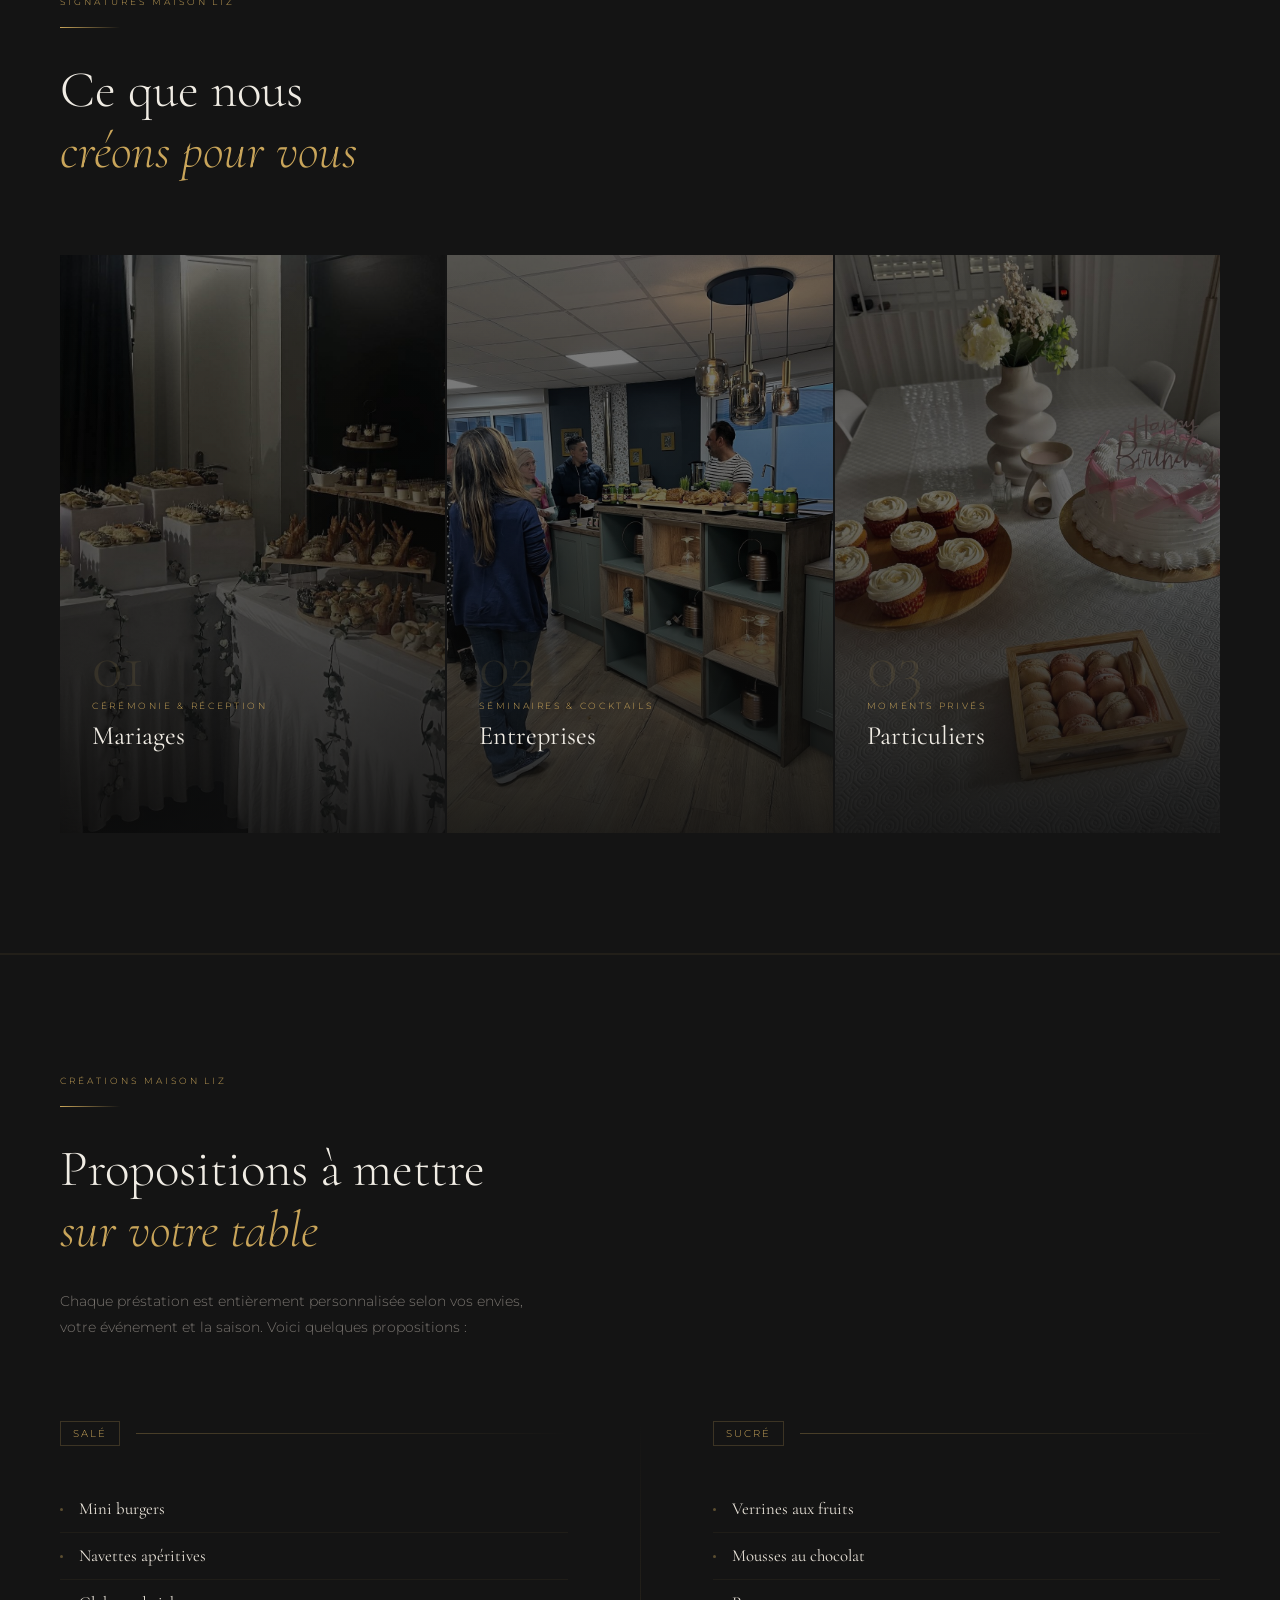
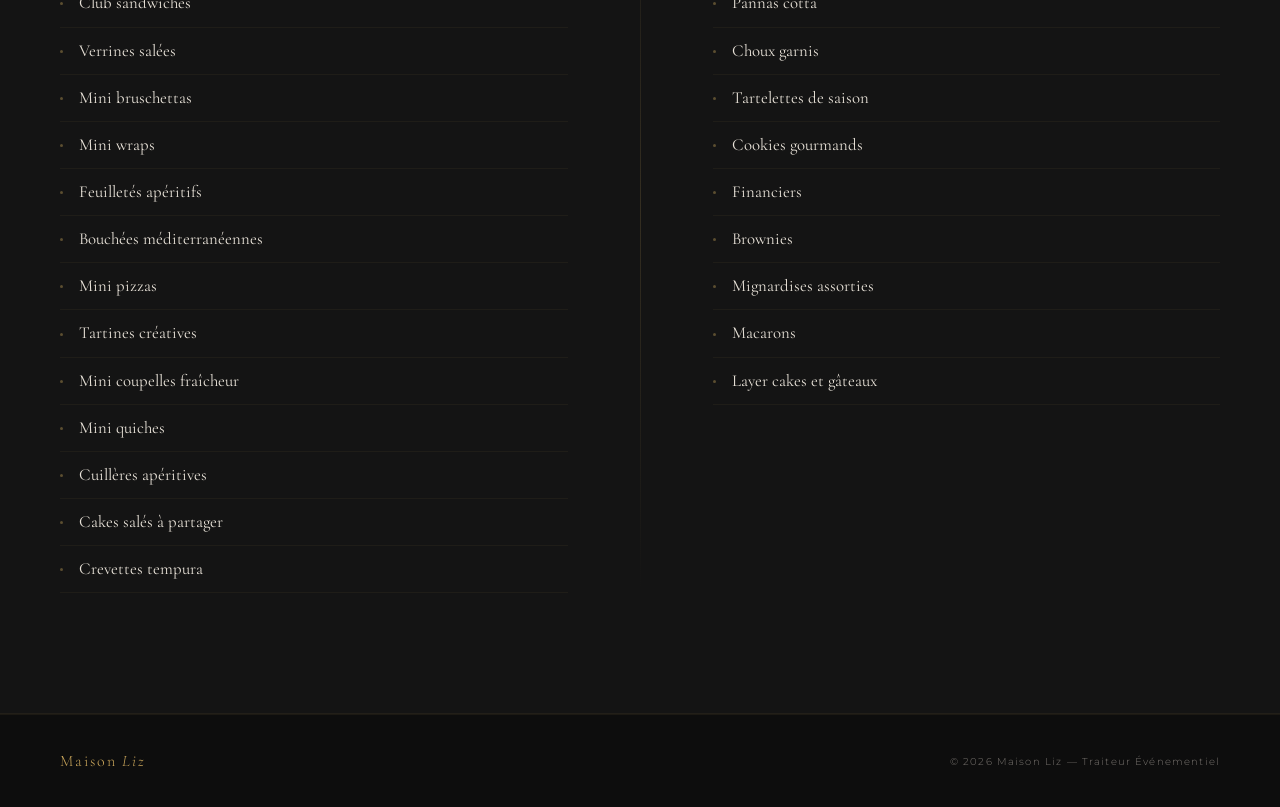
==== commit 233a3fd6: "Add files via upload" ====
--- a/index.html
+++ b/index.html
@@ -533,7 +533,7 @@
     const reviews = [
       { quote: "Je ne peux que rejoindre votre avis, j'ai pu gouter a plusieurs reprises les buffets de @maisonliz, a chaque fois un régal pour les papilles et les yeux. Des créations originales, bien présentées!", name: "Emilie Brolliat" },
       { quote: "Pour avoir goûté les buffets de Maison Liz je ne peux que confirmer et recommander à 100%", name: "Alice Mimouni" },
-      { quote: "J'ai eu le plaisir de découvrir le travail de mon amie lors de ce superbe buffet, et je ne peux que la recommander. Tout était aussi beau que délicieux : des produits de qualité, une présentation soignée, et surtout beaucoup de goût et de générosité. Si vous cherchez quelqu'un de fiable, créative et passionnée pour vos événements... vous pouvez lui faire confiance les yeux fermés.", name: "Lila Mebarek" },
+      { quote: "Tout était aussi beau que délicieux : des produits de qualité, une présentation soignée, et surtout beaucoup de goût et de générosité. Vous pouvez lui faire confiance les yeux fermés.", name: "Lila Mebarek" },
       { quote: "Nous avons découvert le travail de Maison Liz @maisonliz_events, qui avait préparé de superbes douceurs pour la dégustation. C'était aussi beau que bon ! Un vrai régal pour les yeux et les papilles", name: "La CSF Loire" },
       { quote: "Merci Maison Liz un service au top ! Les formules du midi étaient délicieuses", name: "Virginie Neto Garcia" },
       { quote: "Tellllllement bon !!! Ma maman était super contente ! Elle m'a dit de te dire qu'ils étaient délicieux", name: "Anaïs (via WhatsApp)" },
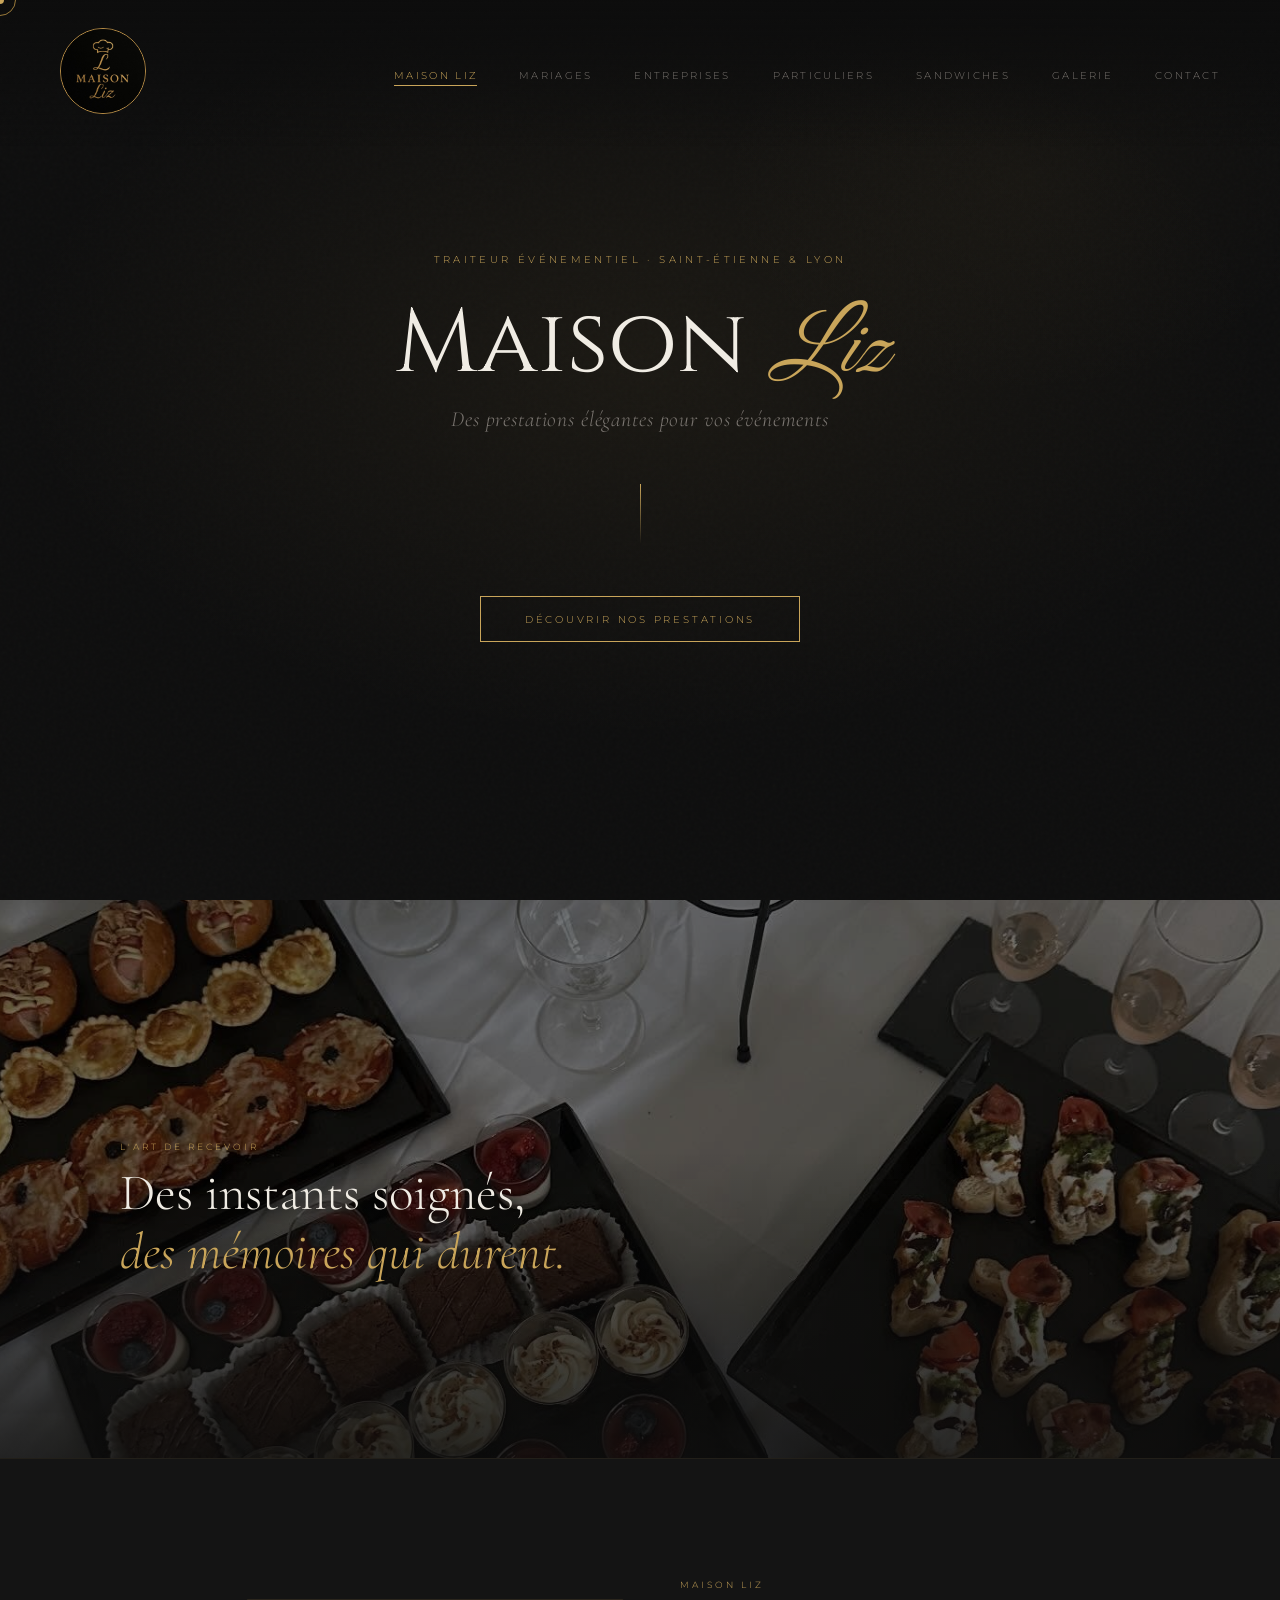
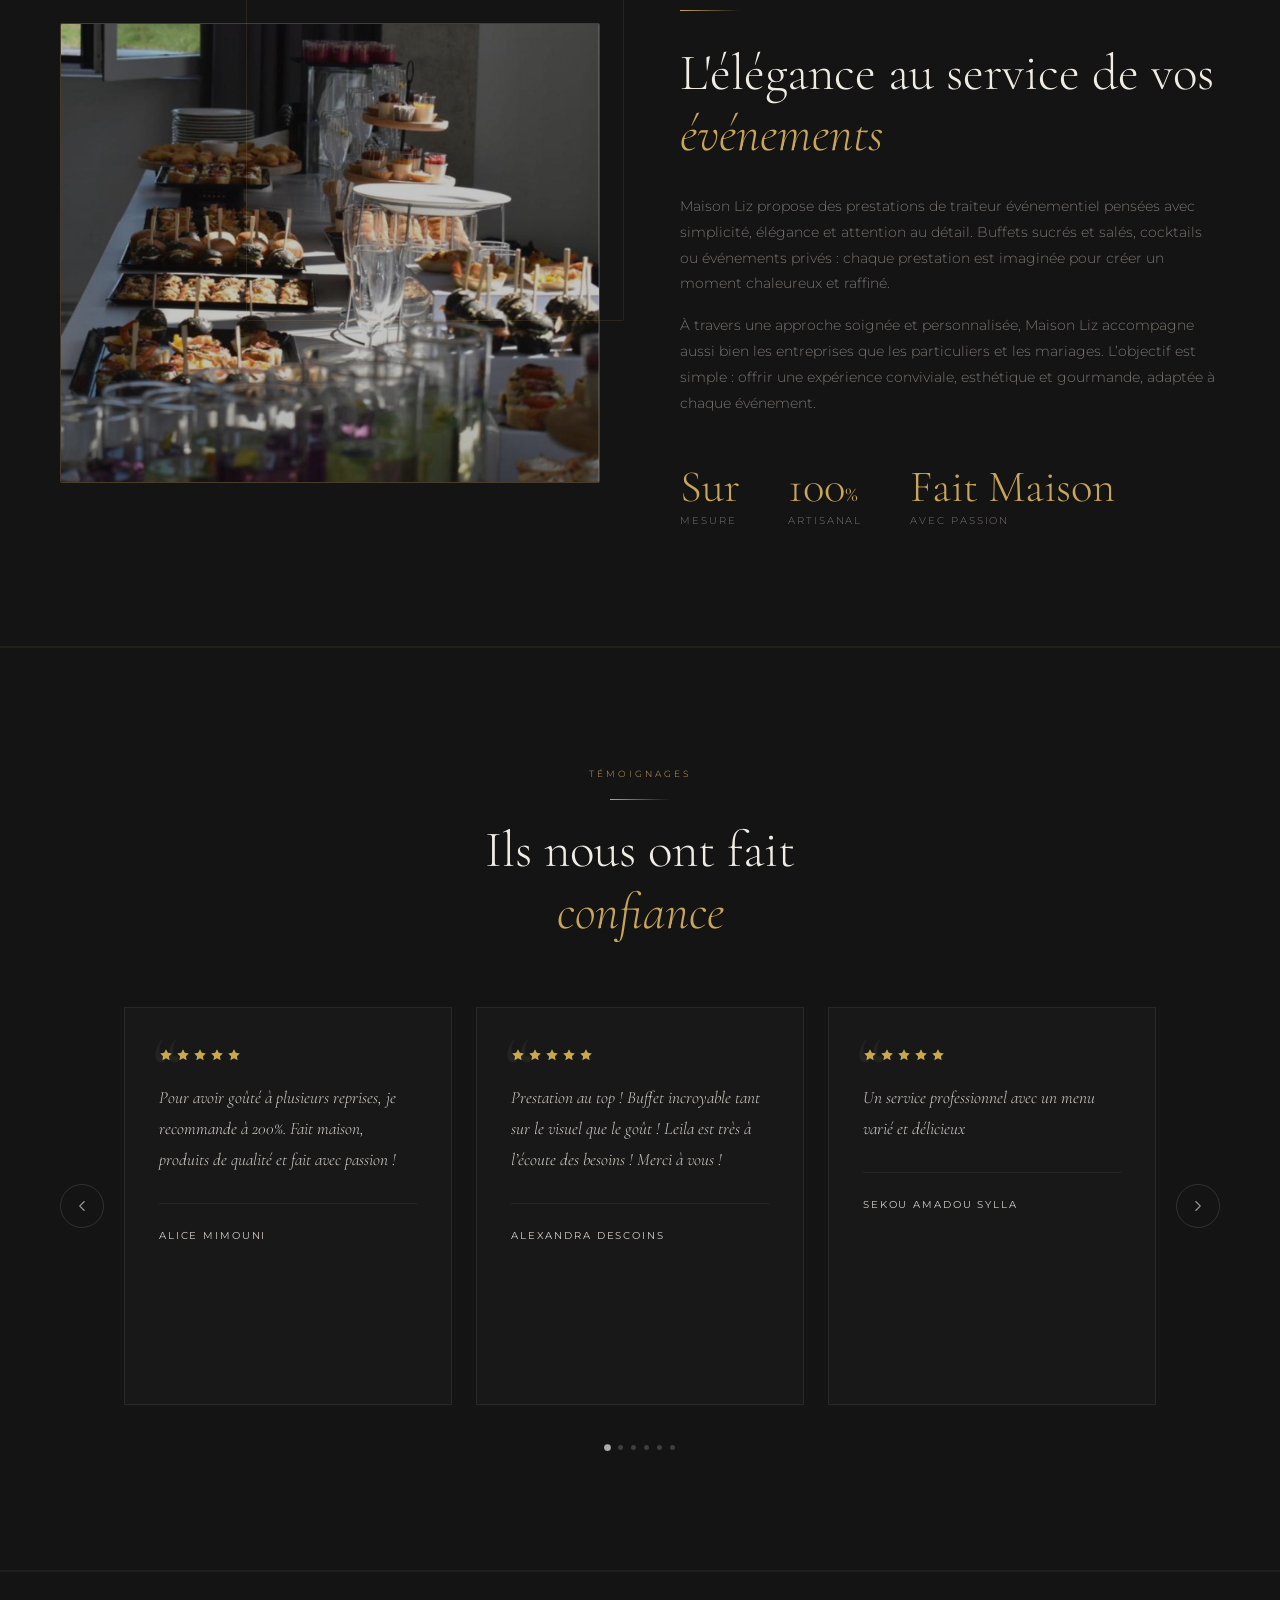
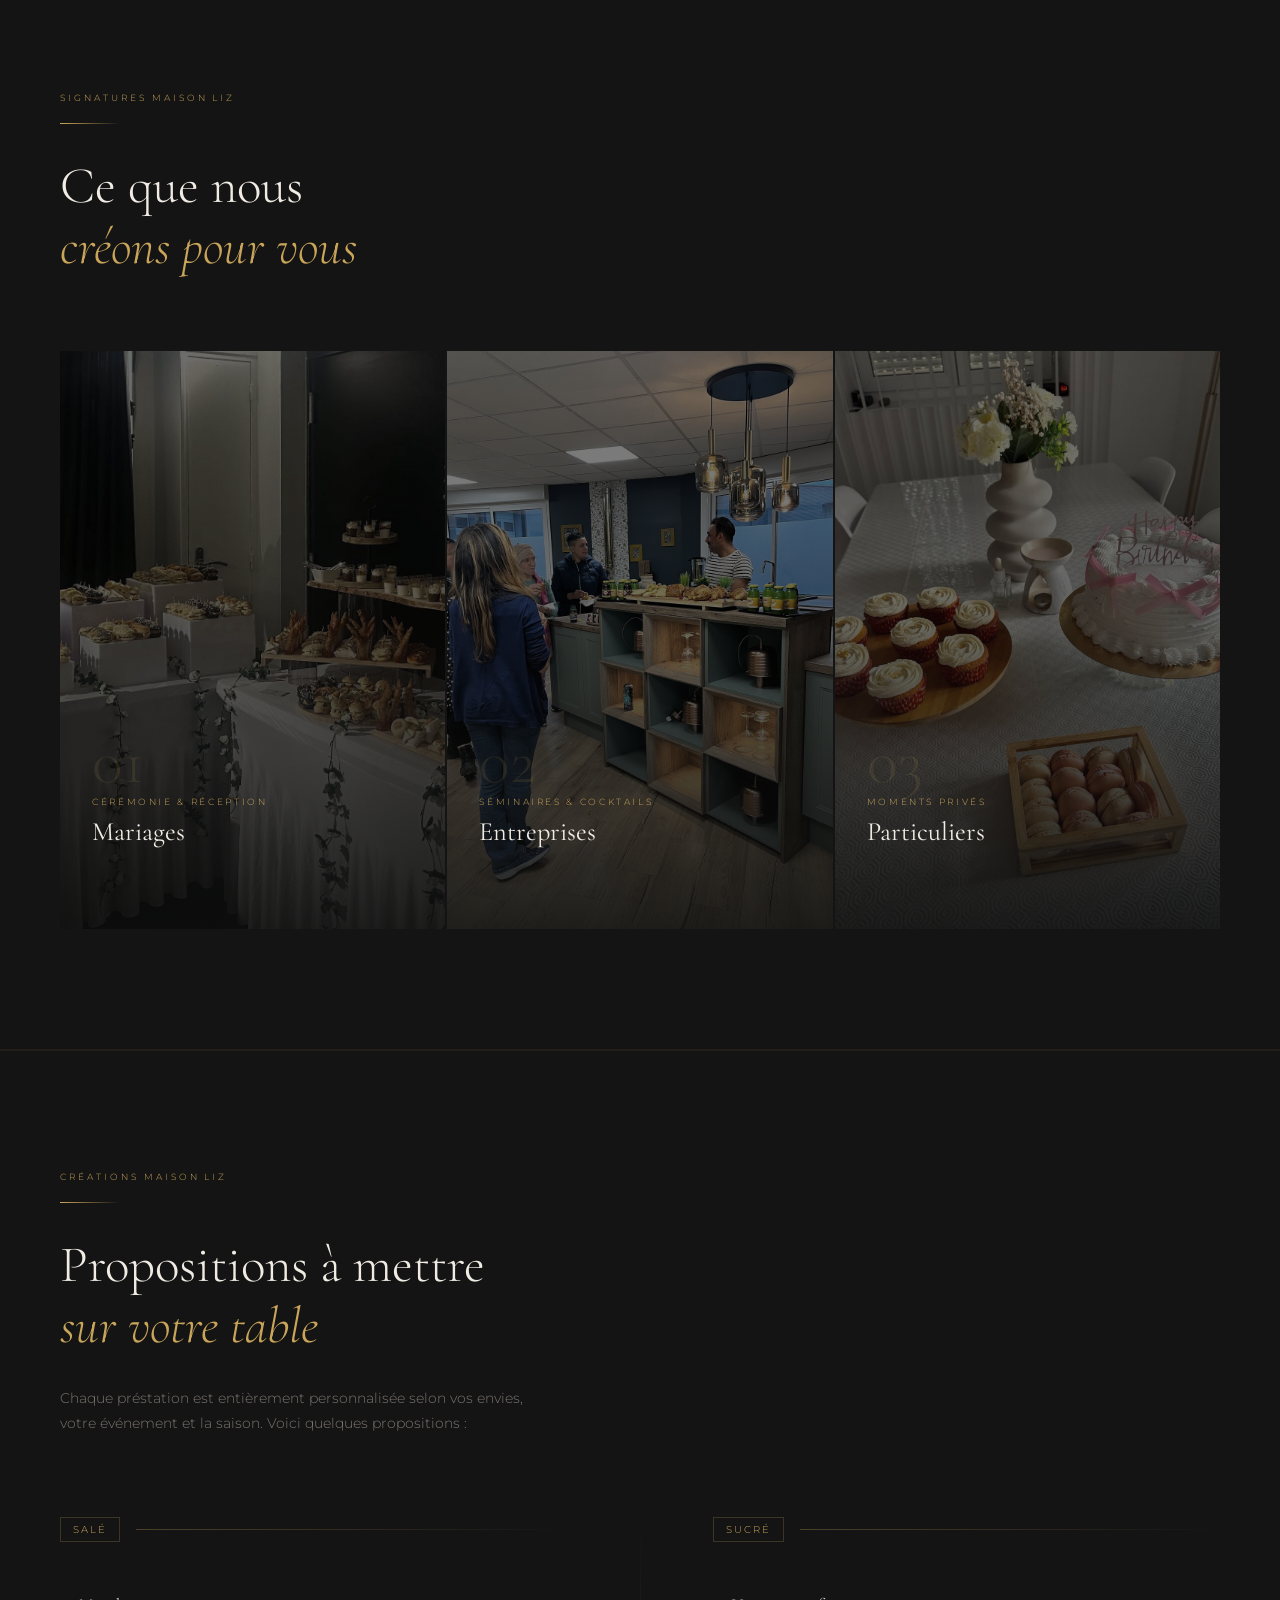
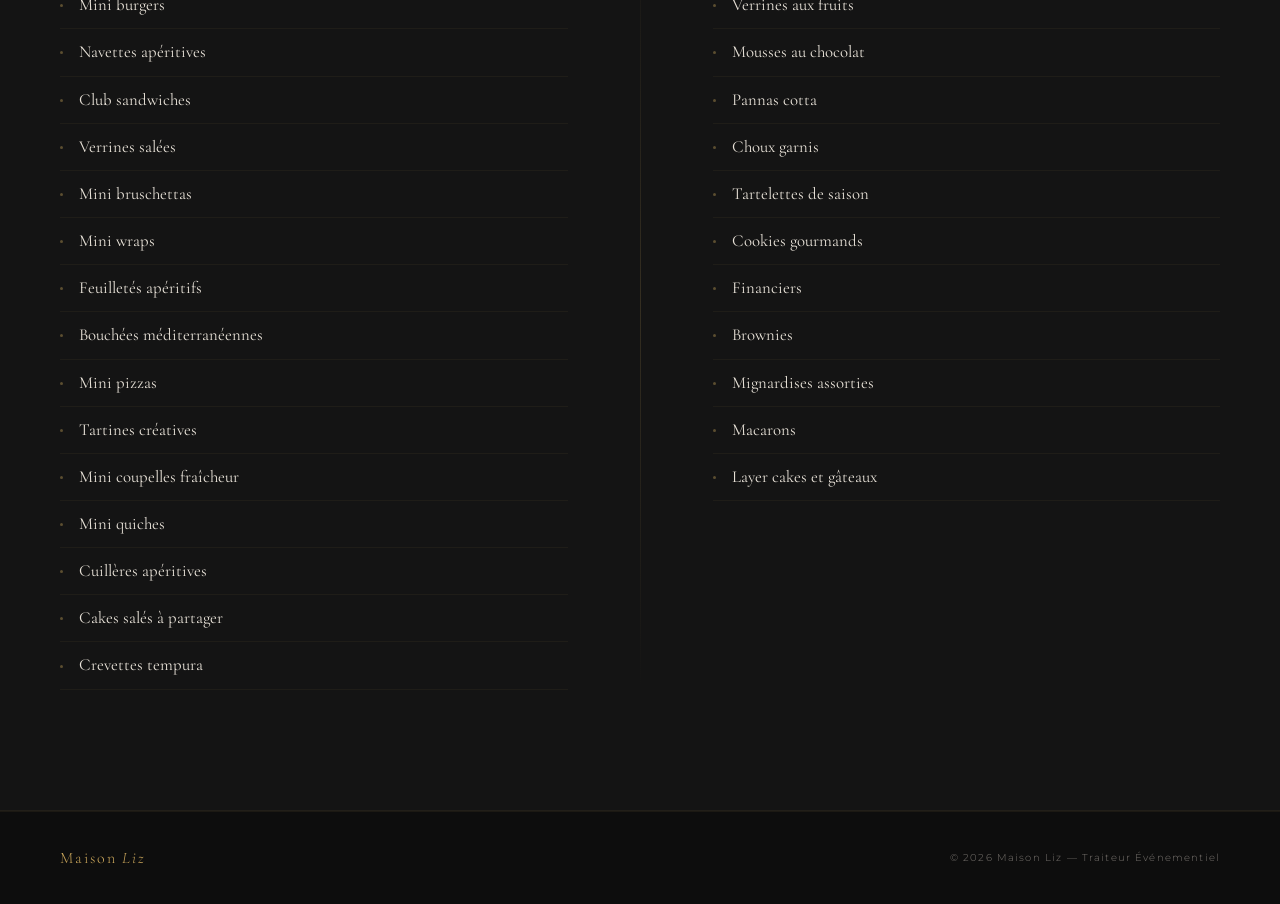
==== commit 86042232: "Add files via upload" ====
--- a/index.html
+++ b/index.html
@@ -54,6 +54,22 @@
       border-color: rgba(255,255,255,.16);
       transform: translateY(-4px);
     }
+    a.review-card {
+      text-decoration: none;
+      display: block;
+      cursor: pointer;
+    }
+    .review-stars {
+      display: flex;
+      gap: 3px;
+      margin-bottom: 20px;
+    }
+    .review-stars svg {
+      width: 14px;
+      height: 14px;
+      fill: #c9a84c;
+      flex-shrink: 0;
+    }
     .review-card::before {
       content: '\201C';
       font-family: 'Cormorant Garamond', serif;
@@ -531,12 +547,12 @@
     function closeMobile() { mobileMenu.classList.remove('open'); }
     // ── REVIEWS CAROUSEL ──────────────────────────────────────────
     const reviews = [
-      { quote: "Je ne peux que rejoindre votre avis, j'ai pu gouter a plusieurs reprises les buffets de @maisonliz, a chaque fois un régal pour les papilles et les yeux. Des créations originales, bien présentées!", name: "Emilie Brolliat" },
-      { quote: "Pour avoir goûté les buffets de Maison Liz je ne peux que confirmer et recommander à 100%", name: "Alice Mimouni" },
-      { quote: "Tout était aussi beau que délicieux : des produits de qualité, une présentation soignée, et surtout beaucoup de goût et de générosité. Vous pouvez lui faire confiance les yeux fermés.", name: "Lila Mebarek" },
-      { quote: "Nous avons découvert le travail de Maison Liz @maisonliz_events, qui avait préparé de superbes douceurs pour la dégustation. C'était aussi beau que bon ! Un vrai régal pour les yeux et les papilles", name: "La CSF Loire" },
-      { quote: "Merci Maison Liz un service au top ! Les formules du midi étaient délicieuses", name: "Virginie Neto Garcia" },
-      { quote: "Tellllllement bon !!! Ma maman était super contente ! Elle m'a dit de te dire qu'ils étaient délicieux", name: "Anaïs (via WhatsApp)" },
+      { quote: "Pour avoir goûté à plusieurs reprises, je recommande à 200%. Fait maison, produits de qualité et fait avec passion !", name: "Alice Mimouni", link: "https://share.google/z0jEsmUv5R6NulZ9W"},
+      { quote: "Prestation au top ! Buffet incroyable tant sur le visuel que le goût ! Leila est très à l’écoute des besoins ! Merci à vous !", name: "Alexandra Descoins", link: "https://share.google/BcEyTslAOB3nlEdWL" },
+      { quote: "Un service professionnel avec un menu varié et délicieux", name: "Sekou Amadou Sylla", link: "https://share.google/QGYkVjuSrrw0sGvhl" },
+      { quote: "J'ai eu la chance de participer à plusieurs événements où les buffets étaient organisés par Maison Liz : un régal pour les yeux et les papilles ! Tout est délicieux, la présentation est soignée, on sent que tout a été réfléchi dans les moindres détails. Bravo Maison Liz !", name: "Anaïs Leblanc", link: "https://share.google/gsTIS4anACPIsmssb" },
+      { quote: "Nos recommandons les prestations de Leïla et de son équipe. Tant au niveau des prestations que de la qualité des produits à suivre", name: "Groupe et Decouverte", link: "https://share.google/RoyfwXWbpCTSJMDbt" },
+      { quote: "Excellent traiteur. Produit frais de qualité et 100% maison. Je recommande", name: "Nasser", link: "https://share.google/hWPvkmgrw3R1KK9vz" },
     ];
 
     const VISIBLE   = 3; // cards visible at once
@@ -552,10 +568,16 @@
       ...reviews.slice(0, VISIBLE)
     ];
 
+    const starSVG = `<svg viewBox="0 0 24 24" xmlns="http://www.w3.org/2000/svg"><path d="M12 2l3.09 6.26L22 9.27l-5 4.87 1.18 6.88L12 17.77l-6.18 3.25L7 14.14 2 9.27l6.91-1.01L12 2z"/></svg>`;
+
     order.forEach(r => {
-      const card = document.createElement('div');
+      const card = document.createElement('a');
       card.className = 'review-card';
+      card.href = r.link;
+      card.target = '_blank';
+      card.rel = 'noopener noreferrer';
       card.innerHTML = `
+        <div class="review-stars">${starSVG.repeat(5)}</div>
         <p class="review-text">${r.quote}</p>
         <div class="review-author">
           <span class="review-author-name">${r.name}</span>
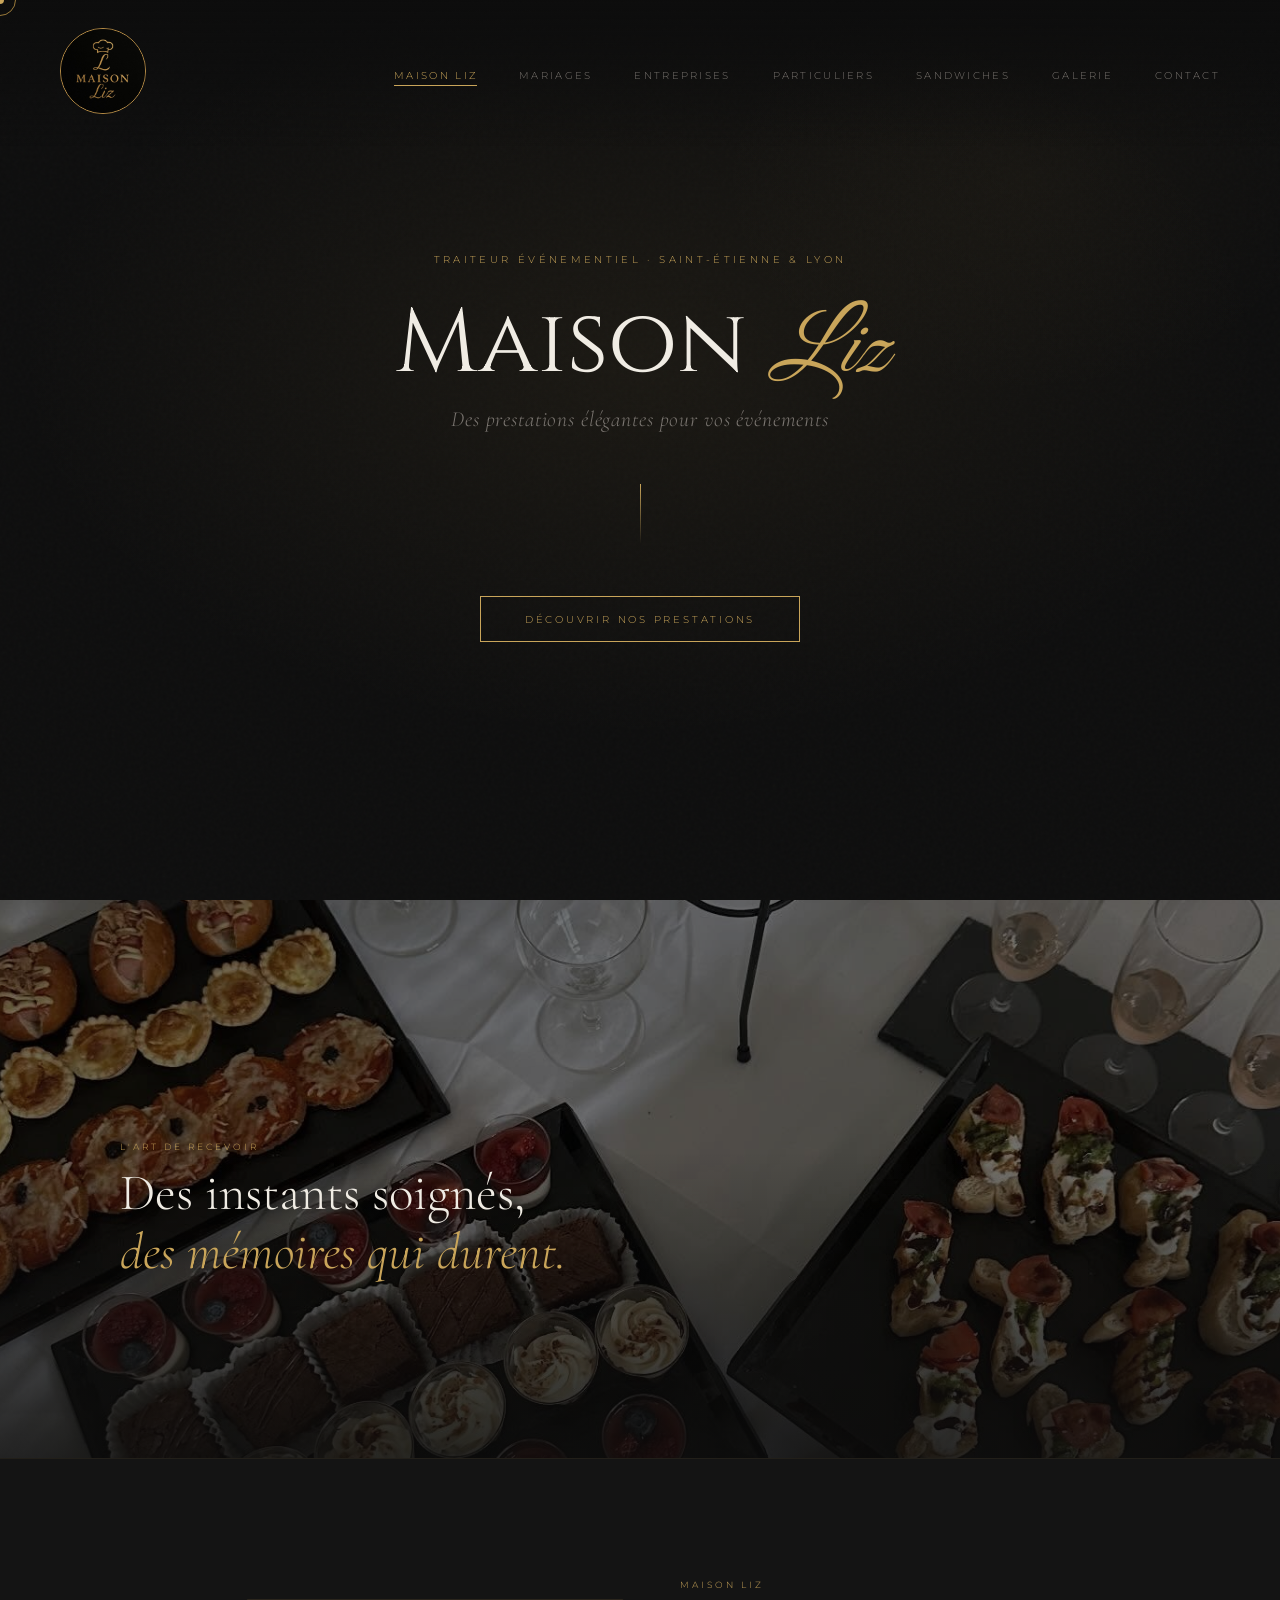
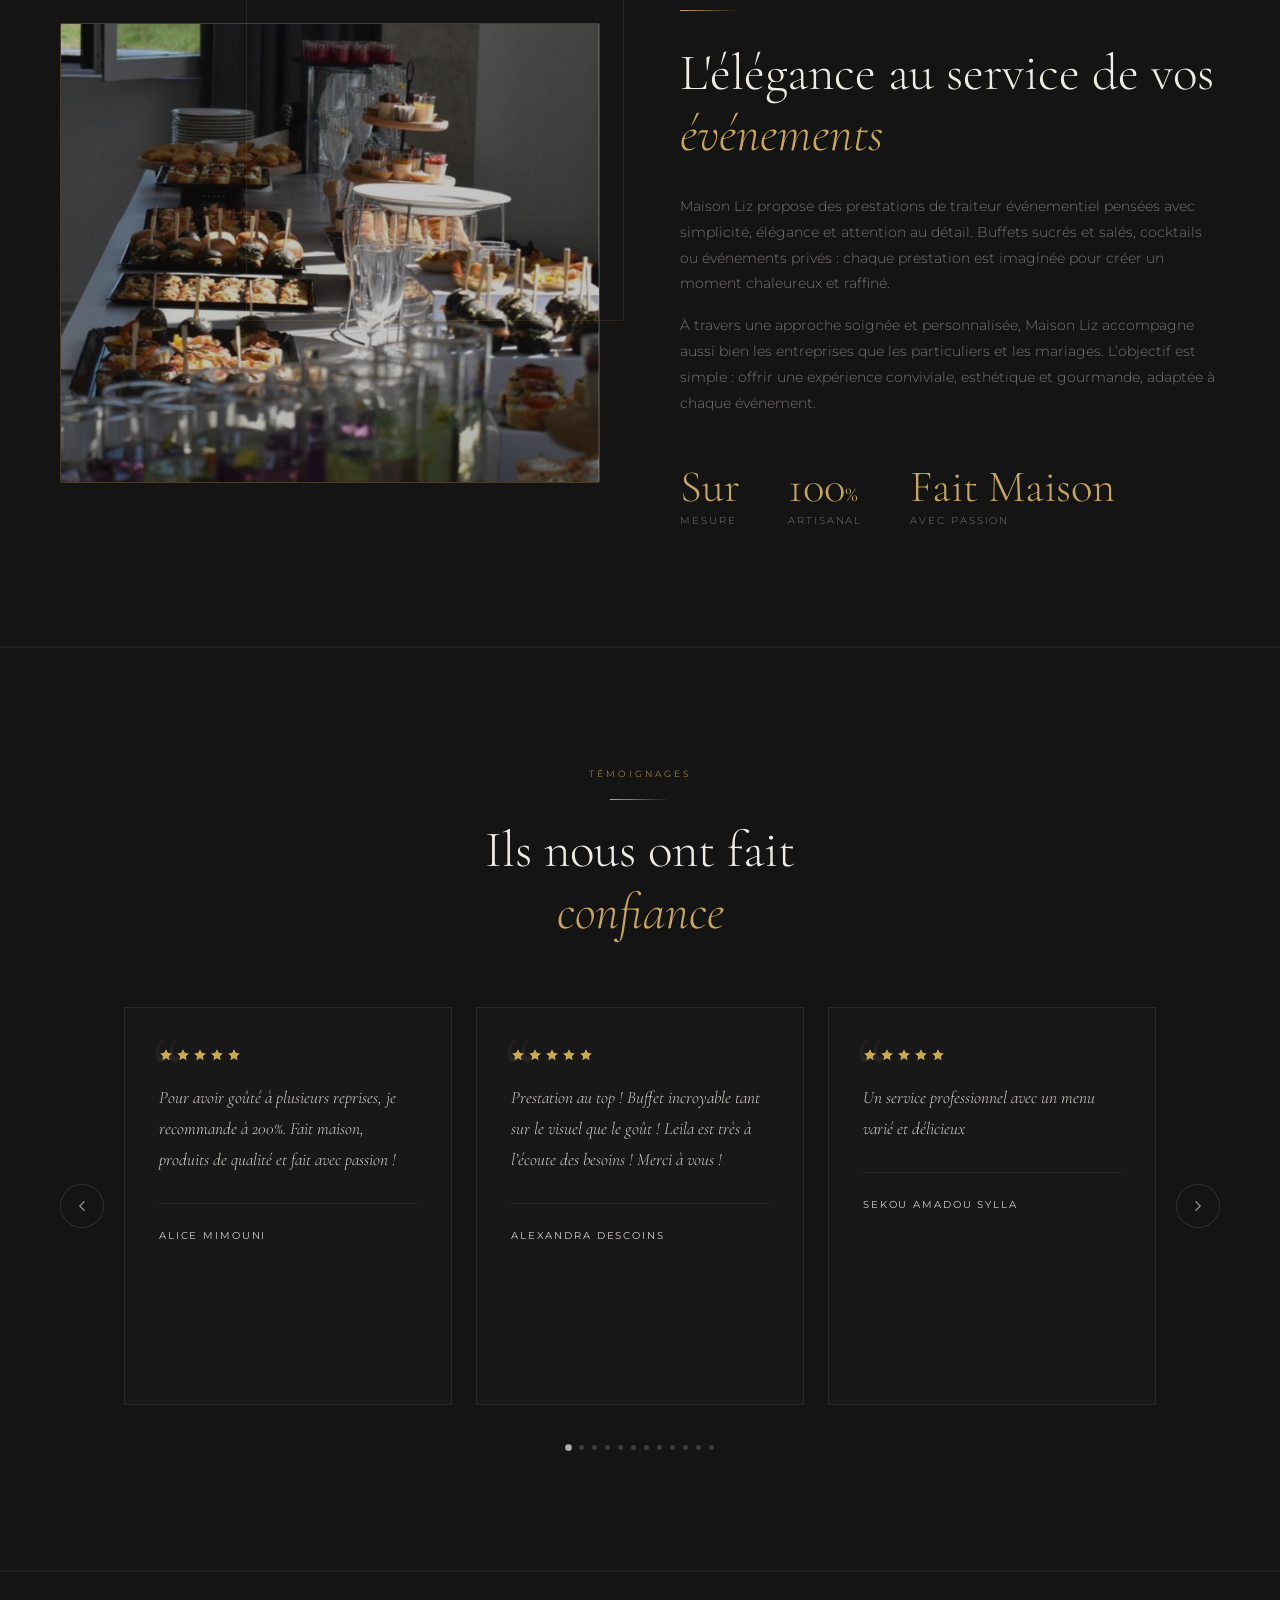
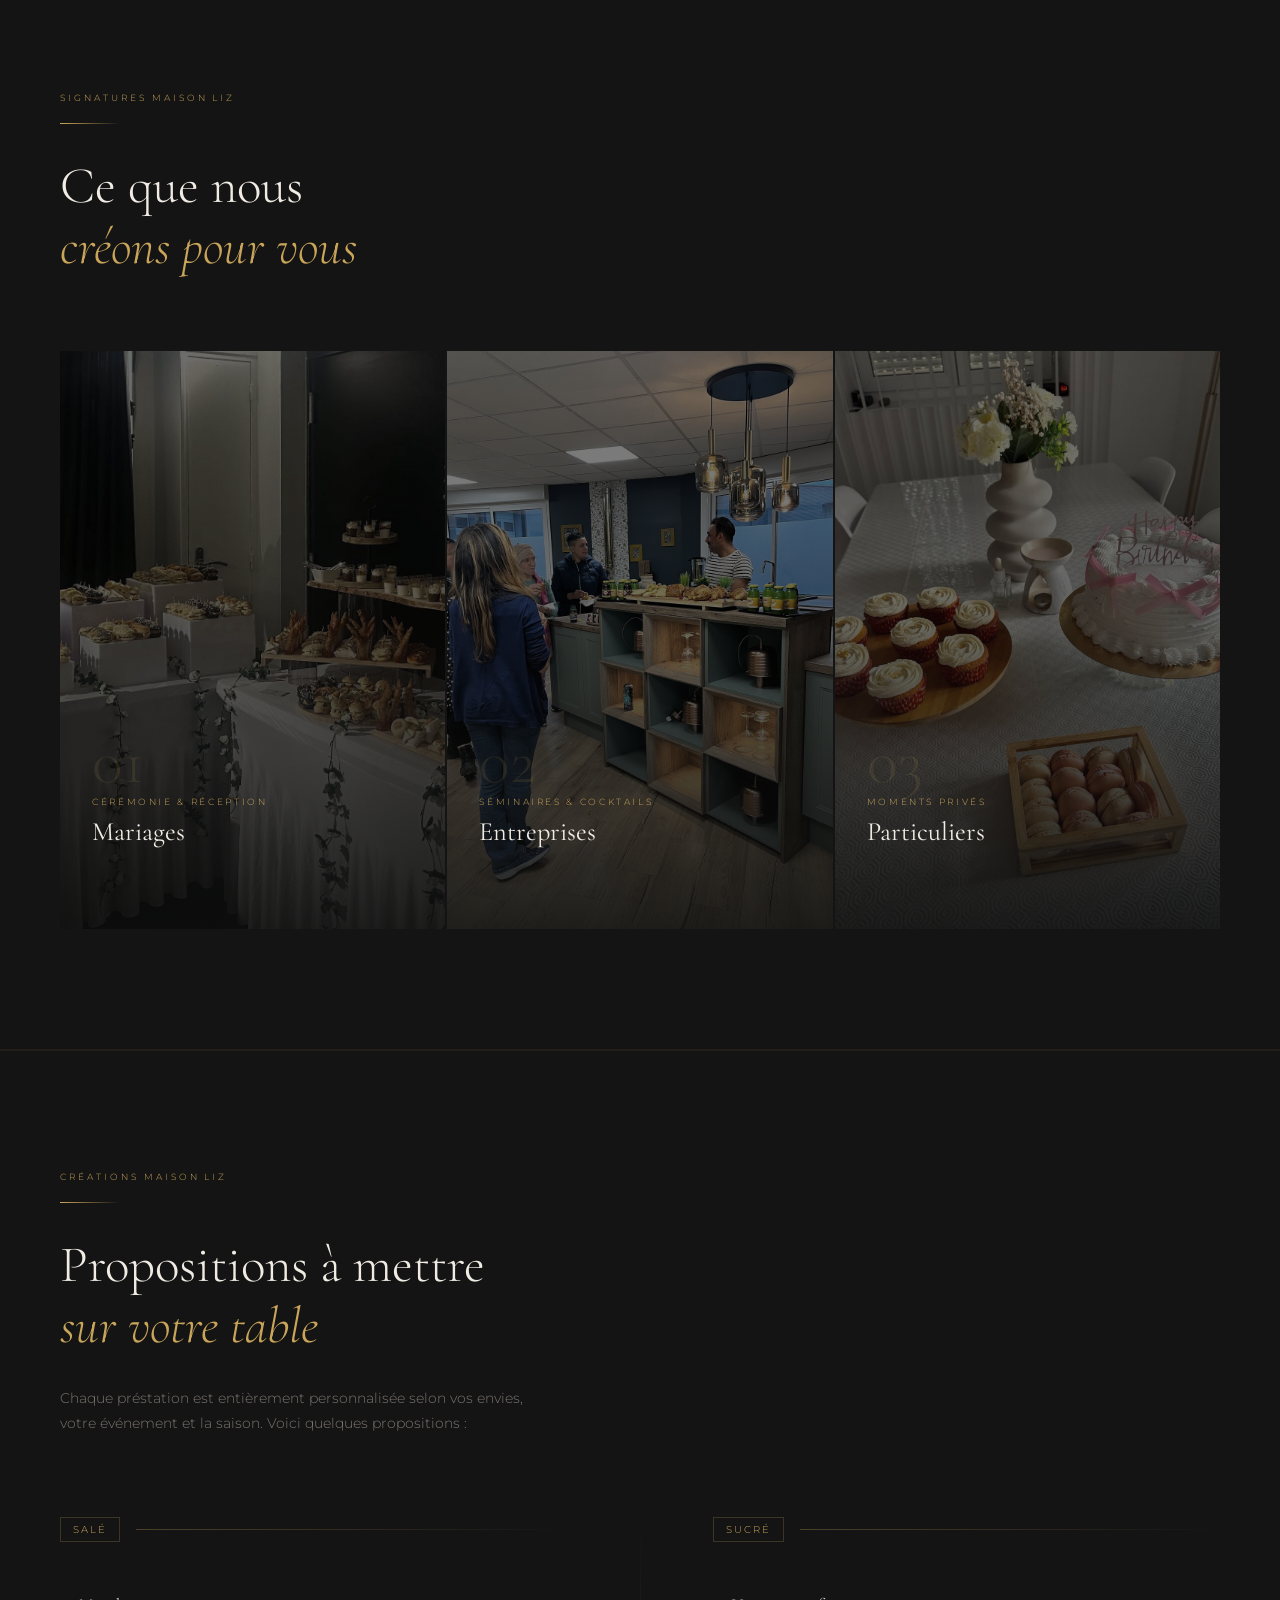
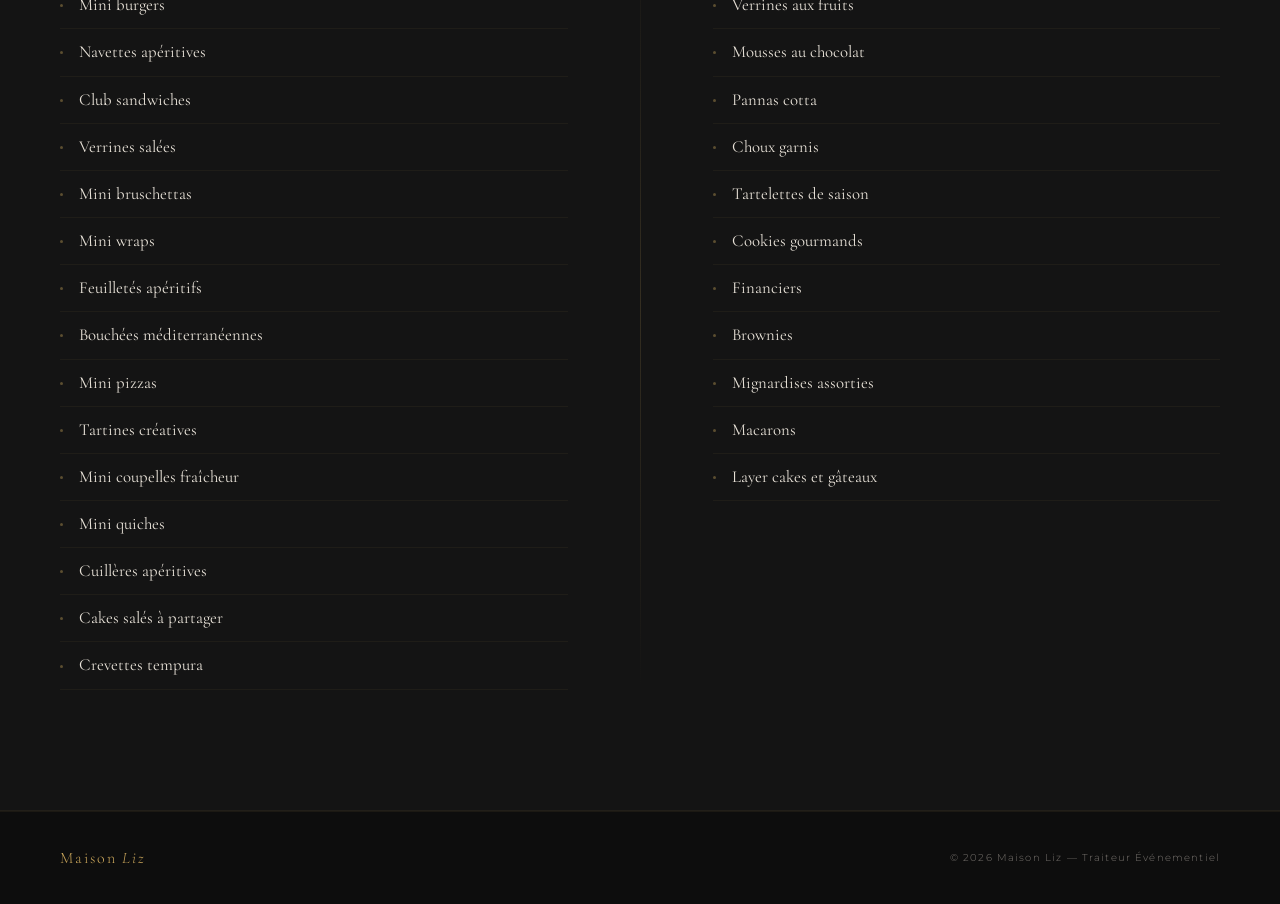
==== commit 6fa672ce: "Add files via upload" ====
--- a/index.html
+++ b/index.html
@@ -59,6 +59,13 @@
       display: block;
       cursor: pointer;
     }
+    .review-card--no-link {
+      cursor: default;
+    }
+    .review-card--no-link:hover {
+      border-color: rgba(255,255,255,.07);
+      transform: none;
+    }
     .review-stars {
       display: flex;
       gap: 3px;
@@ -553,6 +560,12 @@
       { quote: "J'ai eu la chance de participer à plusieurs événements où les buffets étaient organisés par Maison Liz : un régal pour les yeux et les papilles ! Tout est délicieux, la présentation est soignée, on sent que tout a été réfléchi dans les moindres détails. Bravo Maison Liz !", name: "Anaïs Leblanc", link: "https://share.google/gsTIS4anACPIsmssb" },
       { quote: "Nos recommandons les prestations de Leïla et de son équipe. Tant au niveau des prestations que de la qualité des produits à suivre", name: "Groupe et Decouverte", link: "https://share.google/RoyfwXWbpCTSJMDbt" },
       { quote: "Excellent traiteur. Produit frais de qualité et 100% maison. Je recommande", name: "Nasser", link: "https://share.google/hWPvkmgrw3R1KK9vz" },
+      { quote: "Je ne peux que rejoindre votre avis, j'ai pu gouter a plusieurs reprises les buffets de @maisonliz, a chaque fois un régal pour les papilles et les yeux. Des créations originales, bien présentées", name: "Emilie Brolliat" },
+      { quote: "Pour avoir goûté les buffets de Maison Liz je ne peux que confirmer et recommander à 100%", name: "Alice Mimouni" },
+      { quote: "Tout était aussi beau que délicieux : des produits de qualité, une présentation soignée, et surtout beaucoup de goût et de générosité. Vous pouvez lui faire confiance les yeux fermés.", name: "Lila Mebarek" },
+      { quote: "Nous avons découvert le travail de Maison Liz @maisonliz_events, qui avait préparé de superbes douceurs pour la dégustation. C'était aussi beau que bon ! Un vrai régal pour les yeux et les papilles", name: "La CSF Loire" },
+      { quote: "Merci Maison Liz un service au top ! Les formules du midi étaient délicieuses", name: "Virginie Neto Garcia" },
+      { quote: "Tellllllement bon !!! Ma maman était super contente ! Elle m'a dit de te dire qu'ils étaient délicieux... Ha oui vraiment, très bons, très fins !", name: "Anaïs (via WhatsApp)" },
     ];
 
     const VISIBLE   = 3; // cards visible at once
@@ -571,11 +584,14 @@
     const starSVG = `<svg viewBox="0 0 24 24" xmlns="http://www.w3.org/2000/svg"><path d="M12 2l3.09 6.26L22 9.27l-5 4.87 1.18 6.88L12 17.77l-6.18 3.25L7 14.14 2 9.27l6.91-1.01L12 2z"/></svg>`;
 
     order.forEach(r => {
-      const card = document.createElement('a');
-      card.className = 'review-card';
-      card.href = r.link;
-      card.target = '_blank';
-      card.rel = 'noopener noreferrer';
+      const hasLink = !!r.link;
+      const card = document.createElement(hasLink ? 'a' : 'div');
+      card.className = 'review-card' + (hasLink ? '' : ' review-card--no-link');
+      if (hasLink) {
+        card.href = r.link;
+        card.target = '_blank';
+        card.rel = 'noopener noreferrer';
+      }
       card.innerHTML = `
         <div class="review-stars">${starSVG.repeat(5)}</div>
         <p class="review-text">${r.quote}</p>
